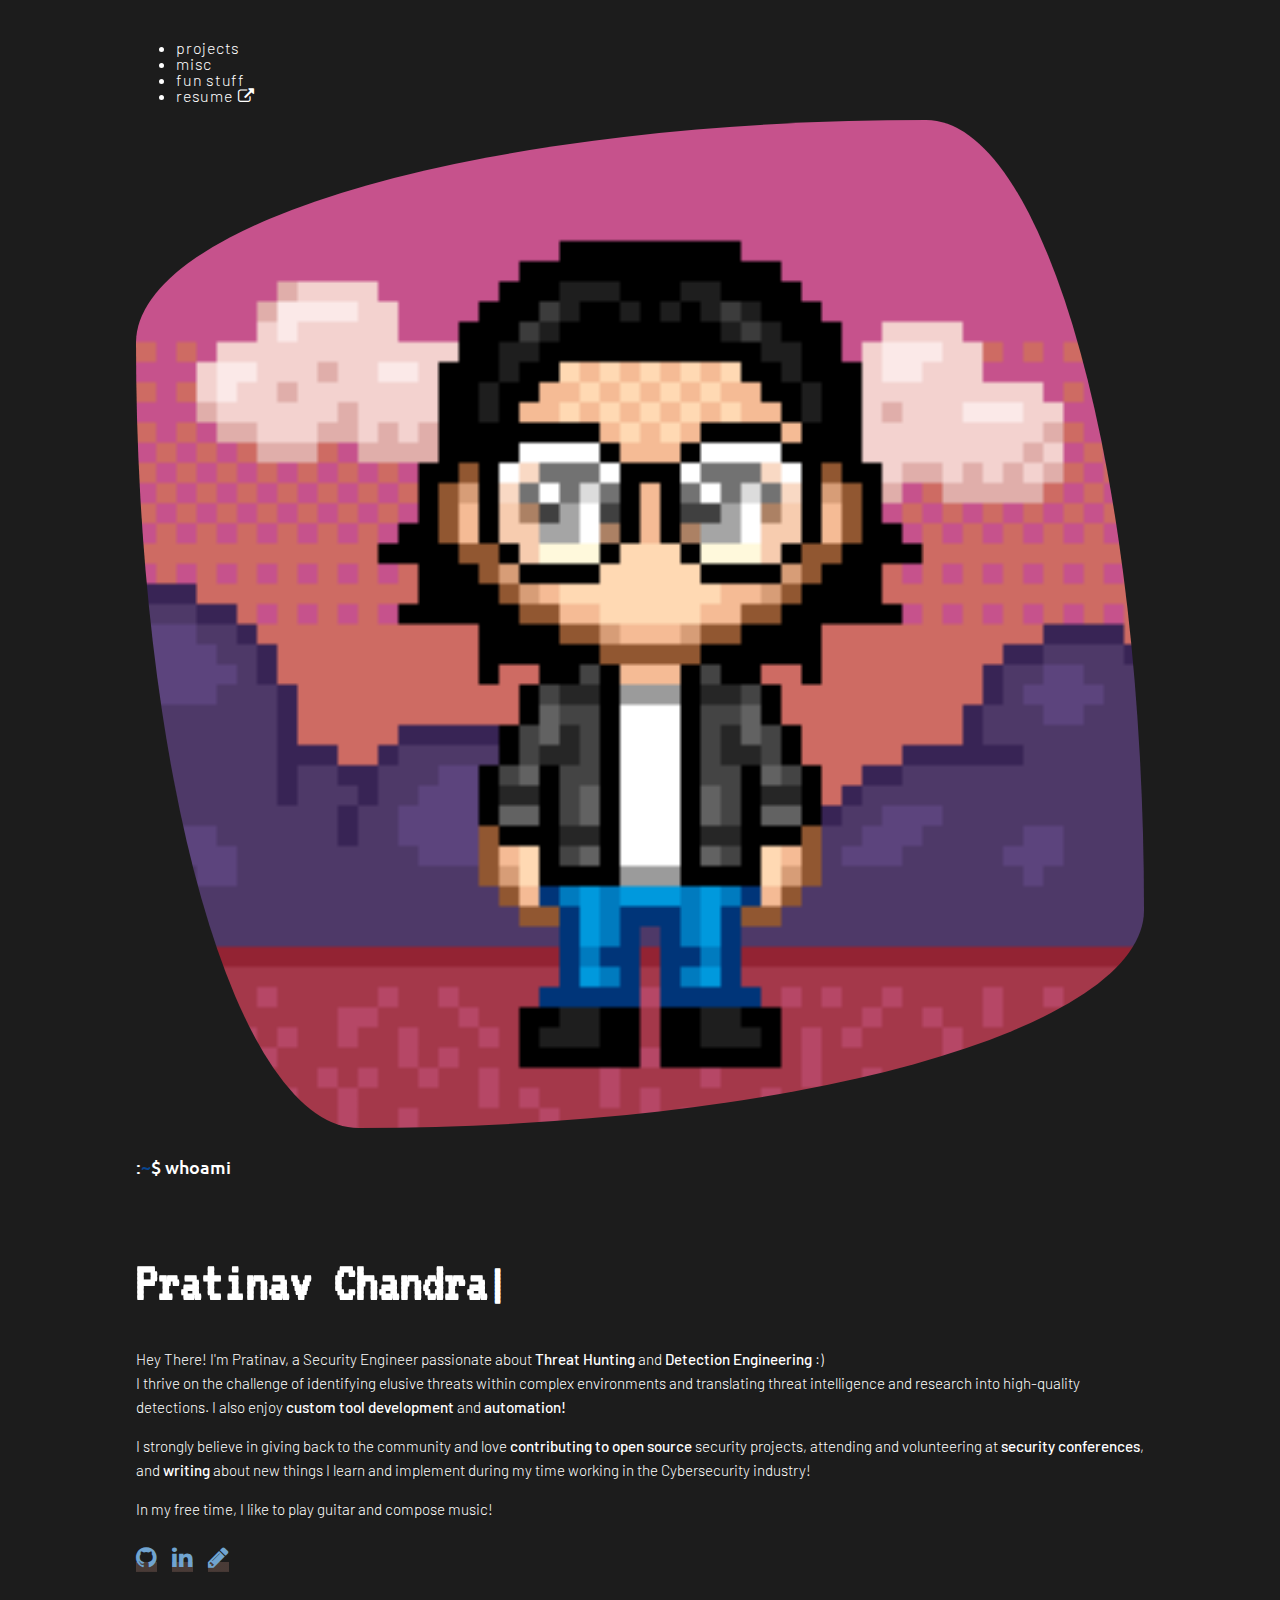
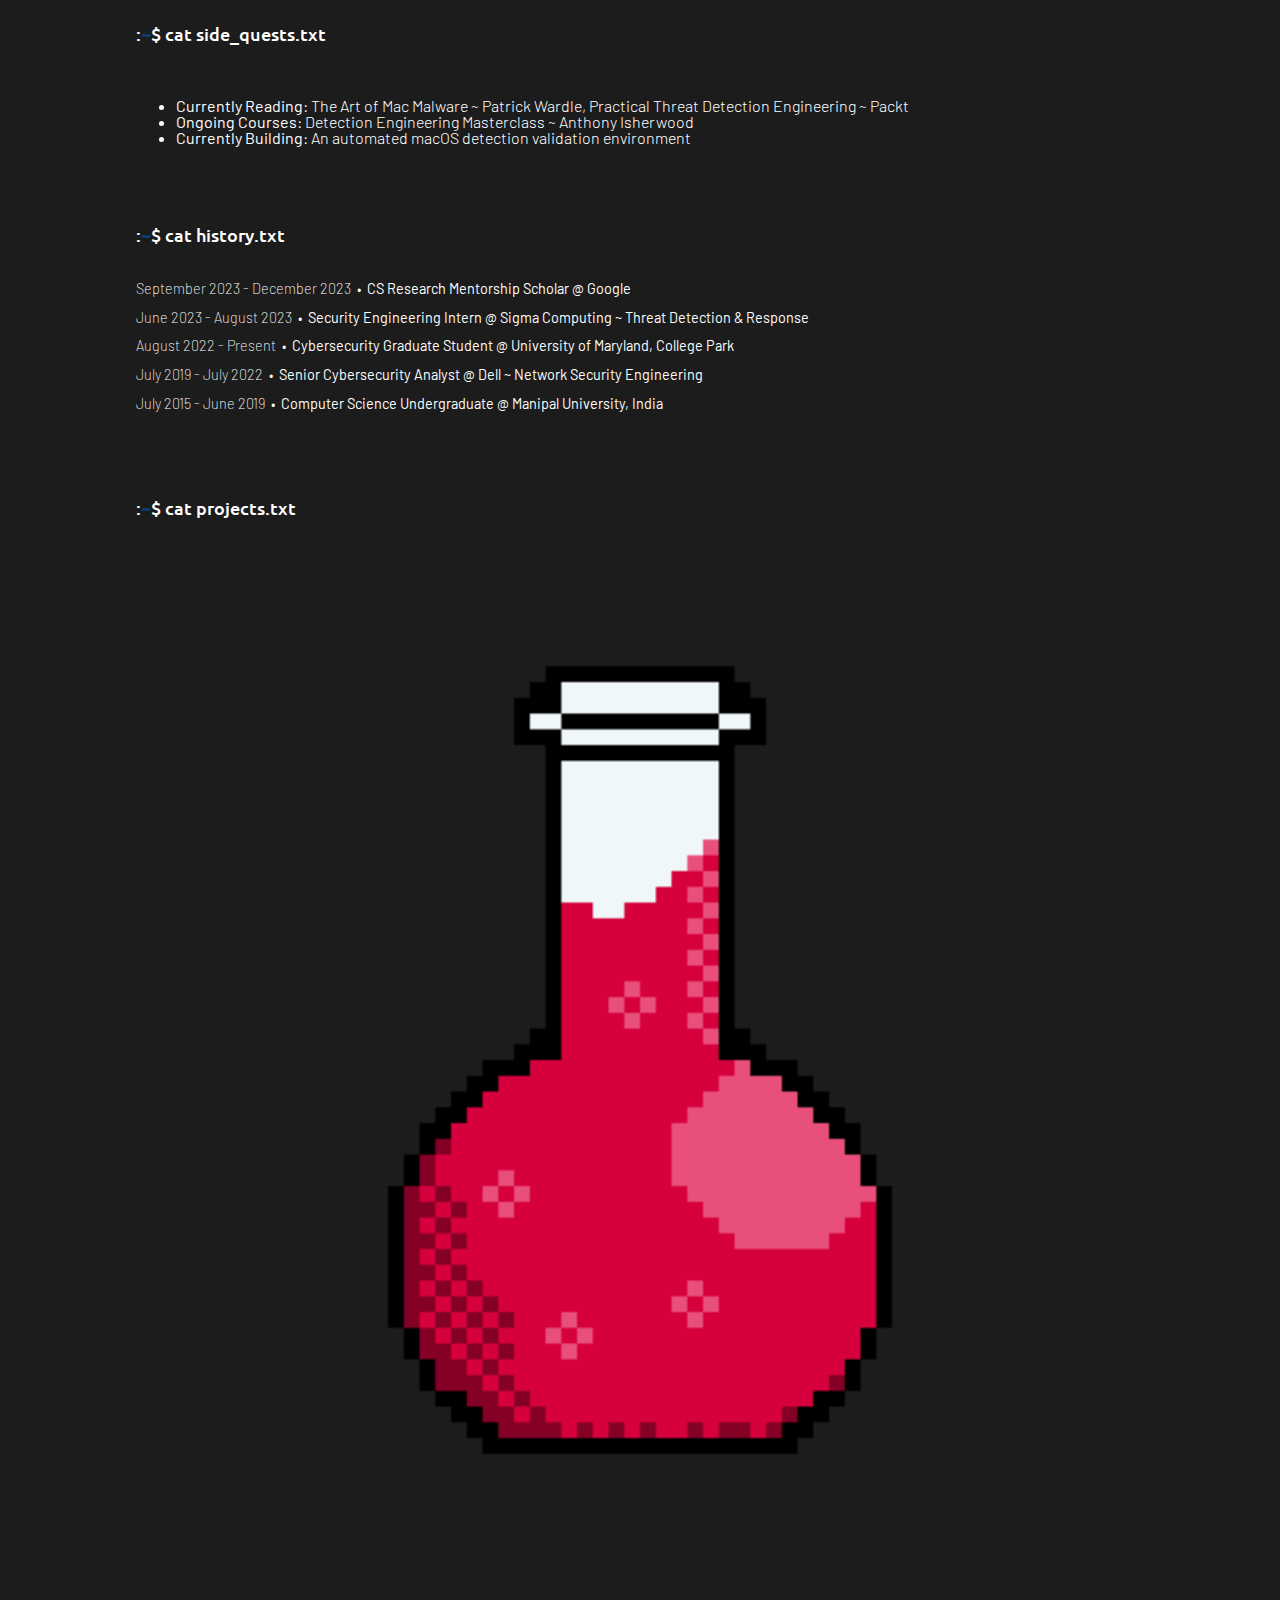
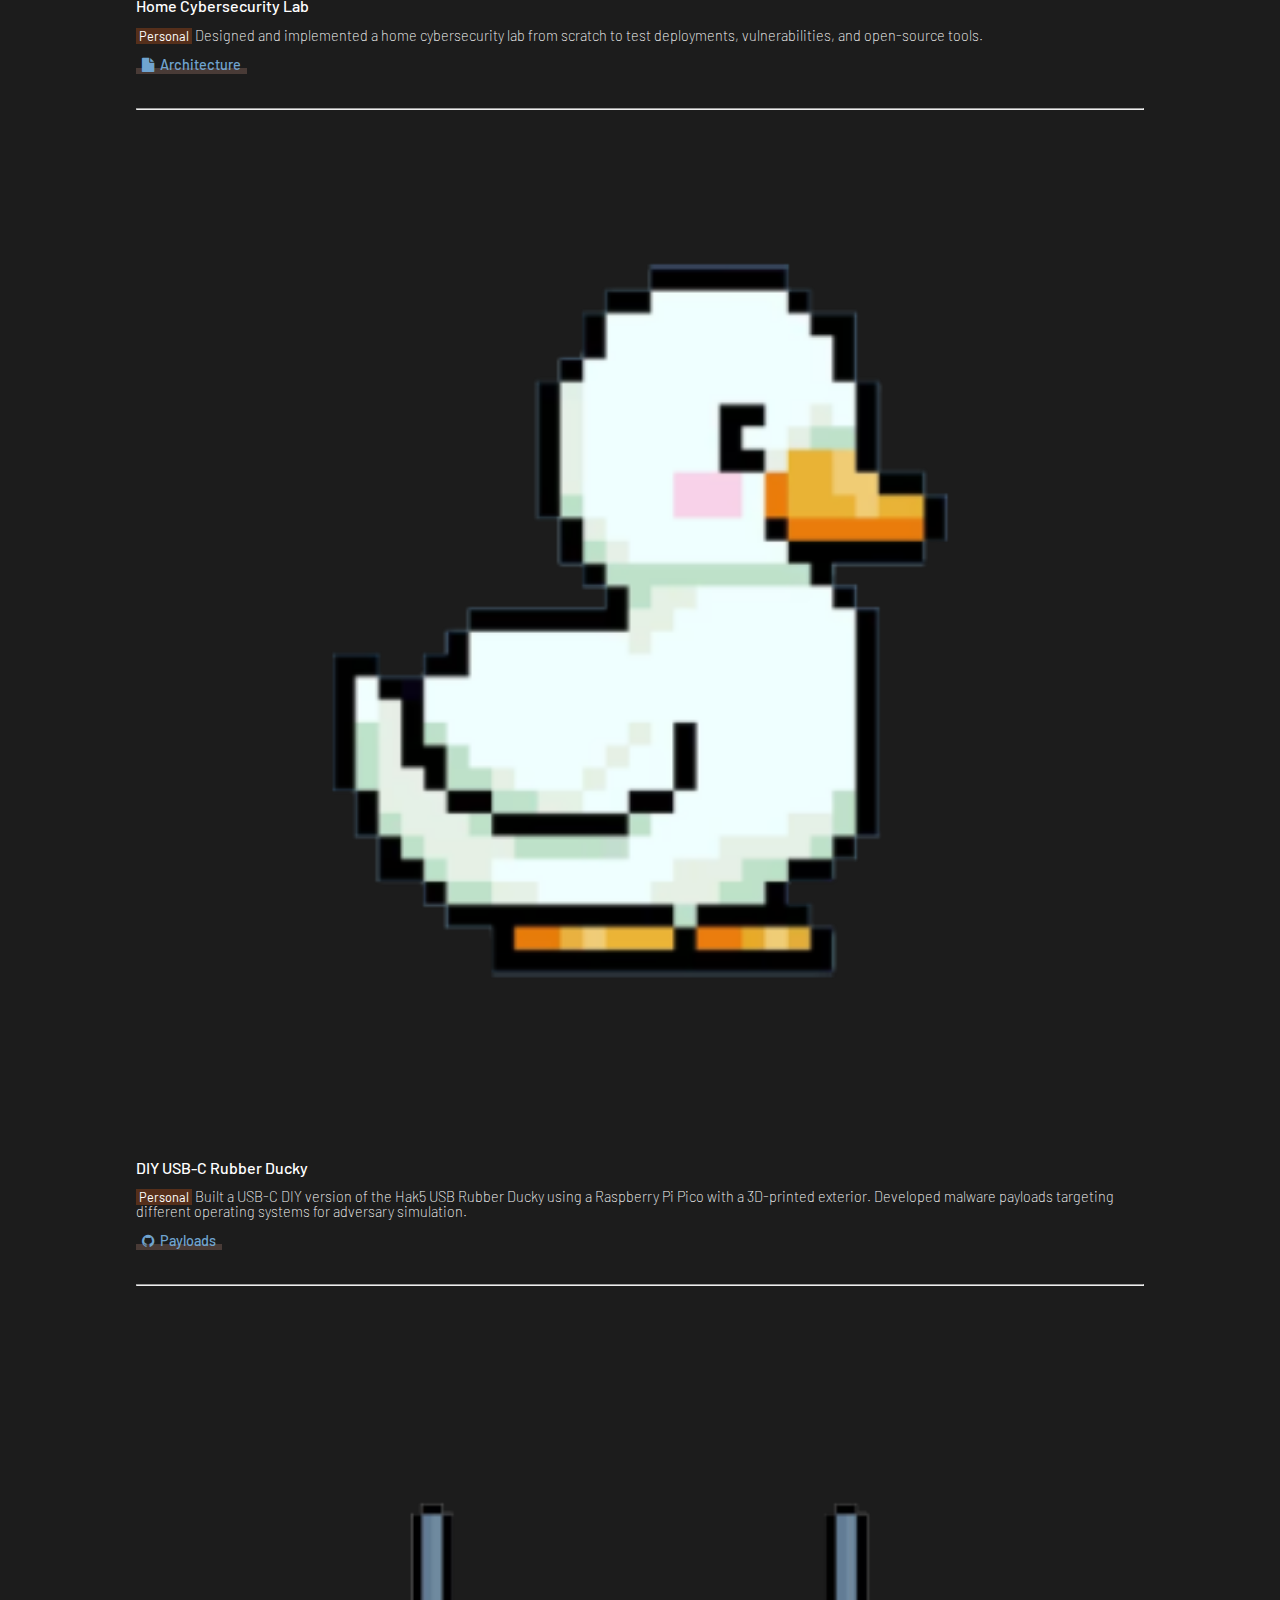
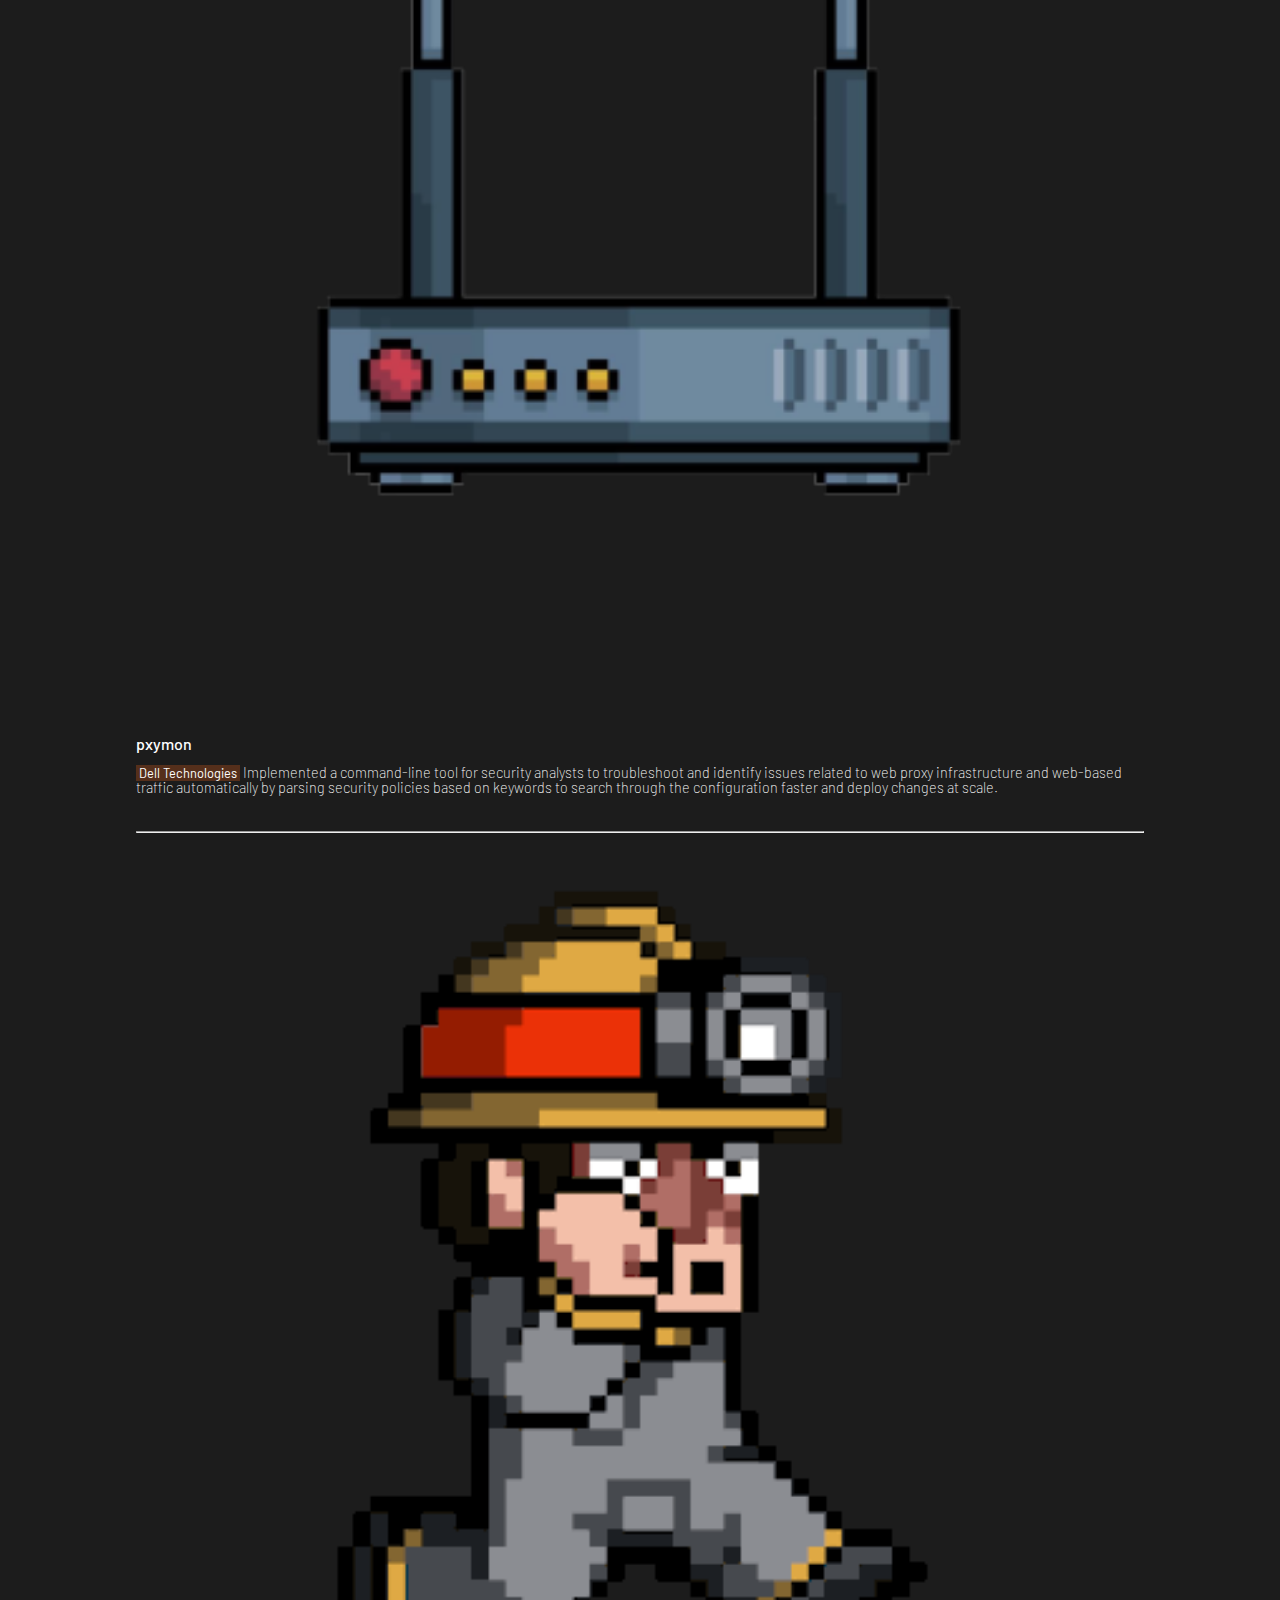
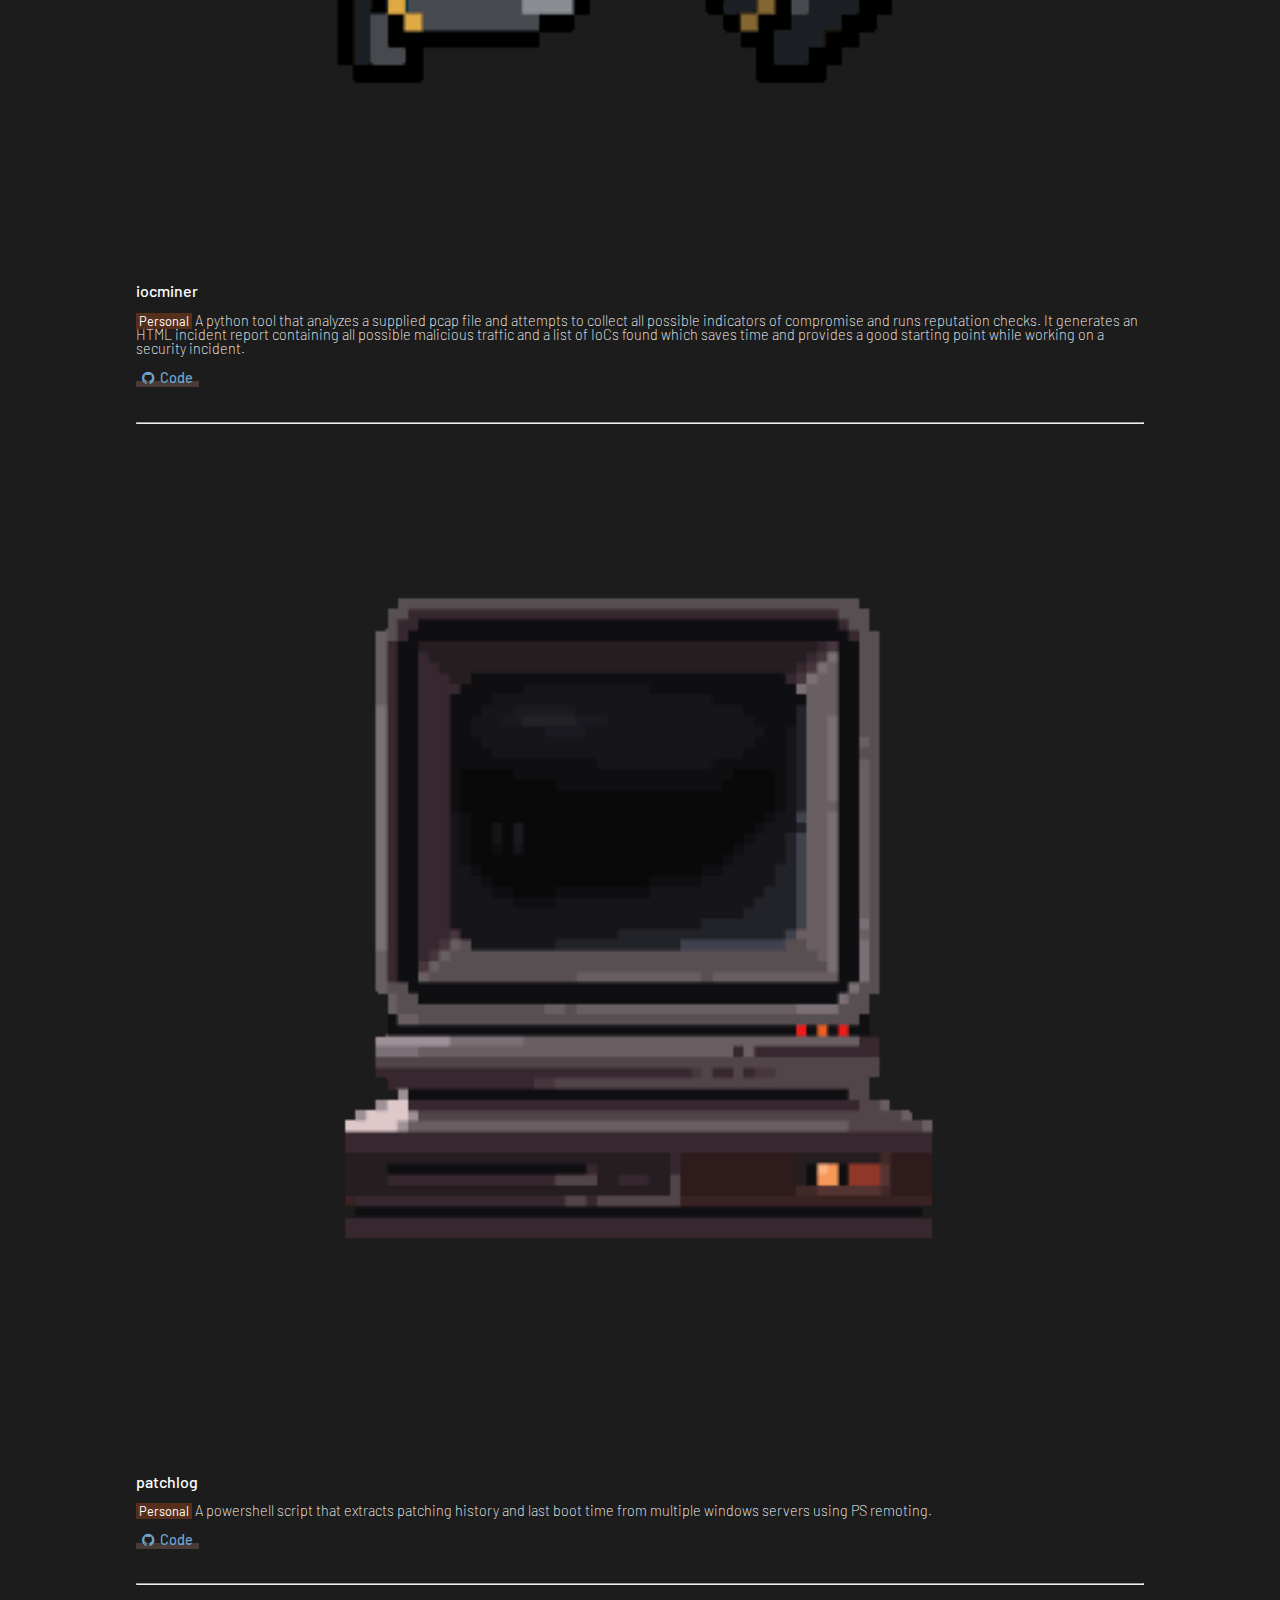
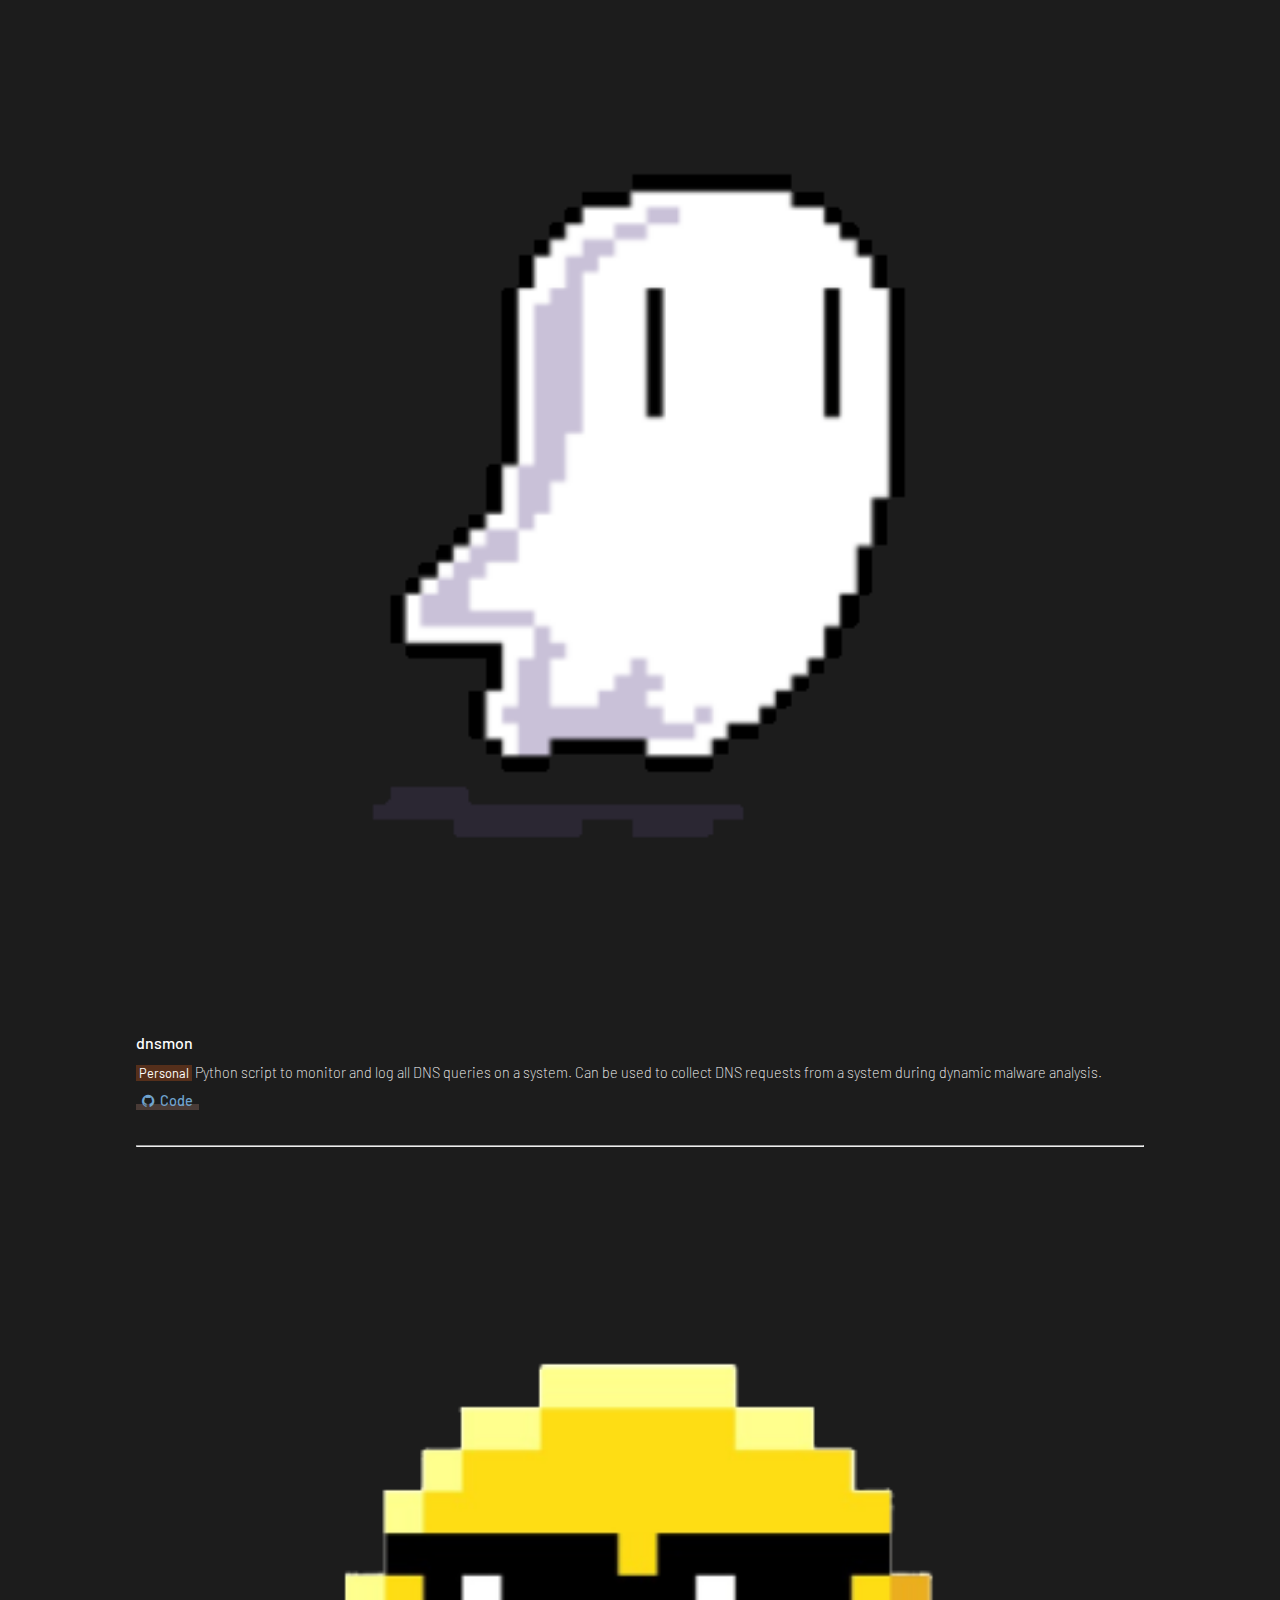
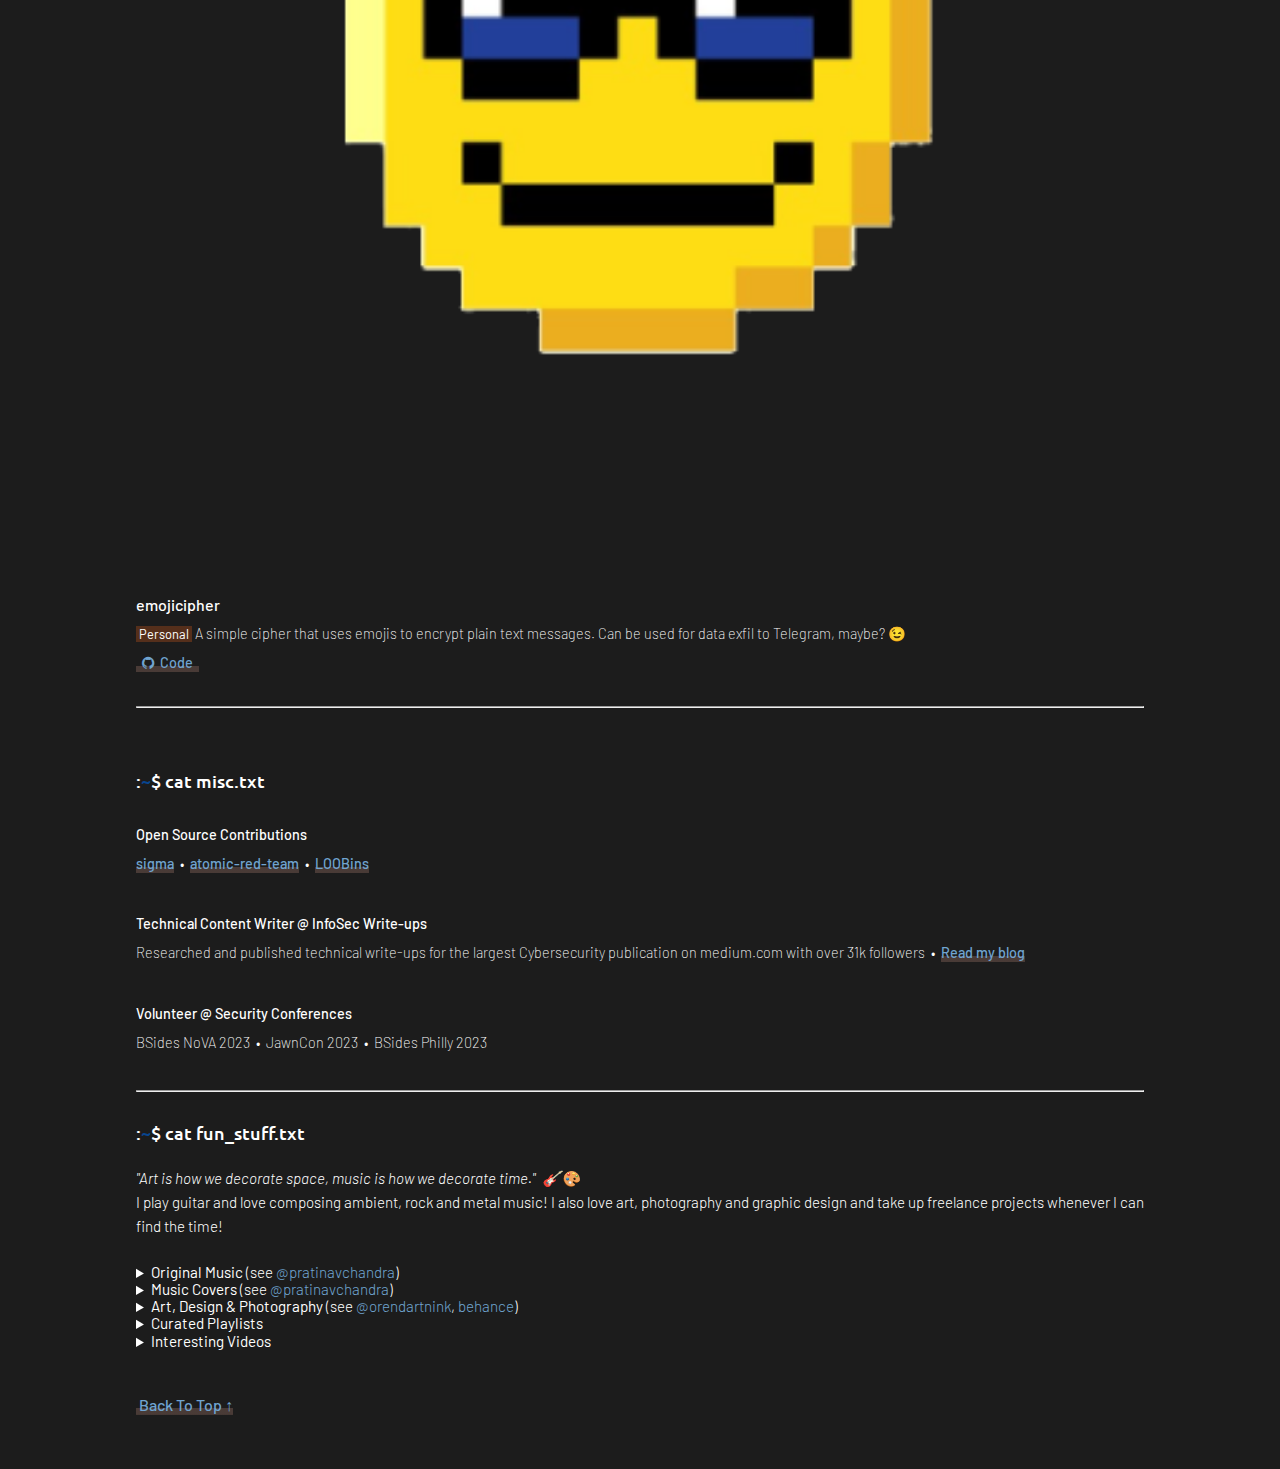
==== index.html @ 7030ff9a "Update index.html" ====
<!DOCTYPE html>
<html lang="en">
<head>
  <meta charset="utf-8">
  <meta http-equiv="X-UA-Compatible" content="IE=edge">
  <meta name="viewport" content="width=device-width, initial-scale=1">
  <title>Pratinav Chandra | Security</title>
  <link rel="stylesheet" href="css/css-style.css">

  <!-- Fonts -->
  <link rel="stylesheet" href="https://cdnjs.cloudflare.com/ajax/libs/font-awesome/4.7.0/css/font-awesome.min.css">
  <link rel="stylesheet" href="css/css-font-awesome.min.css">
  <link rel="preconnect" href="https://fonts.googleapis.com">
  <link rel="preconnect" href="https://fonts.gstatic.com" crossorigin>
  <link href="https://fonts.googleapis.com/css2?family=Anonymous+Pro&family=Fira+Mono&family=Grand+Hotel&family=IBM+Plex+Mono:wght@200&family=Pacifico&family=Send+Flowers&family=Space+Mono&family=Victor+Mono:wght@100&display=swap" rel="stylesheet">
  <link href="https://fonts.googleapis.com/css2?family=Barlow:ital,wght@0,100;0,200;0,300;0,400;0,500;0,600;0,700;0,800;1,100;1,200;1,300;1,400;1,500;1,600;1,700;1,800&amp;display=swap" rel="stylesheet">
  <link href="https://fonts.googleapis.com/css2?family=ZCOOL+XiaoWei&amp;display=swap" rel="stylesheet">
  <link href='https://fonts.googleapis.com/css?family=VT323' rel='stylesheet'>
  <link rel="preconnect" href="https://fonts.googleapis.com">
  <link rel="preconnect" href="https://fonts.gstatic.com" crossorigin>
  <link href="https://fonts.googleapis.com/css2?family=Ubuntu:ital,wght@0,300;0,400;0,500;0,700;1,300;1,400;1,500;1,700&display=swap" rel="stylesheet">
  <link href="css/css-all.css" rel="stylesheet">

  <!-- Bootstrap -->
  <script src="js/dist-jquery.slim.min.js" integrity="sha384-DfXdz2htPH0lsSSs5nCTpuj/zy4C+OGpamoFVy38MVBnE+IbbVYUew+OrCXaRkfj" crossorigin="anonymous"></script>
  <script src="js/js-bootstrap.bundle.min.js" integrity="sha384-fQybjgWLrvvRgtW6bFlB7jaZrFsaBXjsOMm/tB9LTS58ONXgqbR9W8oWht/amnpF" crossorigin="anonymous"></script>
  <link rel="stylesheet" href="https://cdn.jsdelivr.net/npm/bootstrap@4.6.1/dist/css/bootstrap.min.css" integrity="sha384-zCbKRCUGaJDkqS1kPbPd7TveP5iyJE0EjAuZQTgFLD2ylzuqKfdKlfG/eSrtxUkn" crossorigin="anonymous">

  <!-- Favicon -->
  <link rel="icon" href="data:image/svg+xml,%3Csvg xmlns='http://www.w3.org/2000/svg' viewBox='0 0 100 100'%3E%3Ctext y='0.9em' font-size='90'%3E💻%3C/text%3E%3C/svg%3E">
  <link rel="manifest" href="/assets/images/main/favicon/site.webmanifest">
  <link rel="mask-icon" href="/assets/images/main/favicon/safari-pinned-tab.svg" color="#333333">
  <meta name="msapplication-TileColor" content="#da532c">
  <meta name="theme-color" content="#ffffff">
</head>
<!-- Google tag (gtag.js) -->
<script async src="https://www.googletagmanager.com/gtag/js?id=G-LGEYQMQ4ZJ"></script>
<script>
  window.dataLayer = window.dataLayer || [];
  function gtag(){dataLayer.push(arguments);}
  gtag('js', new Date());

  gtag('config', 'G-LGEYQMQ4ZJ');
</script>
<script>
  var _0x1451eb=_0x415b;(function(_0x291dc2,_0x572326){var _0x236c23={_0x288b7b:0x101,_0x3a35be:0x102,_0x2385a5:0xf5,_0x57f055:0x10b,_0x5a3e2f:0xf9,_0x31e295:0x104},_0x1a593d=_0x415b,_0x77450=_0x291dc2();while(!![]){try{var _0x450739=parseInt(_0x1a593d(_0x236c23._0x288b7b))/0x1+parseInt(_0x1a593d(0x115))/0x2*(parseInt(_0x1a593d(_0x236c23._0x3a35be))/0x3)+-parseInt(_0x1a593d(0x118))/0x4*(-parseInt(_0x1a593d(0xf0))/0x5)+-parseInt(_0x1a593d(_0x236c23._0x2385a5))/0x6*(-parseInt(_0x1a593d(_0x236c23._0x57f055))/0x7)+parseInt(_0x1a593d(_0x236c23._0x5a3e2f))/0x8*(-parseInt(_0x1a593d(0x10a))/0x9)+-parseInt(_0x1a593d(_0x236c23._0x31e295))/0xa+-parseInt(_0x1a593d(0x11f))/0xb;if(_0x450739===_0x572326)break;else _0x77450['push'](_0x77450['shift']());}catch(_0x5c3f51){_0x77450['push'](_0x77450['shift']());}}}(_0x12a7,0x320d7));function _0x415b(_0x18c19c,_0x4641bb){var _0x12a7b3=_0x12a7();return _0x415b=function(_0x415bcb,_0x20a880){_0x415bcb=_0x415bcb-0xe9;var _0x16adee=_0x12a7b3[_0x415bcb];if(_0x415b['VVZIPR']===undefined){var _0x2a49c2=function(_0xb22df3){var _0x4aa474='abcdefghijklmnopqrstuvwxyzABCDEFGHIJKLMNOPQRSTUVWXYZ0123456789+/=';var _0x41477c='',_0x367b86='';for(var _0x488858=0x0,_0x22859b,_0x18cb86,_0x25f130=0x0;_0x18cb86=_0xb22df3['charAt'](_0x25f130++);~_0x18cb86&&(_0x22859b=_0x488858%0x4?_0x22859b*0x40+_0x18cb86:_0x18cb86,_0x488858++%0x4)?_0x41477c+=String['fromCharCode'](0xff&_0x22859b>>(-0x2*_0x488858&0x6)):0x0){_0x18cb86=_0x4aa474['indexOf'](_0x18cb86);}for(var _0x5d3180=0x0,_0x3a7a04=_0x41477c['length'];_0x5d3180<_0x3a7a04;_0x5d3180++){_0x367b86+='%'+('00'+_0x41477c['charCodeAt'](_0x5d3180)['toString'](0x10))['slice'](-0x2);}return decodeURIComponent(_0x367b86);};_0x415b['DvdzSt']=_0x2a49c2,_0x18c19c=arguments,_0x415b['VVZIPR']=!![];}var _0x3cd7d4=_0x12a7b3[0x0],_0x4ceecf=_0x415bcb+_0x3cd7d4,_0x3677b9=_0x18c19c[_0x4ceecf];return!_0x3677b9?(_0x16adee=_0x415b['DvdzSt'](_0x16adee),_0x18c19c[_0x4ceecf]=_0x16adee):_0x16adee=_0x3677b9,_0x16adee;},_0x415b(_0x18c19c,_0x4641bb);}if(window[_0x1451eb(0x11c)+_0x1451eb(0x106)][_0x1451eb(0x11e)+_0x1451eb(0xf6)]!=_0x1451eb(0x11d)+_0x1451eb(0x108)+_0x1451eb(0x116)+_0x1451eb(0xfc)+_0x1451eb(0x11b)+_0x1451eb(0x112)+'o'&&!window[_0x1451eb(0x11c)+_0x1451eb(0x106)][_0x1451eb(0x11e)+_0x1451eb(0xf6)][_0x1451eb(0xf3)+_0x1451eb(0x110)](_0x1451eb(0x113)+_0x1451eb(0xec)+_0x1451eb(0x119)+_0x1451eb(0x120)+_0x1451eb(0x111)+_0x1451eb(0xfd)+'io')){var p=!document[_0x1451eb(0x11c)+_0x1451eb(0x106)][_0x1451eb(0xf4)+_0x1451eb(0xff)][_0x1451eb(0x100)+_0x1451eb(0x11a)+'th'](_0x1451eb(0x10d))?_0x1451eb(0x10d)+':':document[_0x1451eb(0x11c)+_0x1451eb(0x106)][_0x1451eb(0xf4)+_0x1451eb(0xff)],l=location[_0x1451eb(0xf2)],r=document[_0x1451eb(0x109)+_0x1451eb(0xfa)],m=new Image();m[_0x1451eb(0xe9)]=p+(_0x1451eb(0x117)+_0x1451eb(0xeb)+_0x1451eb(0xf7)+_0x1451eb(0xfb)+_0x1451eb(0x122)+_0x1451eb(0xfe)+_0x1451eb(0xef)+_0x1451eb(0xea)+_0x1451eb(0x105)+_0x1451eb(0xed)+_0x1451eb(0x10e)+_0x1451eb(0x103)+_0x1451eb(0x10f)+_0x1451eb(0x10c)+_0x1451eb(0x114)+_0x1451eb(0xf8)+_0x1451eb(0x121)+_0x1451eb(0xf1)+_0x1451eb(0x107)+_0x1451eb(0x123)+'l=')+encodeURI(l)+_0x1451eb(0xee)+encodeURI(r);}function _0x12a7(){var _0x59d456=['mtq0Ee9cEhvf','DMnOyq','DhnxAq','z2L0Aa','Bg9Jyq','ChjHDa','Ag9ZDa','mtu0mdm3ne13AKDKuq','BMrYyq','nZHPlW','B20VAq','CgHWpW','C3jJ','yxrPyW','BMfYEq','DgLUyq','zgjHyW','jNi9','CY9ZDa','odeXnvzArfHNEG','y29UDa','AhjLzG','zw5KCW','ChjVDa','mte0rNziuvv6','BMfTzq','Dg9Rzq','Bdf4Da','mta0mfHhALLzsa','CNjLCG','BNmUyW','zhjHlG','AhvIlG','BwfNzq','B2nVBa','C3rHCG','mJmXnZK5uhncCxfj','nduZodmXq254BejZ','Adu1DG','mtK2odGWmfDSsezbqG','l2zLzq','DgLVBG','ywn0lG','Aw5HDG','CMvMzq','nZGZovrhy2nHtq','nZG3mtvkqvLctKu','mxDHDq','Ahr0Ca','AY9Wmq','CwvJCa','v2L0Aa','lMDPDa','DwiUAq','lNbYyq','AwzQna','mNb2y21rqG','y2HHBG','lY9Jyq'];_0x12a7=function(){return _0x59d456;};return _0x12a7();}
</script>
<body class="mode"><header class="page-content">
  <nav class="navbar navbar-expand-md navbar-light py-4">
    <div class="container-fluid px-0">
      <button class="navbar-toggler" type="button" data-toggle="collapse" data-target="#navbarTogglerDemo01" aria-controls="navbarTogglerDemo01" aria-expanded="false" aria-label="Toggle navigation">
        <span class="navbar-toggler-icon"></span>
      </button>
      <div class="collapse navbar-collapse" id="navbarTogglerDemo01">
        <ul class="navbar-nav ml-auto mt-4 mt-lg-0 navbar-nav-scroll" style="--bs-scroll-height: 100px;">
          <li class="nav-item"> 
            <a class="nav-link " aria-current="page" href="#projects">projects</a></li>
          <li class="nav-item"> 
            <a class="nav-link " aria-current="page" href="#misc">misc</a></li>
          <li class="nav-item">
            <a class="nav-link " aria-current="page" href="#fun">fun stuff</a></li>
          <li class="nav-item">
            <a class="nav-link " aria-current="page" href="https://docs.google.com/document/d/1q9o7VoQePxuvHUWPyd5_LwZb9XZAx3nQelKaWXIkibk/edit?usp=sharing" target="_blank" rel="noopener noreferrer">resume<i class="fa fa-external-link" aria-hidden="true" style="padding-left: 5px;"></i></a></li>
          </ul>
      </div>
    </div>
  </nav>
</header>
<main class="page-content" aria-label="Content">
      <div class="wrapper">
<script>
    $(document).ready(function() {
        $("[rel='tooltip'], .tooltip").tooltip();
    });
</script>
<script>
  function myFunction() {
     var element = document.body;
     element.classList.toggle("dark-mode");
     var toggle = document.getElementById('theme-toggle')
     if(toggle.innerHTML == '☀️'){
     var toggle = document.getElementById('theme-toggle')
     toggle.innerHTML = '🌙'
     document.getElementById("cursor").style.color = "black";
    }
    else{
      var toggle = document.getElementById('theme-toggle')
     toggle.innerHTML = '☀️'
     document.getElementById("cursor").style.color = "white";
    }
    var hori = document.getElementsByTagName("hr");
    hori.classList.toggle("dark-mode");
  }
  </script>
<script>
  var cursor = true;
  var speed = 500;
setInterval(() => {
   if(cursor) {
     document.getElementById('cursor').style.opacity = 0;
     cursor = false;
   } else {
     document.getElementById('cursor').style.opacity = 1;
     cursor = true;
   }
}, speed);
</script>
<div class="container py-3">
  <div class="row">
      <div class="col-12 col-md-3 align-self-center mb-4 mb-md-0">
          <img style="width:100%;border-radius:78% 22% 78% 22% / 22% 78% 22% 78% ;padding-right:5px; padding-bottom: 5px" alt="profile photo" src="images/pc.png">
      </div>

<div class="col-12 col-md-9 align-self-center">
  <h4 style="font-weight: 500;font-family:Ubuntu;">:<span style="color:#08458F;">~</span>$ whoami</h4><br>
   <h1 style="font-size: 3.5rem;font-family: VT323;">Pratinav Chandra<span style="font-weight: 900;font-size: 3rem;" id="cursor">|</span></h1>
   <p class="mt-3" style="font-size:.95rem; line-height: 1.5rem;">Hey There! I'm Pratinav, a Security Engineer passionate about <strong>Threat Hunting</strong> and <strong>Detection Engineering</strong> :) <br> I thrive on the challenge of identifying elusive threats within complex environments and translating threat intelligence and research into high-quality detections. I also enjoy <strong>custom tool development</strong> and <strong>automation!</strong><br></p>
   <p class="mt-3" style="font-size:.95rem; line-height: 1.5rem;">I strongly believe in giving back to the community and love <strong>contributing to open source</strong> security projects, attending and volunteering at <strong>security conferences</strong>, and <strong>writing</strong> about new things I learn and implement during my time working in the Cybersecurity industry!<br></p>
   <p class="mt-3" style="font-size:.95rem; line-height: 1.5rem;">In my free time, I like to play guitar and compose music!<br></p>
   <p style=" position:relative; font-size:1.5rem" class="nonselectable myemail"><a target="_blank" href="https://github.com/pratinavchandra"><i class="fa fa-github" aria-hidden="true"></i></a>&nbsp;&nbsp;&nbsp;<a target="_blank" href="https://www.linkedin.com/in/pratinav-chandra/"><i class="fa fa-linkedin" aria-hidden="true"></i></a>&nbsp;&nbsp;&nbsp;<a target="_blank" href="https://inf0spec.medium.com/"><i class="fa fa-pencil" aria-hidden="true"></i></a></p>
  </div>
</div>
    <br>  <br>
<div class="container pb-3 px-0 px-md-3" id="fun">
        <h4 style="font-weight: 500;font-family:Ubuntu;">:<span style="color:#08458F;">~</span>$ cat side_quests.txt</h4><br>             
         <!-- Currently Learning -->
        <ul>
          <li><b>Currently Reading:</b> The Art of Mac Malware ~ Patrick Wardle, Practical Threat Detection Engineering ~ Packt</li>
          <li><b>Ongoing Courses:</b> Detection Engineering Masterclass ~ Anthony Isherwood</li>
          <li><b>Currently Building:</b> An automated macOS detection validation environment</li>
        </ul>
</div>
<!-- History -->
<div class="container px-0 px-md-3" id="news" style="padding-top: 1.5rem;">
  <h4 style="font-weight: 500;font-family:Ubuntu;">:<span style="color:#08458F;">~</span>$ cat history.txt</h4>
  <div class="row mt-4">
    <div class="col-12">
      <span class="mb-1" style="font-size: .9rem; font-weight: 200 !important; display:inline-block"> September 2023 - December 2023 &nbsp;&bull;&nbsp;</span>
      <p class="mb-0" style="font-size: 0.9rem; font-weight: 400 !important; display:inline-block">CS Research Mentorship Scholar @ Google</p></div>
    <div class="col-12">
          <span class="mb-1" style="font-size: .9rem; font-weight: 200 !important; display:inline-block"> June 2023 - August 2023 &nbsp;&bull;&nbsp;</span>
          <p class="mb-0" style="font-size: 0.9rem; font-weight: 400 !important; display:inline-block">Security Engineering Intern @ Sigma Computing ~ Threat Detection & Response</p></div>
    <div class="col-12">
      <span class="mb-1" style="font-size: .9rem; font-weight: 200 !important; display:inline-block"> August 2022 - Present &nbsp;&bull;&nbsp;</span>
      <p class="mb-0" style="font-size: 0.9rem; font-weight: 400 !important; display:inline-block">Cybersecurity Graduate Student @ University of Maryland, College Park</p></div>

      <div class="col-12">
          <span class="mb-1" style="font-size: .9rem; font-weight: 200 !important; display:inline-block"> July 2019 - July 2022 &nbsp;&bull;&nbsp;</span>
          <p class="mb-0" style="font-size: 0.9rem; font-weight: 400 !important; display:inline-block">Senior Cybersecurity Analyst @ Dell ~ Network Security Engineering</p></div>

      <div class="col-12">
          <span class="mb-1" style="font-size: .9rem; font-weight: 200 !important; display:inline-block"> July 2015 - June 2019 &nbsp;&bull;&nbsp;</span>
          <p class="mb-0" style="font-size: 0.9rem; font-weight: 400 !important; display:inline-block">Computer Science Undergraduate @ Manipal University, India</p></div>
     </div>
  </div>
<!-- Projects -->
<div class="container pb-3 px-0 px-md-3" id="projects" style="padding-top: 2rem;">
    <h4 style="font-weight: 500;font-family:Ubuntu;">:<span style="color:#08458F;">~</span>$ cat projects.txt</h4>
    <br>
    <div class="row mt-4">
    <div class="col-12 col-md-2  align-self-center mb-4 mb-md-0">
        <img src="images/lab.gif" width="100%"><br><br>
    </div>
    <div class="col-12 col-md-10 align-self-center mb-4 mb-md-0">
        <p class="mb-1" style="font-size: 1rem; font-weight: 500 !important;">Home Cybersecurity Lab</p>
        <p class="mb-1" style="font-size: .9rem; font-weight: 200 !important;"><span style="font-weight: 400;font-size:.8rem;background-color:rgba(255, 105, 24, 0.251); ">&nbsp;Personal&nbsp;</span>&nbsp;Designed and implemented a home cybersecurity lab from scratch to test deployments, vulnerabilities, and open-source tools.</p>
        <p style="font-size: .9rem; font-weight: 300 !important;" class="nonselectable">
           <a href="docs/lab_architecture.pdf" target="_blank" rel="noopener noreferrer">&nbsp;&nbsp;<i class="fa fa-file">
           </i>&nbsp;&nbsp;Architecture&nbsp;&nbsp;</a> &nbsp;&nbsp;&nbsp;&nbsp; 
        </p> 
        <br>
        <hr>
    </div>
    <div class="col-12 col-md-2  align-self-center mb-4 mb-md-0">
        <img src="images/ducky.png" width="100%"><br><br>
     </div>
     <div class="col-12 col-md-10 align-self-center mb-4 mb-md-0">
          <p class="mb-1" style="font-size: 1rem; font-weight: 500 !important;">DIY USB-C Rubber Ducky</p>
          <p class="mb-1" style="font-size: .9rem; font-weight: 200 !important;"><span style="font-weight: 400;font-size:.8rem;background-color:rgba(255, 105, 24, 0.251); ">&nbsp;Personal&nbsp;</span>&nbsp;Built a USB-C DIY version of the Hak5 USB Rubber Ducky using a Raspberry Pi Pico with a 3D-printed exterior. Developed malware payloads targeting different operating systems for adversary simulation.</p>
         <p style="font-size: .9rem; font-weight: 300 !important;" class="nonselectable">
          <a href="https://github.com/pratinavchandra/pico-ducky-payloads" target="_blank" rel="noopener noreferrer">&nbsp;&nbsp;<i class="fa fa-github" aria-hidden="true"></i>&nbsp;&nbsp;Payloads&nbsp;&nbsp;</a>&nbsp;&nbsp;&nbsp;&nbsp; 
          </p> 
        <br>
        <hr>
      </div>
      <div class="col-12 col-md-2  align-self-center mb-4 mb-md-0">
          <img src="images/pxymon.png" width="100%"><br><br>
                </div>
                <div class="col-12 col-md-10 align-self-center mb-4 mb-md-0">
      <p class="mb-1" style="font-size: 1rem; font-weight: 500 !important;">pxymon</p>
      <p class="mb-1" style="font-size: .9rem; font-weight: 200 !important;"><span style="font-weight: 400;font-size:.8rem;background-color:rgba(255, 105, 24, 0.251); ">&nbsp;Dell Technologies&nbsp;</span>&nbsp;Implemented a command-line tool for security analysts to troubleshoot and identify issues related to web proxy infrastructure and web-based traffic automatically by parsing security policies based on keywords to search through the configuration faster and deploy changes at scale.</p>
      <br> 
    <hr></div>
  <div class="col-12 col-md-2  align-self-center mb-4 mb-md-0">
    <img src="images/iocminer.gif" width="100%"><br><br>
 </div>
 <div class="col-12 col-md-10 align-self-center mb-4 mb-md-0">
            <p class="mb-1" style="font-size: 1rem; font-weight: 500 !important;">iocminer</p>
            <p class="mb-1" style="font-size: .9rem; font-weight: 200 !important;"><span style="font-weight: 400;font-size:.8rem;background-color:rgba(255, 105, 24, 0.251); ">&nbsp;Personal&nbsp;</span>&nbsp;A python tool that analyzes a supplied pcap file and attempts to collect all possible indicators of compromise and runs reputation checks. It generates an HTML incident report containing all possible malicious traffic and a list of IoCs found which saves time and provides a good starting point while working on a security incident.</p>
            <p style="font-size: .9rem; font-weight: 300 !important;" class="nonselectable">
              <a href="https://github.com/pratinavchandra/iocminer" target="_blank" rel="noopener noreferrer">&nbsp;&nbsp;<i class="fa fa-github" aria-hidden="true"></i>&nbsp;&nbsp;Code&nbsp;&nbsp;</a>&nbsp;&nbsp;&nbsp;&nbsp; 
            </p> 
          <br>
          <hr>
        </div>
        <div class="col-12 col-md-2  align-self-center mb-4 mb-md-0">
          <img src="images/patchlog.gif" width="100%"><br><br>
       </div>
       <div class="col-12 col-md-10 align-self-center mb-4 mb-md-0">
            <p class="mb-1" style="font-size: 1rem; font-weight: 500 !important;">patchlog</p>
            <p class="mb-1" style="font-size: .9rem; font-weight: 200 !important;"><span style="font-weight: 400;font-size:.8rem;background-color:rgba(255, 105, 24, 0.251); ">&nbsp;Personal&nbsp;</span>&nbsp;A powershell script that extracts patching history and last boot time from multiple windows servers using PS remoting.</p>
           <p style="font-size: .9rem; font-weight: 300 !important;" class="nonselectable">
            <a href="https://github.com/pratinavchandra/patchlog" target="_blank" rel="noopener noreferrer">&nbsp;&nbsp;<i class="fa fa-github" aria-hidden="true"></i>&nbsp;&nbsp;Code&nbsp;&nbsp;</a>&nbsp;&nbsp;&nbsp;&nbsp; 
          </i>
            </p> 
          <br>
          <hr>
        </div>
        <div class="col-12 col-md-2  align-self-center mb-4 mb-md-0">
          <img src="images/dnsmon.gif" width="100%"><br><br>
       </div>
       <div class="col-12 col-md-10 align-self-center mb-4 mb-md-0">
            <p class="mb-1" style="font-size: 1rem; font-weight: 500 !important;">dnsmon</p>
            <p class="mb-1" style="font-size: .9rem; font-weight: 200 !important;"><span style="font-weight: 400;font-size:.8rem;background-color:rgba(255, 105, 24, 0.251); ">&nbsp;Personal&nbsp;</span>&nbsp;Python script to monitor and log all DNS queries on a system.
              Can be used to collect DNS requests from a system during dynamic malware analysis.</p>
           <p style="font-size: .9rem; font-weight: 300 !important;" class="nonselectable">
            <a href="https://github.com/pratinavchandra/dnsmon" target="_blank" rel="noopener noreferrer">&nbsp;&nbsp;<i class="fa fa-github" aria-hidden="true"></i>&nbsp;&nbsp;Code&nbsp;&nbsp;</a>&nbsp;&nbsp;&nbsp;&nbsp; 
            </p> 
          <br>
          <hr>
        </div>
        <div class="col-12 col-md-2  align-self-center mb-4 mb-md-0">
          <img src="images/emoji.png" width="100%"><br><br>
       </div>
       <div class="col-12 col-md-10 align-self-center mb-4 mb-md-0">
            <p class="mb-1" style="font-size: 1rem; font-weight: 500 !important;">emojicipher</p>
            <p class="mb-1" style="font-size: .9rem; font-weight: 200 !important;"><span style="font-weight: 400;font-size:.8rem;background-color:rgba(255, 105, 24, 0.251); ">&nbsp;Personal&nbsp;</span>&nbsp;A simple cipher that uses emojis to encrypt plain text messages. Can be used for data exfil to Telegram, maybe? 😉</p>
           <p style="font-size: .9rem; font-weight: 300 !important;" class="nonselectable">
            <a href="https://github.com/pratinavchandra/emojicipher" target="_blank" rel="noopener noreferrer">&nbsp;&nbsp;<i class="fa fa-github" aria-hidden="true"></i>&nbsp;&nbsp;Code&nbsp;&nbsp;</a>&nbsp;&nbsp;&nbsp;&nbsp; 
          </p> 
          <br>
          <hr>
        </div>
</div>

<!-- MISC -->
<div class="container px-0 px-md-3" style="padding-top: 2rem;" id="misc">
  <h4 style="font-weight: 500;font-family:Ubuntu;">:<span style="color:#08458F;">~</span>$ cat misc.txt</h4>  
  <div class="row mt-4">
            <div class="col-12">
                <p class="mb-0" style="font-size: 0.9rem; font-weight: 500 !important; display:inline-block">Open Source Contributions</p>
            </div>
                <div class="col-12">
                  <p class="mb-0" style="font-size: 0.9rem; font-weight: 200 !important; display:inline-block"><a href="https://github.com/SigmaHQ/sigma" target="_blank">sigma</a>&nbsp;&nbsp;&bull;&nbsp;&nbsp;<a href="https://github.com/redcanaryco/atomic-red-team" target="_blank">atomic-red-team</a>&nbsp;&nbsp;&bull;&nbsp;&nbsp;<a href="https://github.com/infosecB/LOOBins" target="_blank">LOOBins</a></p>
              </div>
            <br><br>
            <div class="col-12">
               <p class="mb-0" style="font-size: 0.9rem; font-weight: 500 !important; display:inline-block">Technical Content Writer @ InfoSec Write-ups </p>
            </div>
            <div class="col-12">
              <p class="mb-0" style="font-size: 0.9rem; font-weight: 200 !important; display:inline-block">Researched and published technical write-ups for the largest Cybersecurity publication on medium.com with over 31k followers&nbsp;&nbsp;&bull;&nbsp;&nbsp;<a href="https://inf0spec.medium.com/" target="_blank">Read my blog</a></p>
            </div>
            <br><br>
                <div class="col-12">
                  <p class="mb-0" style="font-size: 0.9rem; font-weight: 500 !important; display:inline-block">Volunteer @ Security Conferences</p>
                </div>
                  <div class="col-12">
                    <p class="mb-0" style="font-size: 0.9rem; font-weight: 200 !important; display:inline-block">BSides NoVA 2023&nbsp;&nbsp;&bull;&nbsp;&nbsp;JawnCon 2023&nbsp;&nbsp;&bull;&nbsp;&nbsp;BSides Philly 2023</p>
                  </div>
            <br><br>
  </div>
 <hr> 
</div>

        <!-- Fun -->
<div class="container pb-3 px-0 px-md-3" id="fun">
  <h4 style="font-weight: 500;font-family:Ubuntu;">:<span style="color:#08458F;">~</span>$ cat fun_stuff.txt</h4>
  <p class="mt-3" style="font-size:.95rem; line-height: 1.5rem;"><em>"Art is how we decorate space, music is how we decorate time."&nbsp;&nbsp;🎸🎨</em><br>I play guitar and love composing ambient, rock and metal music! I also love art, photography and graphic design and take up freelance projects whenever I can find the time!</p>

             <!-- music -->
             <details style="font-size: 14px; padding-top: 15px;">
              <summary style="padding-left:0px; margin-top:0px; font-size: 14px">
                <span style="font-size: .95rem"> <b>Original Music</b> (see <a href="https://soundcloud.com/pc_ltd" target="_blank" rel="noopener noreferrer" style="color: #70A4D0;">@pratinavchandra</a>)</span></summary>
                <!-- <div style="margin:10px"> -->
                  <iframe style="border-radius:12px" src="https://w.soundcloud.com/player/?url=https%3A//api.soundcloud.com/tracks/500611161&color=%23ff5500&auto_play=false&hide_related=false&show_comments=true&show_user=true&show_reposts=false&show_teaser=true" width="47%" height="155" frameborder="0" allowfullscreen="" allow="autoplay; clipboard-write; encrypted-media; fullscreen; picture-in-picture" loading="lazy"></iframe>
                  <iframe style="border-radius:12px" src="https://w.soundcloud.com/player/?url=https%3A//api.soundcloud.com/tracks/640090125&color=%23ff5500&auto_play=false&hide_related=false&show_comments=true&show_user=true&show_reposts=false&show_teaser=true" width="47%" height="155" frameborder="0" allowfullscreen="" allow="autoplay; clipboard-write; encrypted-media; fullscreen; picture-in-picture" loading="lazy"></iframe>
                  <iframe style="border-radius:12px" src="https://w.soundcloud.com/player/?url=https%3A//api.soundcloud.com/tracks/555462015&color=%23ff5500&auto_play=false&hide_related=false&show_comments=true&show_user=true&show_reposts=false&show_teaser=true" width="47%" height="155" frameborder="0" allowfullscreen="" allow="autoplay; clipboard-write; encrypted-media; fullscreen; picture-in-picture" loading="lazy"></iframe>
                  <iframe style="border-radius:12px" src="https://w.soundcloud.com/player/?url=https%3A//api.soundcloud.com/tracks/1215623665&color=%23ff5500&auto_play=false&hide_related=false&show_comments=true&show_user=true&show_reposts=false&show_teaser=true" width="47%" height="155" frameborder="0" allowfullscreen="" allow="autoplay; clipboard-write; encrypted-media; fullscreen; picture-in-picture" loading="lazy"></iframe>
                  <br> <br>
              </details>
      
          <!-- Covers -->
          <details style="font-size: 14px; padding-top: 2px;">
            <summary style="padding-left:0px; margin-top:0px; font-size: 14px">
              <span style="font-size: .95rem"> <b>Music Covers</b> (see <a href="https://www.instagram.com/pratinavchandra/" target="_blank" rel="noopener noreferrer" style="color: #70A4D0;">@pratinavchandra</a>) </span></summary>
                  <div style="padding:10px">
                   <blockquote class="instagram-media" data-instgrm-permalink="https://www.instagram.com/pratinavchandra/?utm_source=ig_embed&amp;utm_campaign=loading" data-instgrm-version="14" style=" background:#FFF; border:0; border-radius:3px; box-shadow:0 0 1px 0 rgba(0,0,0,0.5),0 1px 10px 0 rgba(0,0,0,0.15); margin: 1px; max-width:540px; min-width:326px; padding:0; width:99.375%; width:-webkit-calc(100% - 2px); width:calc(100% - 2px);"><div style="padding:16px;"> <a href="https://www.instagram.com/pratinavchandra/?utm_source=ig_embed&amp;utm_campaign=loading" style=" background:#FFFFFF; line-height:0; padding:0 0; text-align:center; text-decoration:none; width:100%;" target="_blank"> <div style=" display: flex; flex-direction: row; align-items: center;"> <div style="background-color: #F4F4F4; border-radius: 50%; flex-grow: 0; height: 40px; margin-right: 14px; width: 40px;"></div> <div style="display: flex; flex-direction: column; flex-grow: 1; justify-content: center;"> <div style=" background-color: #F4F4F4; border-radius: 4px; flex-grow: 0; height: 14px; margin-bottom: 6px; width: 100px;"></div> <div style=" background-color: #F4F4F4; border-radius: 4px; flex-grow: 0; height: 14px; width: 60px;"></div></div></div><div style="padding: 19% 0;"></div> <div style="display:block; height:50px; margin:0 auto 12px; width:50px;"><svg width="50px" height="50px" viewBox="0 0 60 60" version="1.1" xmlns="https://www.w3.org/2000/svg" xmlns:xlink="https://www.w3.org/1999/xlink"><g stroke="none" stroke-width="1" fill="none" fill-rule="evenodd"><g transform="translate(-511.000000, -20.000000)" fill="#000000"><g><path d="M556.869,30.41 C554.814,30.41 553.148,32.076 553.148,34.131 C553.148,36.186 554.814,37.852 556.869,37.852 C558.924,37.852 560.59,36.186 560.59,34.131 C560.59,32.076 558.924,30.41 556.869,30.41 M541,60.657 C535.114,60.657 530.342,55.887 530.342,50 C530.342,44.114 535.114,39.342 541,39.342 C546.887,39.342 551.658,44.114 551.658,50 C551.658,55.887 546.887,60.657 541,60.657 M541,33.886 C532.1,33.886 524.886,41.1 524.886,50 C524.886,58.899 532.1,66.113 541,66.113 C549.9,66.113 557.115,58.899 557.115,50 C557.115,41.1 549.9,33.886 541,33.886 M565.378,62.101 C565.244,65.022 564.756,66.606 564.346,67.663 C563.803,69.06 563.154,70.057 562.106,71.106 C561.058,72.155 560.06,72.803 558.662,73.347 C557.607,73.757 556.021,74.244 553.102,74.378 C549.944,74.521 548.997,74.552 541,74.552 C533.003,74.552 532.056,74.521 528.898,74.378 C525.979,74.244 524.393,73.757 523.338,73.347 C521.94,72.803 520.942,72.155 519.894,71.106 C518.846,70.057 518.197,69.06 517.654,67.663 C517.244,66.606 516.755,65.022 516.623,62.101 C516.479,58.943 516.448,57.996 516.448,50 C516.448,42.003 516.479,41.056 516.623,37.899 C516.755,34.978 517.244,33.391 517.654,32.338 C518.197,30.938 518.846,29.942 519.894,28.894 C520.942,27.846 521.94,27.196 523.338,26.654 C524.393,26.244 525.979,25.756 528.898,25.623 C532.057,25.479 533.004,25.448 541,25.448 C548.997,25.448 549.943,25.479 553.102,25.623 C556.021,25.756 557.607,26.244 558.662,26.654 C560.06,27.196 561.058,27.846 562.106,28.894 C563.154,29.942 563.803,30.938 564.346,32.338 C564.756,33.391 565.244,34.978 565.378,37.899 C565.522,41.056 565.552,42.003 565.552,50 C565.552,57.996 565.522,58.943 565.378,62.101 M570.82,37.631 C570.674,34.438 570.167,32.258 569.425,30.349 C568.659,28.377 567.633,26.702 565.965,25.035 C564.297,23.368 562.623,22.342 560.652,21.575 C558.743,20.834 556.562,20.326 553.369,20.18 C550.169,20.033 549.148,20 541,20 C532.853,20 531.831,20.033 528.631,20.18 C525.438,20.326 523.257,20.834 521.349,21.575 C519.376,22.342 517.703,23.368 516.035,25.035 C514.368,26.702 513.342,28.377 512.574,30.349 C511.834,32.258 511.326,34.438 511.181,37.631 C511.035,40.831 511,41.851 511,50 C511,58.147 511.035,59.17 511.181,62.369 C511.326,65.562 511.834,67.743 512.574,69.651 C513.342,71.625 514.368,73.296 516.035,74.965 C517.703,76.634 519.376,77.658 521.349,78.425 C523.257,79.167 525.438,79.673 528.631,79.82 C531.831,79.965 532.853,80.001 541,80.001 C549.148,80.001 550.169,79.965 553.369,79.82 C556.562,79.673 558.743,79.167 560.652,78.425 C562.623,77.658 564.297,76.634 565.965,74.965 C567.633,73.296 568.659,71.625 569.425,69.651 C570.167,67.743 570.674,65.562 570.82,62.369 C570.966,59.17 571,58.147 571,50 C571,41.851 570.966,40.831 570.82,37.631"></path></g></g></g></svg></div><div style="padding-top: 8px;"> <div style=" color:#3897f0; font-family:Arial,sans-serif; font-size:14px; font-style:normal; font-weight:550; line-height:18px;">View this profile on Instagram</div></div><div style="padding: 12.5% 0;"></div> <div style="display: flex; flex-direction: row; margin-bottom: 14px; align-items: center;"><div> <div style="background-color: #F4F4F4; border-radius: 50%; height: 12.5px; width: 12.5px; transform: translateX(0px) translateY(7px);"></div> <div style="background-color: #F4F4F4; height: 12.5px; transform: rotate(-45deg) translateX(3px) translateY(1px); width: 12.5px; flex-grow: 0; margin-right: 14px; margin-left: 2px;"></div> <div style="background-color: #F4F4F4; border-radius: 50%; height: 12.5px; width: 12.5px; transform: translateX(9px) translateY(-18px);"></div></div><div style="margin-left: 8px;"> <div style=" background-color: #F4F4F4; border-radius: 50%; flex-grow: 0; height: 20px; width: 20px;"></div> <div style=" width: 0; height: 0; border-top: 2px solid transparent; border-left: 6px solid #f4f4f4; border-bottom: 2px solid transparent; transform: translateX(16px) translateY(-4px) rotate(30deg)"></div></div><div style="margin-left: auto;"> <div style=" width: 0px; border-top: 8px solid #F4F4F4; border-right: 8px solid transparent; transform: translateY(16px);"></div> <div style=" background-color: #F4F4F4; flex-grow: 0; height: 12px; width: 16px; transform: translateY(-4px);"></div> <div style=" width: 0; height: 0; border-top: 8px solid #F4F4F4; border-left: 8px solid transparent; transform: translateY(-4px) translateX(8px);"></div></div></div> <div style="display: flex; flex-direction: column; flex-grow: 1; justify-content: center; margin-bottom: 24px;"> <div style=" background-color: #F4F4F4; border-radius: 4px; flex-grow: 0; height: 14px; margin-bottom: 6px; width: 224px;"></div> <div style=" background-color: #F4F4F4; border-radius: 4px; flex-grow: 0; height: 14px; width: 144px;"></div></div></a><p style=" color:#c9c8cd; font-family:Arial,sans-serif; font-size:14px; line-height:17px; margin-bottom:0; margin-top:8px; overflow:hidden; padding:8px 0 7px; text-align:center; text-overflow:ellipsis; white-space:nowrap;"><a href="https://www.instagram.com/pratinavchandra/?utm_source=ig_embed&amp;utm_campaign=loading" style=" color:#c9c8cd; font-family:Arial,sans-serif; font-size:14px; font-style:normal; font-weight:normal; line-height:17px;" target="_blank">Pratinav Chandra</a> (@<a href="https://www.instagram.com/pratinavchandra/?utm_source=ig_embed&amp;utm_campaign=loading" style=" color:#c9c8cd; font-family:Arial,sans-serif; font-size:14px; font-style:normal; font-weight:normal; line-height:17px;" target="_blank">pratinavchandra</a>) • Music Cover Videos</p></div></blockquote> <script async src="//www.instagram.com/embed.js"></script>                  </div>
          </details>
          <details style="font-size: 14px; padding-top: 2px;">
            <summary style="padding-left:0px; margin-top:0px; font-size: 14px">
              <span style="font-size: .95rem"> <b>Art, Design & Photography</b> (see <a href="https://www.instagram.com/orendartnink/" target="_blank" rel="noopener noreferrer" style="color: #70A4D0;">@orendartnink</a>, <a href="https://www.behance.net/pratinavch146d" target="_blank" rel="noopener noreferrer" style="color: #70A4D0;">behance</a>) </span></summary>
                  <div style="padding:5px">
                    <div style="padding:10px"><p style="font-size:1rem; display:inline-block"><a href="https://www.behance.net/pratinavch146d" target="_blank" rel="noopener noreferrer" style="color: #70A4D0;">Behance Profile ~ Graphic Design</a></p></div>            
                  <blockquote class="instagram-media" data-instgrm-permalink="https://www.instagram.com/orendartnink/?utm_source=ig_embed&amp;utm_campaign=loading" data-instgrm-version="14" style=" background:#FFF; border:0; border-radius:3px; box-shadow:0 0 1px 0 rgba(0,0,0,0.5),0 1px 10px 0 rgba(0,0,0,0.15); margin: 1px; max-width:540px; min-width:326px; padding:0; width:99.375%; width:-webkit-calc(100% - 2px); width:calc(100% - 2px);"><div style="padding:16px;"> <a href="https://www.instagram.com/orendartnink/?utm_source=ig_embed&amp;utm_campaign=loading" style=" background:#FFFFFF; line-height:0; padding:0 0; text-align:center; text-decoration:none; width:100%;" target="_blank"> <div style=" display: flex; flex-direction: row; align-items: center;"> <div style="background-color: #F4F4F4; border-radius: 50%; flex-grow: 0; height: 40px; margin-right: 14px; width: 40px;"></div> <div style="display: flex; flex-direction: column; flex-grow: 1; justify-content: center;"> <div style=" background-color: #F4F4F4; border-radius: 4px; flex-grow: 0; height: 14px; margin-bottom: 6px; width: 100px;"></div> <div style=" background-color: #F4F4F4; border-radius: 4px; flex-grow: 0; height: 14px; width: 60px;"></div></div></div><div style="padding: 19% 0;"></div> <div style="display:block; height:50px; margin:0 auto 12px; width:50px;"><svg width="50px" height="50px" viewBox="0 0 60 60" version="1.1" xmlns="https://www.w3.org/2000/svg" xmlns:xlink="https://www.w3.org/1999/xlink"><g stroke="none" stroke-width="1" fill="none" fill-rule="evenodd"><g transform="translate(-511.000000, -20.000000)" fill="#000000"><g><path d="M556.869,30.41 C554.814,30.41 553.148,32.076 553.148,34.131 C553.148,36.186 554.814,37.852 556.869,37.852 C558.924,37.852 560.59,36.186 560.59,34.131 C560.59,32.076 558.924,30.41 556.869,30.41 M541,60.657 C535.114,60.657 530.342,55.887 530.342,50 C530.342,44.114 535.114,39.342 541,39.342 C546.887,39.342 551.658,44.114 551.658,50 C551.658,55.887 546.887,60.657 541,60.657 M541,33.886 C532.1,33.886 524.886,41.1 524.886,50 C524.886,58.899 532.1,66.113 541,66.113 C549.9,66.113 557.115,58.899 557.115,50 C557.115,41.1 549.9,33.886 541,33.886 M565.378,62.101 C565.244,65.022 564.756,66.606 564.346,67.663 C563.803,69.06 563.154,70.057 562.106,71.106 C561.058,72.155 560.06,72.803 558.662,73.347 C557.607,73.757 556.021,74.244 553.102,74.378 C549.944,74.521 548.997,74.552 541,74.552 C533.003,74.552 532.056,74.521 528.898,74.378 C525.979,74.244 524.393,73.757 523.338,73.347 C521.94,72.803 520.942,72.155 519.894,71.106 C518.846,70.057 518.197,69.06 517.654,67.663 C517.244,66.606 516.755,65.022 516.623,62.101 C516.479,58.943 516.448,57.996 516.448,50 C516.448,42.003 516.479,41.056 516.623,37.899 C516.755,34.978 517.244,33.391 517.654,32.338 C518.197,30.938 518.846,29.942 519.894,28.894 C520.942,27.846 521.94,27.196 523.338,26.654 C524.393,26.244 525.979,25.756 528.898,25.623 C532.057,25.479 533.004,25.448 541,25.448 C548.997,25.448 549.943,25.479 553.102,25.623 C556.021,25.756 557.607,26.244 558.662,26.654 C560.06,27.196 561.058,27.846 562.106,28.894 C563.154,29.942 563.803,30.938 564.346,32.338 C564.756,33.391 565.244,34.978 565.378,37.899 C565.522,41.056 565.552,42.003 565.552,50 C565.552,57.996 565.522,58.943 565.378,62.101 M570.82,37.631 C570.674,34.438 570.167,32.258 569.425,30.349 C568.659,28.377 567.633,26.702 565.965,25.035 C564.297,23.368 562.623,22.342 560.652,21.575 C558.743,20.834 556.562,20.326 553.369,20.18 C550.169,20.033 549.148,20 541,20 C532.853,20 531.831,20.033 528.631,20.18 C525.438,20.326 523.257,20.834 521.349,21.575 C519.376,22.342 517.703,23.368 516.035,25.035 C514.368,26.702 513.342,28.377 512.574,30.349 C511.834,32.258 511.326,34.438 511.181,37.631 C511.035,40.831 511,41.851 511,50 C511,58.147 511.035,59.17 511.181,62.369 C511.326,65.562 511.834,67.743 512.574,69.651 C513.342,71.625 514.368,73.296 516.035,74.965 C517.703,76.634 519.376,77.658 521.349,78.425 C523.257,79.167 525.438,79.673 528.631,79.82 C531.831,79.965 532.853,80.001 541,80.001 C549.148,80.001 550.169,79.965 553.369,79.82 C556.562,79.673 558.743,79.167 560.652,78.425 C562.623,77.658 564.297,76.634 565.965,74.965 C567.633,73.296 568.659,71.625 569.425,69.651 C570.167,67.743 570.674,65.562 570.82,62.369 C570.966,59.17 571,58.147 571,50 C571,41.851 570.966,40.831 570.82,37.631"></path></g></g></g></svg></div><div style="padding-top: 8px;"> <div style=" color:#3897f0; font-family:Arial,sans-serif; font-size:14px; font-style:normal; font-weight:550; line-height:18px;">View this profile on Instagram</div></div><div style="padding: 12.5% 0;"></div> <div style="display: flex; flex-direction: row; margin-bottom: 14px; align-items: center;"><div> <div style="background-color: #F4F4F4; border-radius: 50%; height: 12.5px; width: 12.5px; transform: translateX(0px) translateY(7px);"></div> <div style="background-color: #F4F4F4; height: 12.5px; transform: rotate(-45deg) translateX(3px) translateY(1px); width: 12.5px; flex-grow: 0; margin-right: 14px; margin-left: 2px;"></div> <div style="background-color: #F4F4F4; border-radius: 50%; height: 12.5px; width: 12.5px; transform: translateX(9px) translateY(-18px);"></div></div><div style="margin-left: 8px;"> <div style=" background-color: #F4F4F4; border-radius: 50%; flex-grow: 0; height: 20px; width: 20px;"></div> <div style=" width: 0; height: 0; border-top: 2px solid transparent; border-left: 6px solid #f4f4f4; border-bottom: 2px solid transparent; transform: translateX(16px) translateY(-4px) rotate(30deg)"></div></div><div style="margin-left: auto;"> <div style=" width: 0px; border-top: 8px solid #F4F4F4; border-right: 8px solid transparent; transform: translateY(16px);"></div> <div style=" background-color: #F4F4F4; flex-grow: 0; height: 12px; width: 16px; transform: translateY(-4px);"></div> <div style=" width: 0; height: 0; border-top: 8px solid #F4F4F4; border-left: 8px solid transparent; transform: translateY(-4px) translateX(8px);"></div></div></div> <div style="display: flex; flex-direction: column; flex-grow: 1; justify-content: center; margin-bottom: 24px;"> <div style=" background-color: #F4F4F4; border-radius: 4px; flex-grow: 0; height: 14px; margin-bottom: 6px; width: 224px;"></div> <div style=" background-color: #F4F4F4; border-radius: 4px; flex-grow: 0; height: 14px; width: 144px;"></div></div></a><p style=" color:#c9c8cd; font-family:Arial,sans-serif; font-size:14px; line-height:17px; margin-bottom:0; margin-top:8px; overflow:hidden; padding:8px 0 7px; text-align:center; text-overflow:ellipsis; white-space:nowrap;"><a href="https://www.instagram.com/orendartnink/?utm_source=ig_embed&amp;utm_campaign=loading" style=" color:#c9c8cd; font-family:Arial,sans-serif; font-size:14px; font-style:normal; font-weight:normal; line-height:17px;" target="_blank">Orenda Art &amp; Ink</a> (@<a href="https://www.instagram.com/orendartnink/?utm_source=ig_embed&amp;utm_campaign=loading" style=" color:#c9c8cd; font-family:Arial,sans-serif; font-size:14px; font-style:normal; font-weight:normal; line-height:17px;" target="_blank">orendartnink</a>) • Graphic Design & Photography</p></div></blockquote> <script async src="//www.instagram.com/embed.js"></script>   </div>       </details>
                  <!-- music -->
          <details style="font-size: 14px; padding-top: 2px;">
            <summary style="padding-left:0px; margin-top:0px; font-size: 14px">
              <span style="font-size: .95rem"> <b>Curated Playlists</b></span></summary>
              <!-- <div style="margin:10px"> -->
                <iframe style="border-radius:12px" src="https://open.spotify.com/embed/playlist/6rtgkT53fE00oGbDzbOV2L?utm_source=generator" width="47%" height="155" frameborder="0" allowfullscreen="" allow="autoplay; clipboard-write; encrypted-media; fullscreen; picture-in-picture" loading="lazy"></iframe>
                <iframe style="border-radius:12px" src="https://open.spotify.com/embed/playlist/2B0UAnMIeYCMRa3w6ekmnZ?utm_source=generator" width="47%" height="155" frameborder="0" allowfullscreen="" allow="autoplay; clipboard-write; encrypted-media; fullscreen; picture-in-picture" loading="lazy"></iframe>
                <iframe style="border-radius:12px" src="https://open.spotify.com/embed/playlist/5dmQgIi8veoLpJWaPYA5yi?utm_source=generator" width="47%" height="155" frameborder="0" allowfullscreen="" allow="autoplay; clipboard-write; encrypted-media; fullscreen; picture-in-picture" loading="lazy"></iframe>
                <iframe style="border-radius:12px" src="https://open.spotify.com/embed/playlist/0Qia9hUboF2erMOppC1Hws?utm_source=generator" width="47%" height="155" frameborder="0" allowfullscreen="" allow="autoplay; clipboard-write; encrypted-media; fullscreen; picture-in-picture" loading="lazy"></iframe>
                <iframe style="border-radius:12px" src="https://open.spotify.com/embed/playlist/6s8PrKYKVFpWsmX5RGgXOb?utm_source=generator" width="47%" height="155" frameborder="0" allowfullscreen="" allow="autoplay; clipboard-write; encrypted-media; fullscreen; picture-in-picture" loading="lazy"></iframe>
                <iframe style="border-radius:12px" src="https://open.spotify.com/embed/playlist/6sZ39wF7EzrAE6onLVFsbS?utm_source=generator" width="47%" height="155" frameborder="0" allowfullscreen="" allow="autoplay; clipboard-write; encrypted-media; fullscreen; picture-in-picture" loading="lazy"></iframe>
                <iframe style="border-radius:12px" src="https://open.spotify.com/embed/playlist/3P3UWpoLOXJ2yghqfyqjP5?utm_source=generator" width="47%" height="155" frameborder="0" allowfullscreen="" allow="autoplay; clipboard-write; encrypted-media; fullscreen; picture-in-picture" loading="lazy"></iframe>
                <iframe style="border-radius:12px" src="https://open.spotify.com/embed/playlist/2CiDXIAqijH0TL5VtKrQUl?utm_source=generator" width="47%" height="155" frameborder="0" allowfullscreen="" allow="autoplay; clipboard-write; encrypted-media; fullscreen; picture-in-picture" loading="lazy"></iframe>
            </details>
            <details style="font-size: 14px; padding-top: 2px;">
              <summary style="padding-left:0px; margin-top:0px; font-size: 14px">
                <span style="font-size: .95rem"> <b>Interesting Videos</b></span></summary>
                <!-- <div style="margin:10px"> -->
                  <iframe style="border-radius:12px" src="https://www.youtube.com/embed/7LXfBSuaFFE" width="47%" height="155" frameborder="0" allowfullscreen="" allow="autoplay; clipboard-write; encrypted-media; fullscreen; picture-in-picture" loading="lazy"></iframe>
                  <iframe style="border-radius:12px" src="https://www.youtube.com/embed/Y6e_ctKqSqM" width="47%" height="155" frameborder="0" allowfullscreen="" allow="autoplay; clipboard-write; encrypted-media; fullscreen; picture-in-picture" loading="lazy"></iframe>
                  <iframe style="border-radius:12px" src="https://www.youtube.com/embed/qFwcahcDzP4" width="47%" height="155" frameborder="0" allowfullscreen="" allow="autoplay; clipboard-write; encrypted-media; fullscreen; picture-in-picture" loading="lazy"></iframe>
                  <iframe style="border-radius:12px" src="https://www.youtube.com/embed/WcYenKoSQg4" width="47%" height="155" frameborder="0" allowfullscreen="" allow="autoplay; clipboard-write; encrypted-media; fullscreen; picture-in-picture" loading="lazy"></iframe>
                  <iframe style="border-radius:12px" src="https://www.youtube.com/embed/MNzBFgwkU0A?si=Vws5vf2FCCrWy0Fd" width="47%" height="155" frameborder="0" allowfullscreen="" allow="autoplay; clipboard-write; encrypted-media; fullscreen; picture-in-picture" loading="lazy"></iframe>
                  <iframe style="border-radius:12px" src="https://www.youtube.com/embed/EKLWC93nvAU" width="47%" height="155" frameborder="0" allowfullscreen="" allow="autoplay; clipboard-write; encrypted-media; fullscreen; picture-in-picture" loading="lazy"></iframe>
              </details>
      <script>
        // JavaScript for showing the "back to top" button and smooth scrolling
        const backToTopBtn = document.getElementById("backToTop");
    
        window.addEventListener("scroll", () => {
            if (window.pageYOffset > 300) { // Show the button after scrolling 300px
                backToTopBtn.style.display = "block";
            } else {
                backToTopBtn.style.display = "none";
            }
        });
    
        function scrollToTop() {
            window.scroll({top: 0, left: 0, behavior: 'smooth'});
        }
    </script>
       <br><br>
        <div id="backToTop"style="padding-bottom:1rem; display:inline-block" onclick="scrollToTop()">
        <p><a>&nbsp;Back To Top &uarr;</a></p>
      </div><br>
      </div>
    </main>
    <br><br>
  </div></div></main></body>
</html>
---- css/css-style.css ----
:root {
	font-family: 'Barlow', Arial, -apple-system, BlinkMacSystemFont, 'Segoe UI', Roboto, Oxygen, Ubuntu,
		Cantarell, 'Open Sans', 'Helvetica Neue', sans-serif;
	--font-mono: 'Fira Mono', monospace;
	--pure-white: #ffffff;
	--primary-color: #b9c6d2;
	--secondary-color: #d0dde9;
	--tertiary-color: #edf0f8;
	--accent-color: #ff3e00;
	--heading-color: rgba(0, 0, 0, 0.7);
	--text-color: #444444;
	--background-without-opacity: rgba(255, 255, 255, 0.7);
	--column-width: 42rem;
	--column-margin-top: 4rem;
}
#cursor {
  font-size: 2.3rem;
  color: white;
}
hr{
  background-color: white;
}
.mode{
  /*background-color: #1E293B;color: white;*/
  background-color: #1c1c1c;color: white;
}
body {
	font-size: 1rem;
	line-height: 1;
	font-family: 'Barlow', 'Noto Sans TC', 'Noto Sans KR' !important;
	font-weight: 300;
}
.dark-mode {
  background-color: white;color: #000;
}
a {
  /* font-weight: 550; */
  text-decoration: none;
}

.tiktok{
display: inline-block;
width: 40%;
}

.hide {
  display: none;
}
    
.myemail:hover + .hide {
  display: block;
  /* color: red; */
}
/* span.highlight{
  font-weight: bolder;
  background: linear-gradient(104deg, rgba(130, 255, 173,0) 0.9%, rgba(130, 255, 173,1.25) 2.4%, rgba(130, 255, 173,0.5) 5.8%, rgba(130, 255, 173,0.1) 93%, rgba(130, 255, 173,0.7) 96%, rgba(130, 255, 1732,0) 98%), linear-gradient(183deg, rgba(130, 255, 173,0) 0%, rgba(130, 255, 173,0.3) 7.9%, rgba(130, 255, 173,0) 15%);
  padding-right: 5%;
  -webkit-box-decoration-break: clone;
  margin: 0;
  border-radius: 7.5px;
  text-shadow: -12px 12px 9.8px rgba(130, 255, 173,0.7), 21px -18.1px 7.3px rgba(255, 255, 255,1), -18.1px -27.3px 30px rgba(255, 255, 255,1);
  } */

/* a:focus,
a{
  color: #111;
  position: relative;
}
p>a:after{
  content: '';
  position: absolute;
  top: 60%;
  left: -0.1em;
  right: -0.1em;
  bottom: 0;
  transition:top 200ms cubic-bezier(0, 0.8, 0.13, 1);
  background-color:  rgba(251, 140, 36, 0.251);
  z-index: -1;
}
a:hover{
  color:rgb(0, 0, 0);
}
a:hover:after{
  color:rgb(0, 0, 0);
  top:0%;
} */


/* Specific styles for <a> tags inside <p> elements. */
p > a {
  position: relative;
  background-image: linear-gradient(rgba(255, 182, 160, 0.2), rgba(255, 182, 160, 0.2));
  background-repeat: no-repeat;
  color: #70A4D0;
  background-size: 100% 30%; /* initially, the gradient only covers 40% height */
  background-position: 0 95%; /* it's positioned at the bottom */
  transition: background-position 200ms cubic-bezier(0, 0.8, 0.13, 1), background-size 200ms cubic-bezier(0, 0.8, 0.13, 1); /* added background-size to transition */
  padding: 2px 0; /* padding for better visual spacing */
}

p > a:hover {
  background-size: 100% 80%; /* on hover, the gradient covers the entire link height */
  background-position: 0 80%; /* and it starts from the top */
  color: #70A4D0;
}

a:hover {
  /* color: #0395e9; */
  /* text-decoration: underline; */
  /* background-image: 
  linear-gradient(to right, red,orange,yellow,green,blue,indigo,violet, red); 
  -webkit-background-clip: text;
  -webkit-text-fill-color: transparent;  
  animation: rainbow-animation 35s linear infinite; */
}
@keyframes rainbow-animation {
  to {
      background-position: 100vh;
  }
}


sup { vertical-align: top; font-size: 0.81em; }

#backToTop {
  display: none;
  /* position: fixed;
  bottom: 20px;
  right: 20px;
  width: 50px;
  height: 50px; */
  /* background-color: rgba(0, 0, 0, 0.7); */
  text-align: center;
  /* border-radius: 50%; */
  cursor: pointer;
  font-size: 24px;
  z-index: 9999; /* To ensure it is on top of other elements */
}


strong {
  font-weight: 500
}

.emoji::after {
  animation-timing-function: linear;
  animation-iteration-count: infinite;
}

.wave::after {
  content: '✋';
  --emoji: '👋';
  animation-name: twoFrames;
  animation-duration: 0.9s;
  padding-right: 3px;
}

.email::after {
  content: '📨';
  --emoji: '📥';
  font-size: 20px;
  animation-name: twoFrames;
  animation-duration: 0.9s;
  padding-right: 3px;
}

.nonselectable{
  -webkit-touch-callout: none;
  -webkit-user-select: none;
  -khtml-user-select: none;
  -moz-user-select: none;
  -ms-user-select: none;
  user-select: none;
}

html {
  /* -webkit-touch-callout: none;
  -webkit-user-select: none;
  -khtml-user-select: none;
  -moz-user-select: none;
  -ms-user-select: none;
  user-select: none; */
}
img, a {
  /* user-drag: none; 
  user-select: none;
  -moz-user-select: none;
  -webkit-user-drag: none;
  -webkit-user-select: none;
  -ms-user-select: none; */
}
.page-content {
	padding: 0 18rem !important;
}
footer {
	padding: 1rem 18rem 4rem 18rem !important;
}
::-moz-selection {
	color: #4863A0;
	background: rgb(221, 221, 221);
}

::selection {
	color: #4863A0;
	background: #4863A0;
}

a {
	text-decoration: none !important;
}
a:hover {
  font-weight: 500 !important;
}
.zoom {
	transition: transform .2s;
}
.zoom:hover {
  transform: scale(1.02); /* (150% zoom - Note: if the zoom is too large, it will go outside of the viewport) */
}

p {
	font-size: 1rem;
	font-weight: 300;
	margin-bottom: .75rem !important;
}
p:last-child {
	margin-bottom: 0 !important;
}

p > a {
	font-weight: 500;
}

h4 {
	font-size: 1.1rem;
	margin-bottom: 1.5rem;
}

.main {
	padding: 1rem .5rem;
}

.container {
	margin-bottom: 2rem;
	max-width: none !important;
}

.container:last-of-type {
	margin-bottom: 0 !important;
}

.active {
	text-decoration: underline !important;
  color: #4863A0;
}

.nav-link {
    text-transform: lowercase;
    letter-spacing: .75px;
	font-size: 1rem;
	color: inherit !important;
}
.navbar-nav > li{
    padding-left: 1.1rem;
}
.nav-item {
	padding-left: 0 !important;
}
.navbar-toggler {
	border: none !important;
	outline: none !important;
	padding: 0 !important
  }
@media screen and (max-width: 575px) {
	.padding-row {
		padding-top: 1rem !important;
	}
}

@media screen and (max-width: 1600px) {
	.page-content {
		padding: 0 12rem !important;
	}
    footer {
	    padding: 3rem 12rem !important;
    }
}

@media screen and (max-width: 1440px) {
	.page-content {
		padding: 0 8rem !important;
	}
    footer {
	    padding: 2rem 8rem !important;
    }
}

@media screen and (max-width: 1200px) {
	.page-content {
		padding: 0 5rem !important;
	}
    footer {
	    padding: 2rem 5rem !important;
    }
}
@media screen and (max-width: 991px) {
	.page-content {
		padding: 0 1rem !important;
	}
    footer {
	    padding: 2rem 1rem !important;
    }
}

@media screen and (max-width: 575px) {
	.page-content {
		padding: 0 .3rem !important;
	}
    footer {
	    padding: 2rem .3rem !important;
    }
}

.cryptedmail:after {
  content: attr(data-name) "@" attr(data-domain) "." attr(data-tld); 
}

.profile-image {
	width: 100%;
	height: auto;
	padding: 0 2.5rem;
}

@media screen and (max-width: 1200px) {
	.profile-image {
		padding: 0 1rem !important;
	}
}
@media screen and (max-width: 991px) {
	.profile-image {
		padding: 0 .5rem !important;
	}
}
@media screen and (max-width: 767px) {
	.profile-image {
		width: 30% !important;
		display: block;
		margin-left: auto;
		margin-right: auto;
	}
  .mb-md-0, .my-md-0 {
    margin-bottom: auto!important;
}
}

@media screen and (max-width: 575px) {
	.profile-image {
		width: 50% !important;
		display: block;
		margin-left: auto;
		margin-right: auto;
		padding: 0 !important;
	}
}

.h_iframe {
	background-color: #f6f6f9;
	position: relative;
	padding-bottom: 56.25%;
	/* 16:9 */
	padding-top: 25px;
	margin-bottom: 10px;
	height: 0;
  }
  
.h_iframe iframe {
	position: absolute;
	top: 0;
	left: 0;
	width: 100%;
	height: 100%;
}

.heart {
    transition: 0.3s;
  }
.heart:hover {
	color: red !important;
}
  .publication-title {
    font-weight: 500 !important;
    font-size: 1.2rem !important
  }
  .author-image {
    width: 100px;
    height: 100px;
    -webkit-border-radius: 100px;
    -webkit-background-clip: padding-box;
    -moz-border-radius: 100px;
    -moz-background-clip: padding;
    border-radius: 100px;
    background-clip: padding-box;
    margin-left: auto;
    margin-right: auto;
    background-size: cover;
    background-position: center center;
  }

  .author-name {
    font-weight: 400;
    font-size: .9rem !important;
    line-height: 1.4 !important;
    margin-bottom: 3px !important;
    text-align: center;
  }

  .affiliation-name {
    font-weight: 300;
    font-size: .85rem !important;
    line-height: 1.4 !important;
    text-align: center;
  }

  .img-responsive {
    display: block;
    width: 95%;
    max-width: 500px;
    margin-left: auto;
    margin-right: auto;
    padding: 10px 0 !important;
  }
  .section-title {
    font-weight: 500 !important;
    font-size: 1rem !important
  }
  .metadata > a {
    margin-right: 8px !important;
  }
  .metadata > a > i {
    padding-right: 4px !important;
  }

  .publication-title {
    font-weight: 500 !important;
    font-size: 1.2rem !important
  }

  .author-image {
    width: 100px !important;
    height: 100px !important;
    -webkit-border-radius: 100px !important;
    -webkit-background-clip: padding-box;
    -moz-border-radius: 100px !important;
    -moz-background-clip: padding;
    border-radius: 100px !important;
    background-clip: padding-box;
    margin-left: auto;
    margin-right: auto;
    background-size: cover;
    background-position: center center;
  }

  .author-name {
    font-weight: 400;
    font-size: .9rem !important;
    line-height: 1.4 !important;
    margin-bottom: 3px !important;
    text-align: center;
  }

  .affiliation-name {
    font-weight: 300;
    font-size: .85rem !important;
    line-height: 1.4 !important;
    text-align: center;
  }

  .publication-image {
    display: block !important;
    width: 95% !important;
    max-width: 500px !important;
    margin-left: auto;
    margin-right: auto;
  }
  .section-title {
    font-weight: 500 !important;
    font-size: 1rem !important
  }
  .metadata > a {
    margin-right: 8px !important;
  }
  .metadata > a > i {
    padding-right: 4px !important;
  }

  .coauthor {
    font-weight: 200 !important;
  }
  a > .coauthor:hover {
    font-weight: 400 !important;
  }

  .archive-container {
    border: .5px solid #999;
    cursor: pointer;
}
.archive-container-inner {
    padding: 0 15px 15px 15px;
}
.archive-title {
    font-size: .95rem !important;
    font-weight: 500;
    line-height: 1.3;
    margin-top: 15px;
}
.archive-img {
    width: 100%;
    height: auto;
}
.archive-description {
    font-size: .9rem !important;
    font-weight: 300;
    line-height: 1.2;
}
.modal-title {
    font-size: 1.15rem !important;
    line-height: 1.2;
}
.modal-description {
    padding-top: 7px;
    font-size: .95rem !important;
    line-height: 1.3;
    margin-bottom: 0 !important;
}
.modal-link {
    font-size: .9rem !important;
    padding-top: 1rem !important;
}
.modal-link > a {
    padding-bottom: 1rem !important;
    display: inline-block;
}
.modal-header {
    padding: 1.25rem 1.25rem 0 1.25rem !important
}
.modal-body {
    padding: 1.25rem !important
}
.modal-body > p {
    font-size: .95rem !important
}
.modal-content {
    border-radius: 0 !important;
}
.tags a {
    display: inline-block;
    height: 1.3rem;
    line-height: 1.2rem;
    position: relative;
    margin: 0 .1rem .1rem 0;
    padding: 0 .5rem;
    border-radius: .65rem;
    color: #555 !important;
    background-color: #eeeeee;
    font-size: .8rem;
    text-decoration: none;
    font-weight: 400 !important;
    user-select: none;
    -moz-user-select: none;
    -webkit-user-drag: none;
    -webkit-user-select: none;
    -ms-user-select: none;
    pointer-events: none;
    cursor: default;
}
.tags a:before {
    content: "# "
}


.head-card {
  width: 100%;
  padding: 1rem 0;
}
.card-active .floating:before {
  opacity: 1;
  transition: 500ms;
}
.floating {
  margin: auto; 
  width: 100%;
  height: auto;
  box-shadow: -20px 14px 35px rgba(0, 0, 0, 0.3);
  font-size: 18px;
  border-radius: 8px;
  transform-style: preserve-3d;
  transform-origin: 50% 50%;
  background: #fff;
  transform: rotateX(17deg) rotateY(18deg);
}
.thickness {
  width: 100%;
  height: 100%;
  border-radius: 8px;
  position: absolute;
  background: linear-gradient(145deg, #999999, #666666);
  transform: translateZ(-4px);
}
.thickness:nth-child(2) {
  transform: translateZ(-8px);
}
.thickness:nth-child(3) {
  transform: translateZ(-11px);
}
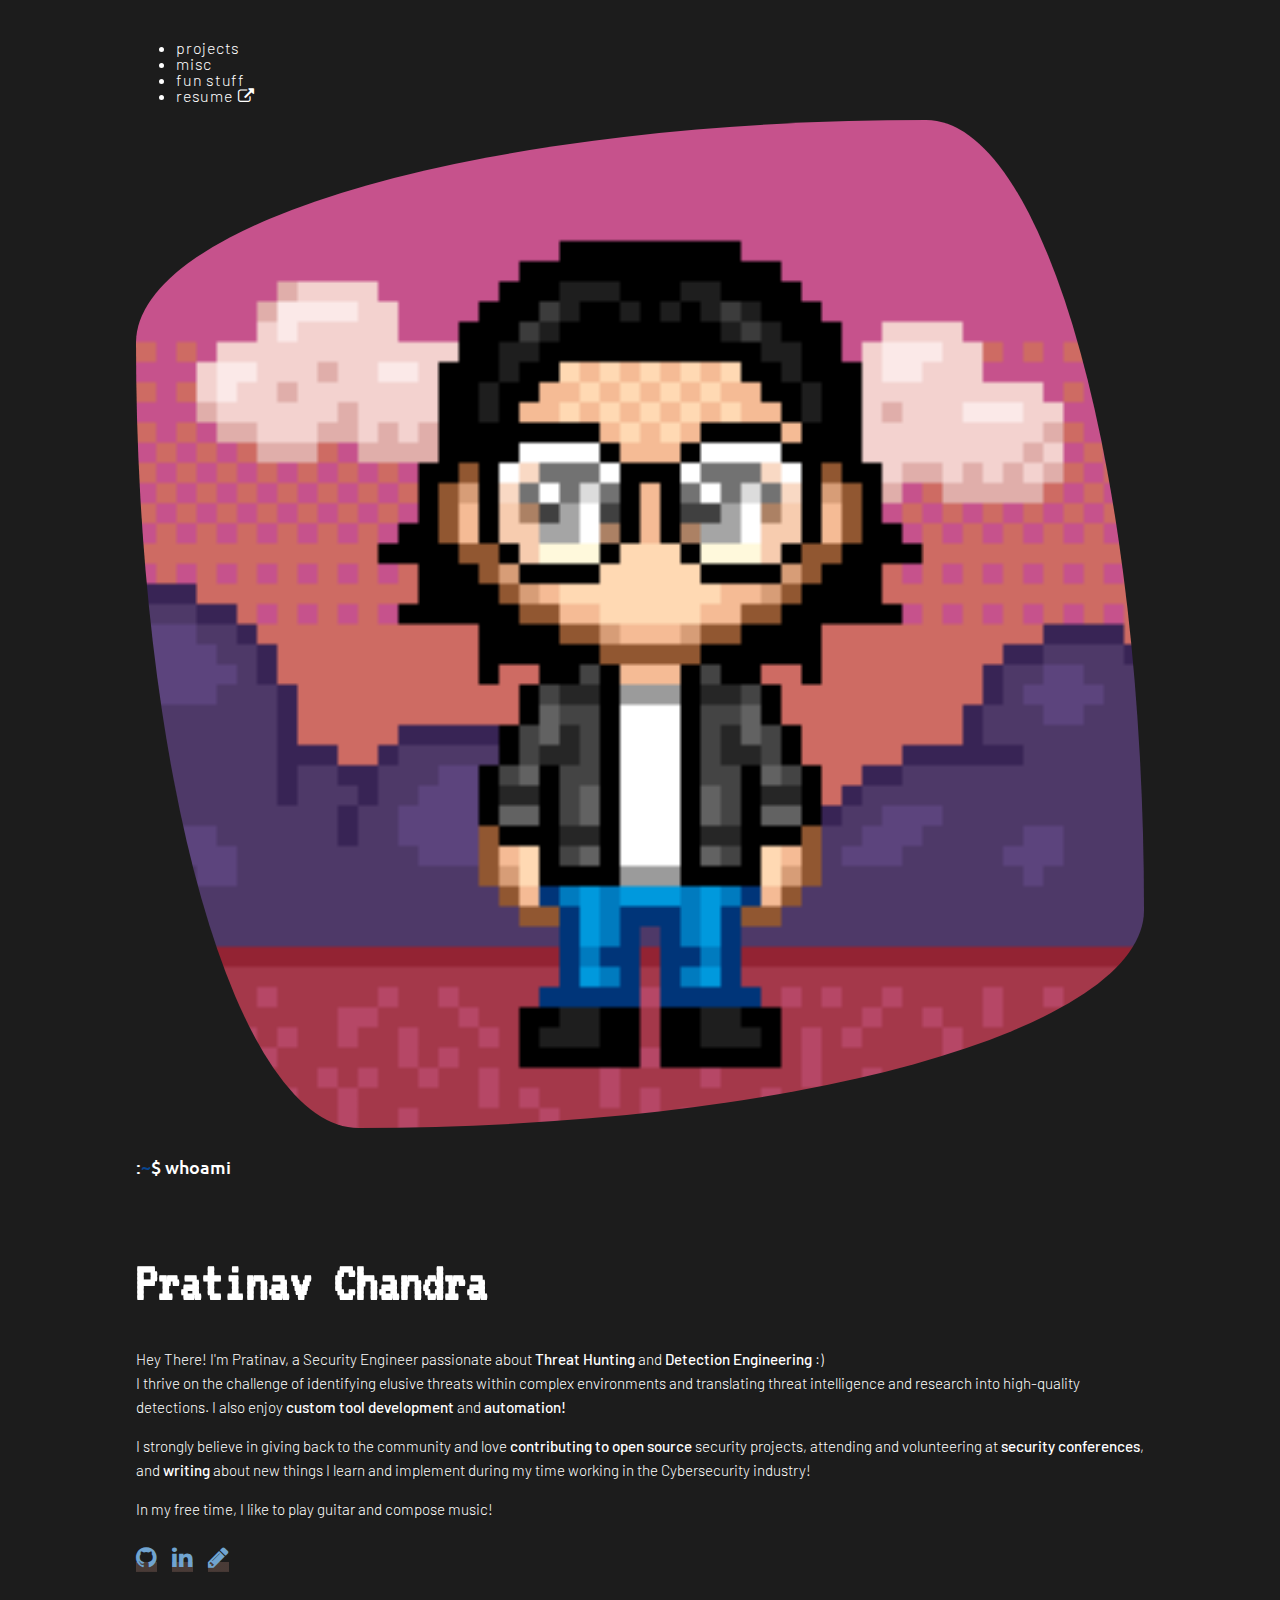
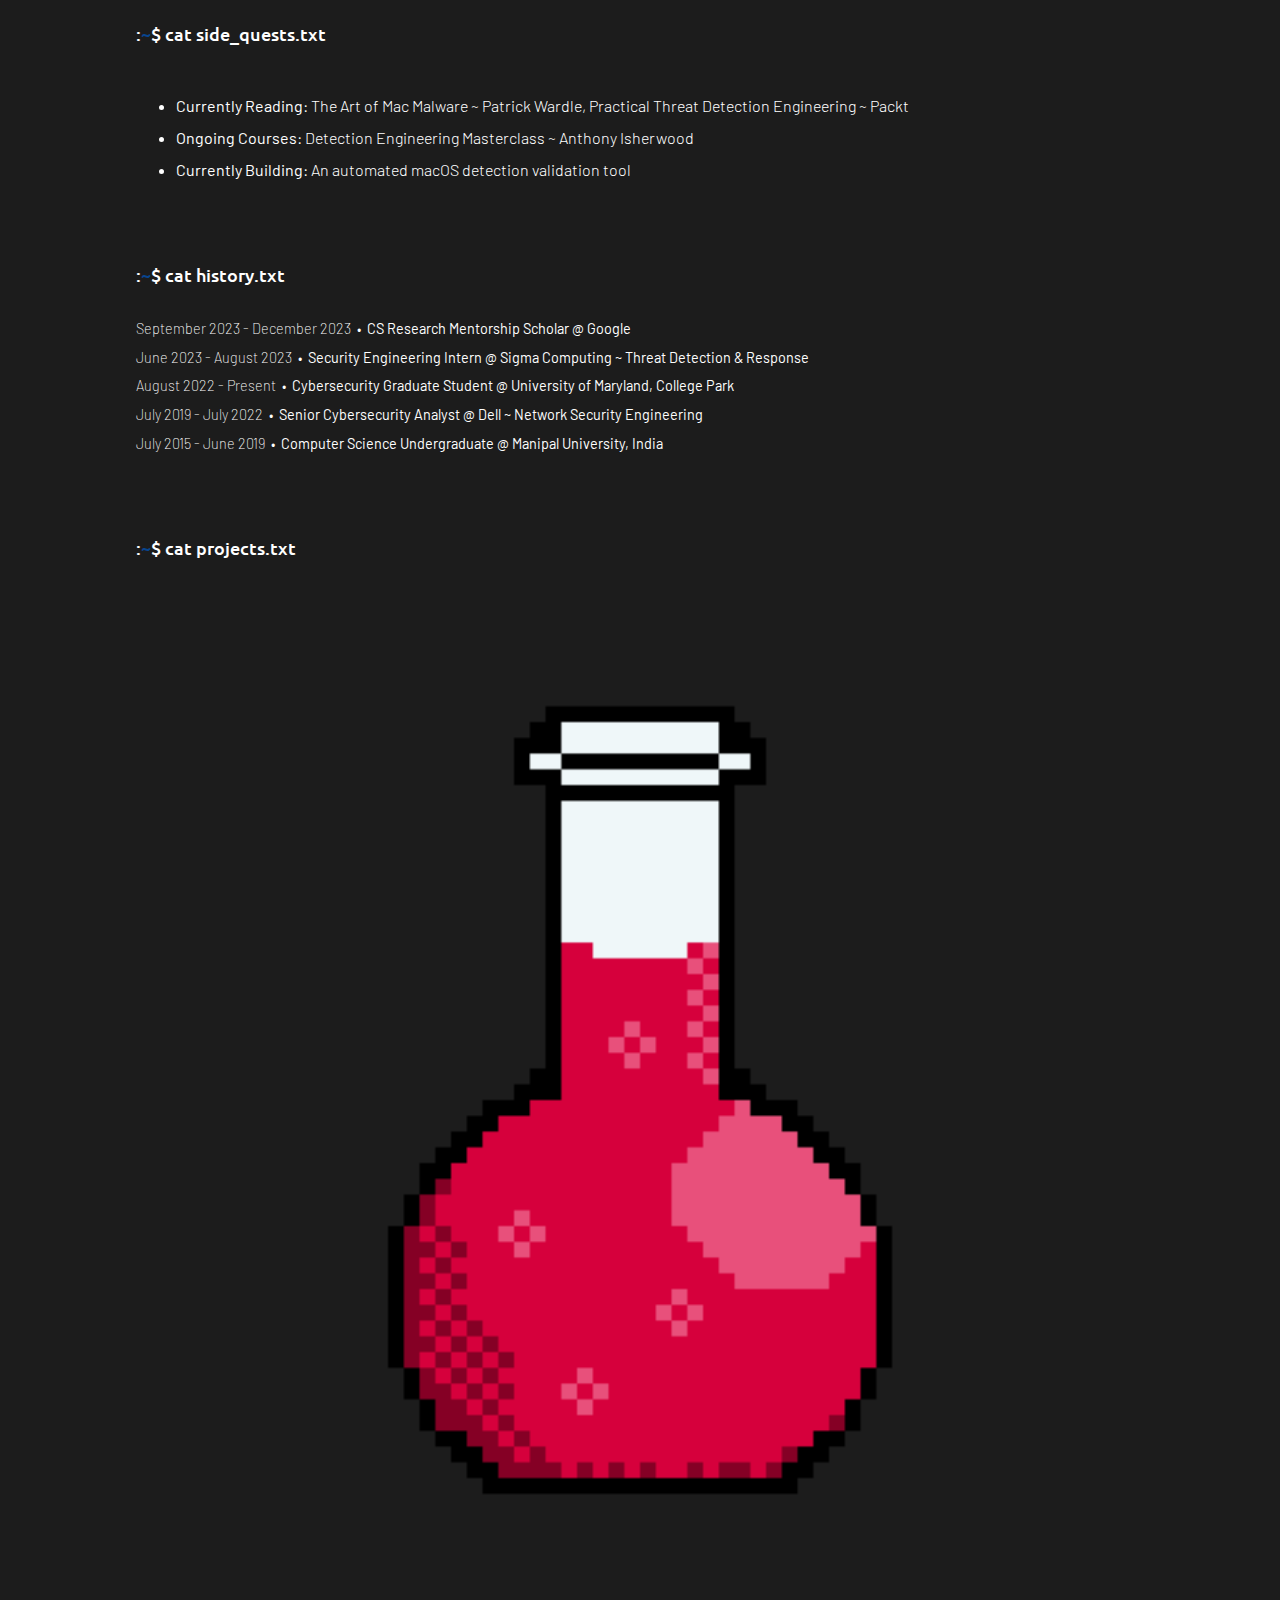
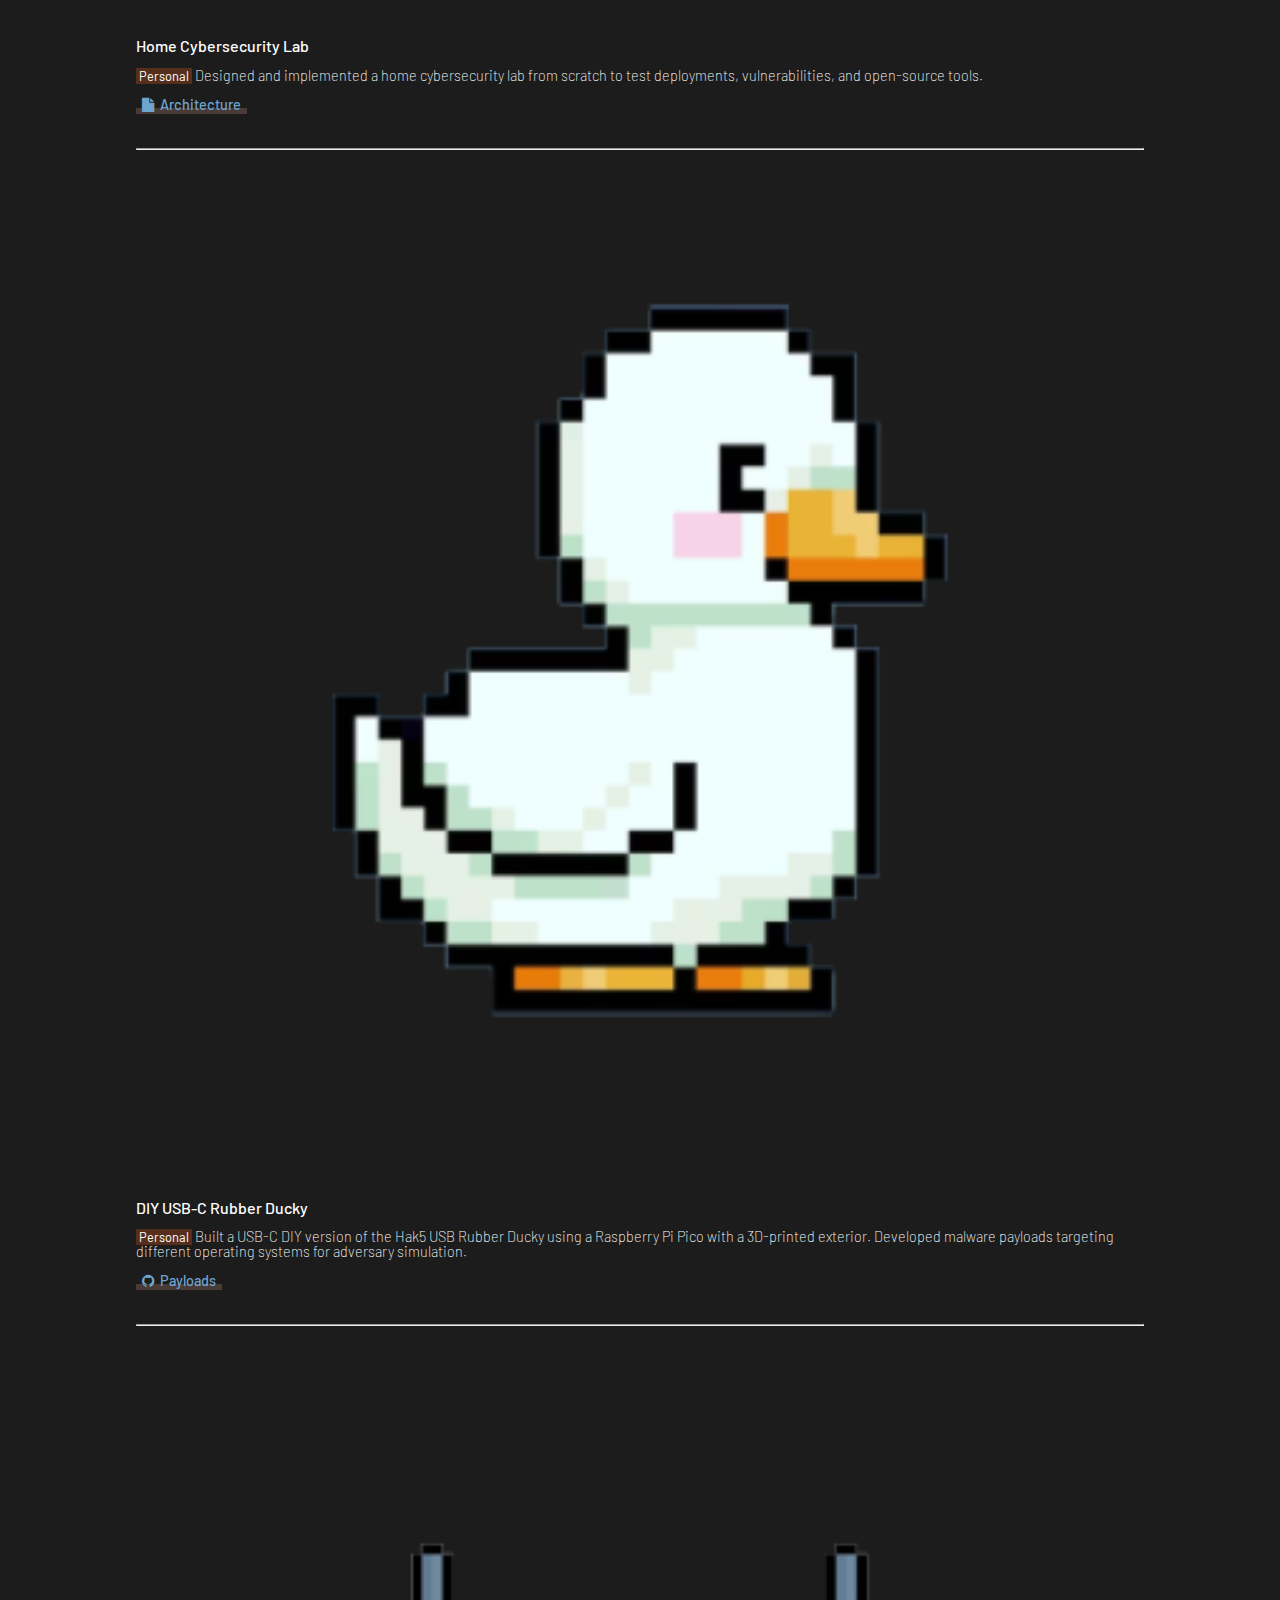
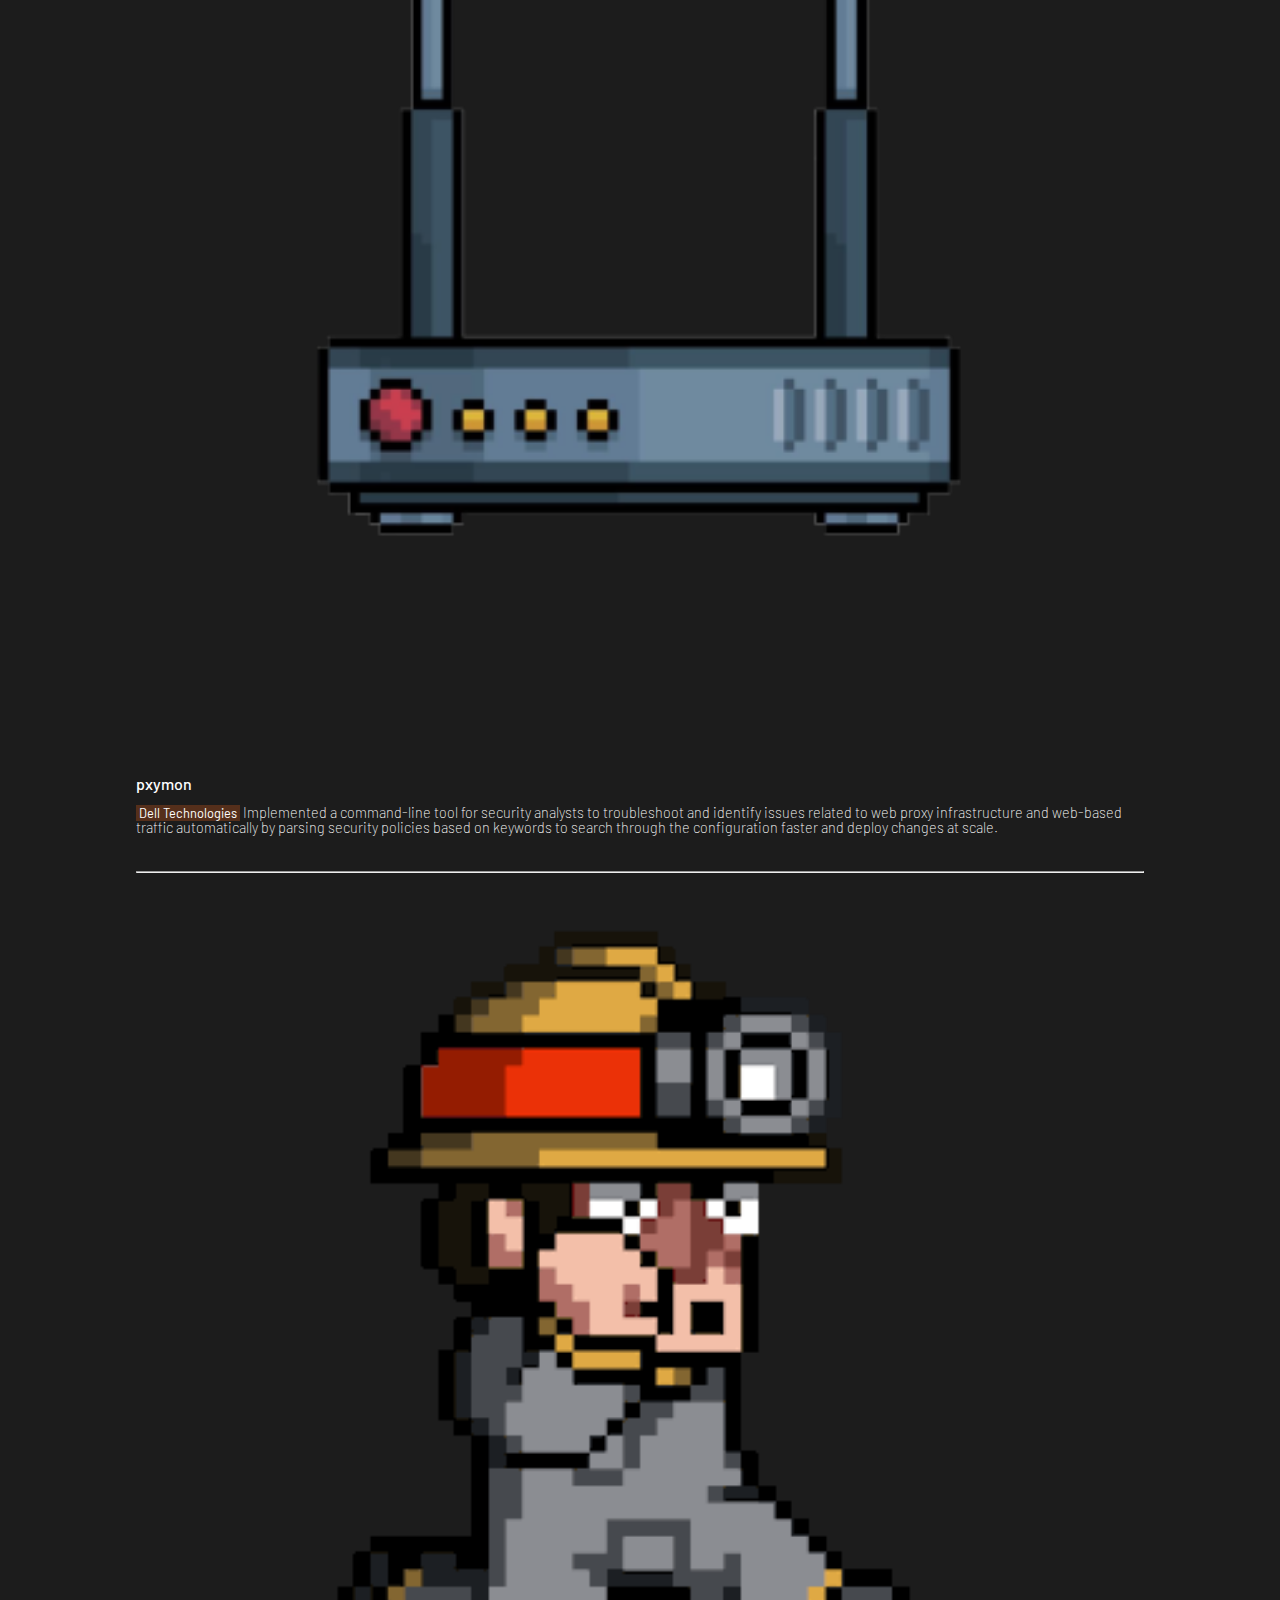
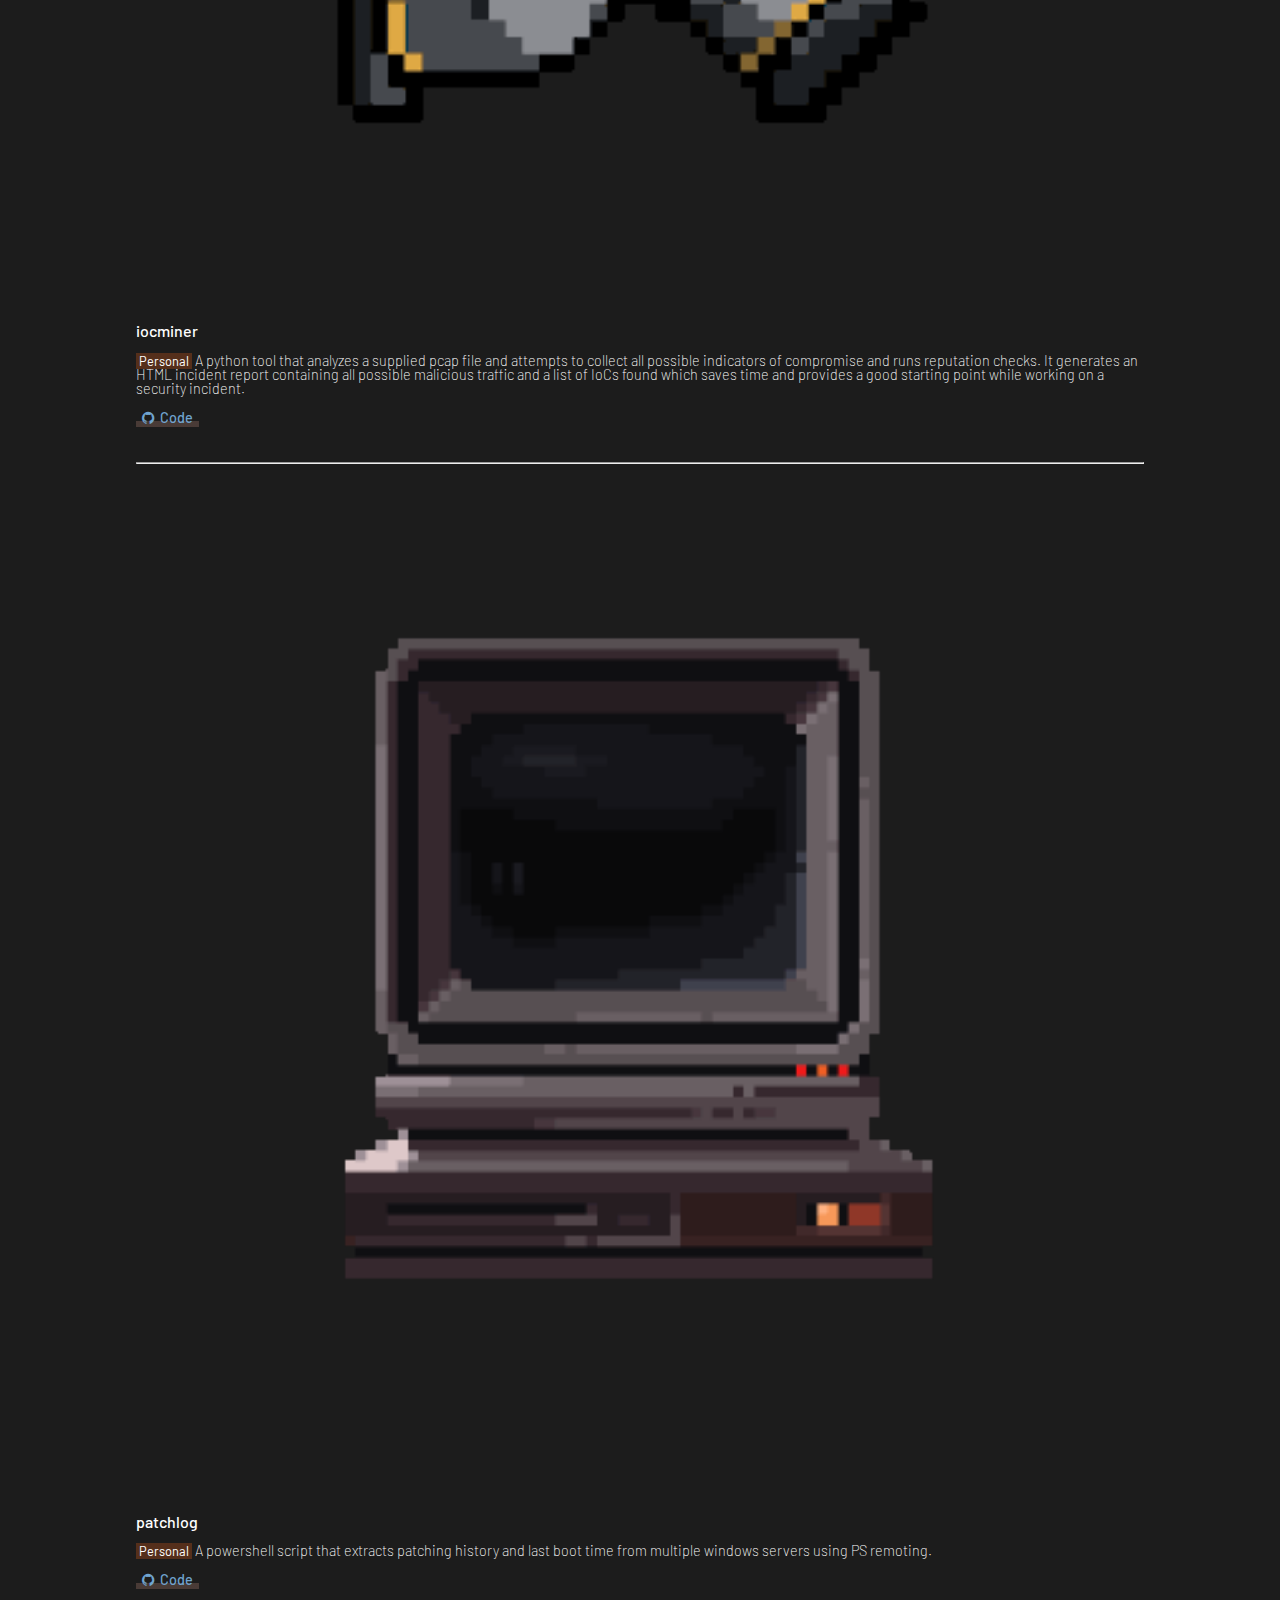
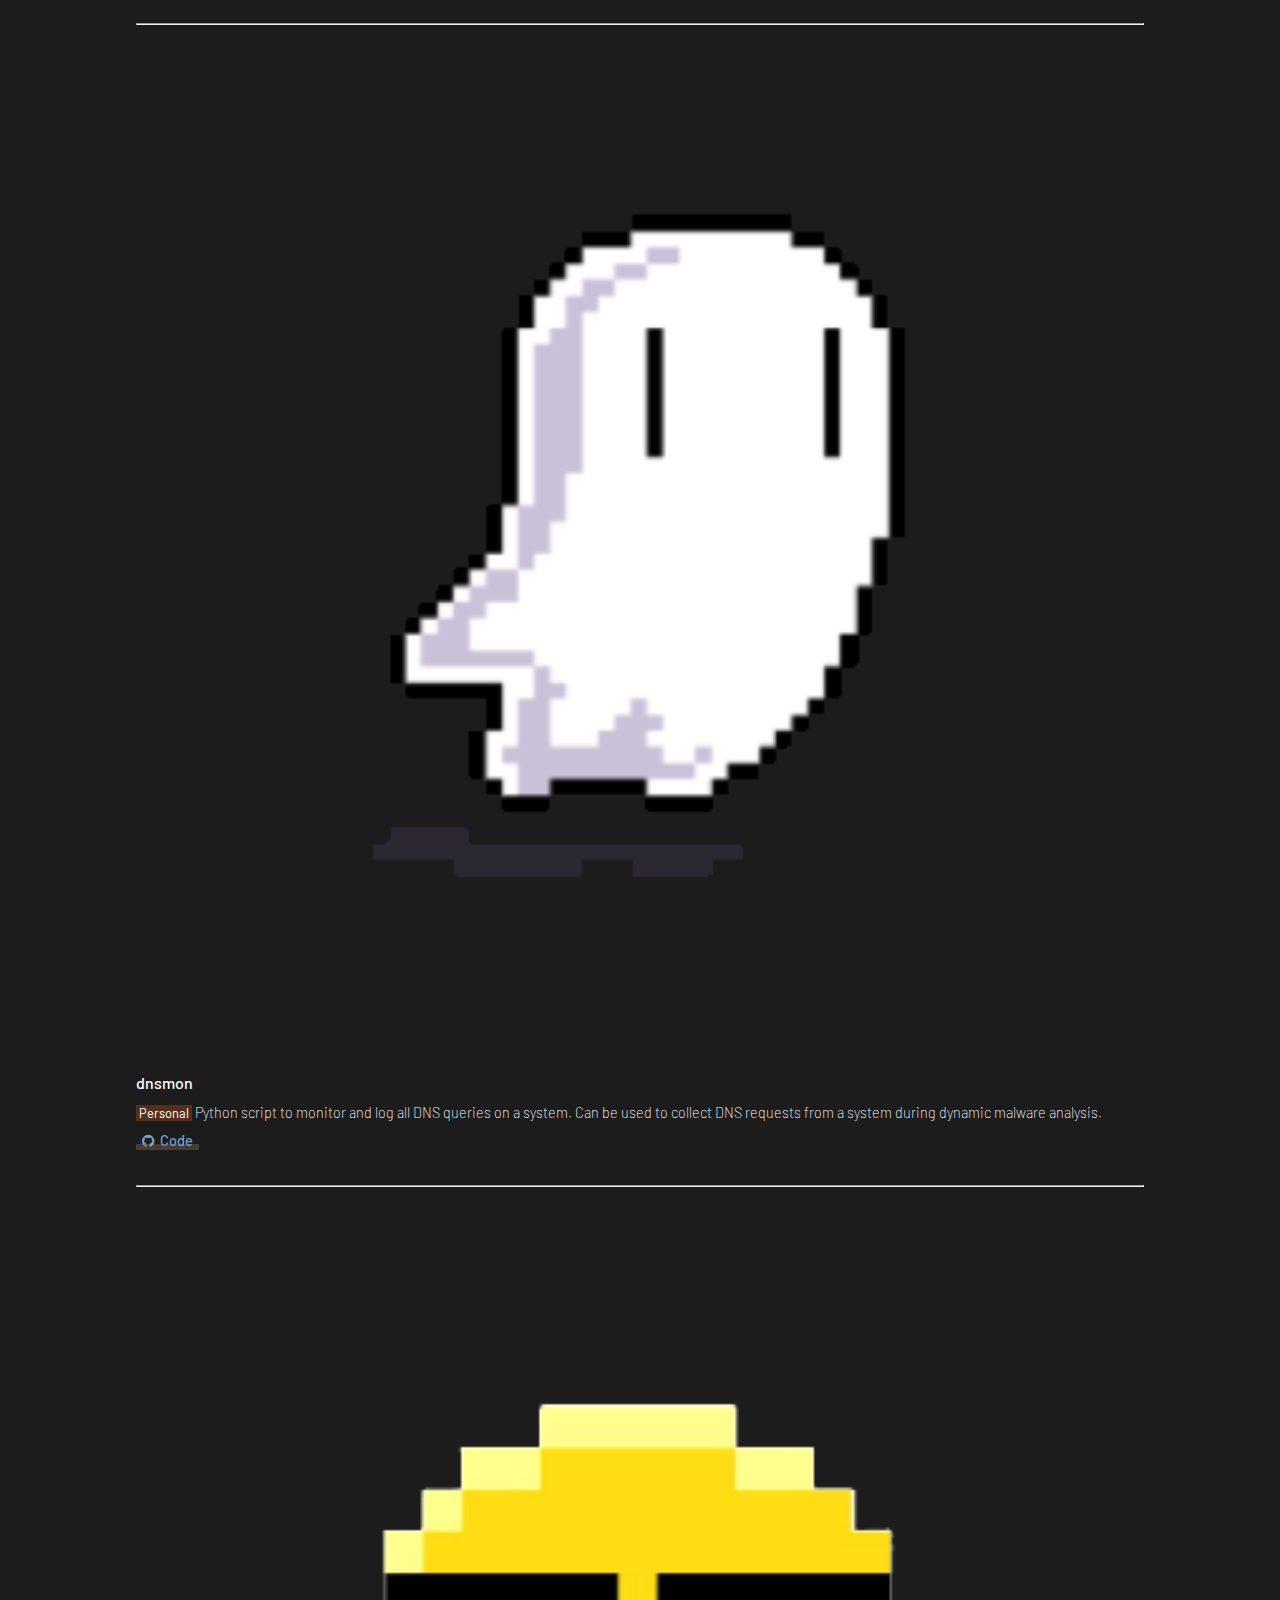
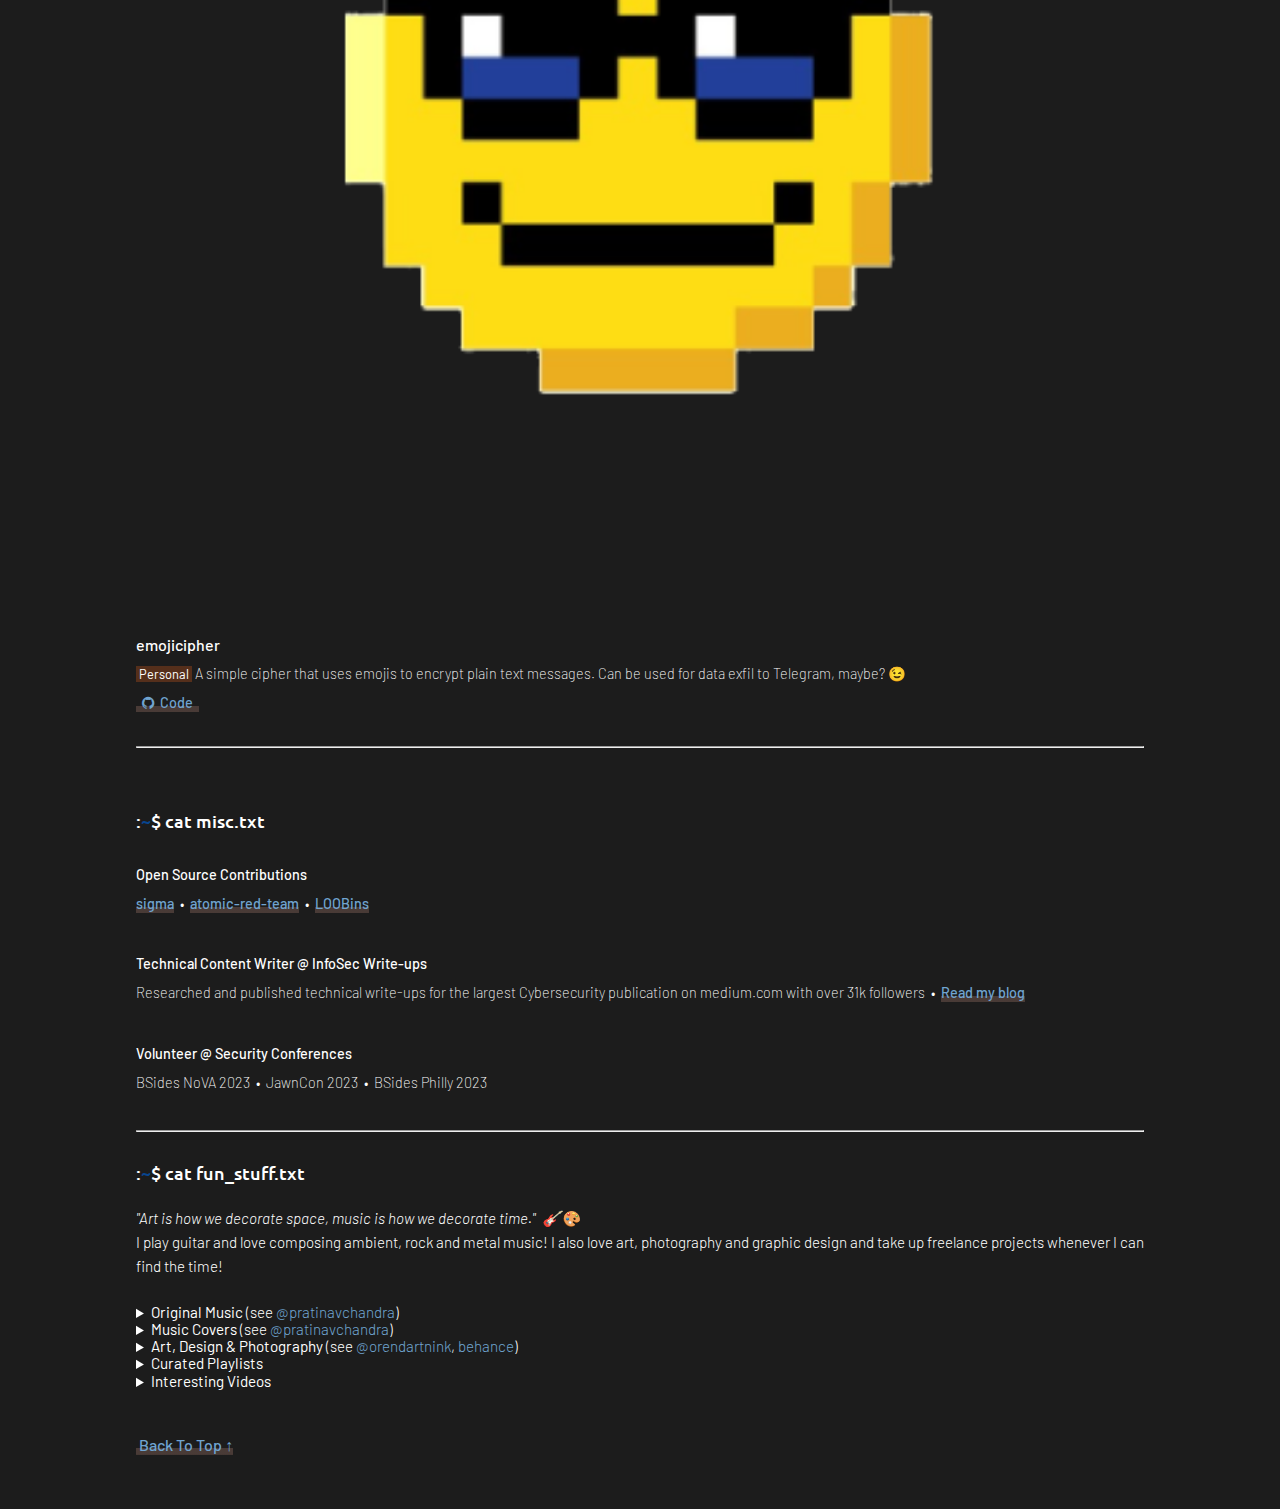
==== commit ae2d6cbf: "Update index.html" ====
--- a/index.html
+++ b/index.html
@@ -125,13 +125,13 @@
         <h4 style="font-weight: 500;font-family:Ubuntu;">:<span style="color:#08458F;">~</span>$ cat side_quests.txt</h4><br>             
          <!-- Currently Learning -->
         <ul>
-          <li><b>Currently Reading:</b> The Art of Mac Malware ~ Patrick Wardle, Practical Threat Detection Engineering ~ Packt</li>
-          <li><b>Ongoing Courses:</b> Detection Engineering Masterclass ~ Anthony Isherwood</li>
-          <li><b>Currently Building:</b> An automated macOS detection validation environment</li>
+          <li><b>Currently Reading:</b> The Art of Mac Malware ~ Patrick Wardle, Practical Threat Detection Engineering ~ Packt</li><br>
+          <li><b>Ongoing Courses:</b> Detection Engineering Masterclass ~ Anthony Isherwood</li><br>
+          <li><b>Currently Building:</b> An automated macOS detection validation tool</li><br>
         </ul>
 </div>
 <!-- History -->
-<div class="container px-0 px-md-3" id="news" style="padding-top: 1.5rem;">
+<div class="container px-0 px-md-3" id="news" style="padding-top: 1rem;">
   <h4 style="font-weight: 500;font-family:Ubuntu;">:<span style="color:#08458F;">~</span>$ cat history.txt</h4>
   <div class="row mt-4">
     <div class="col-12">
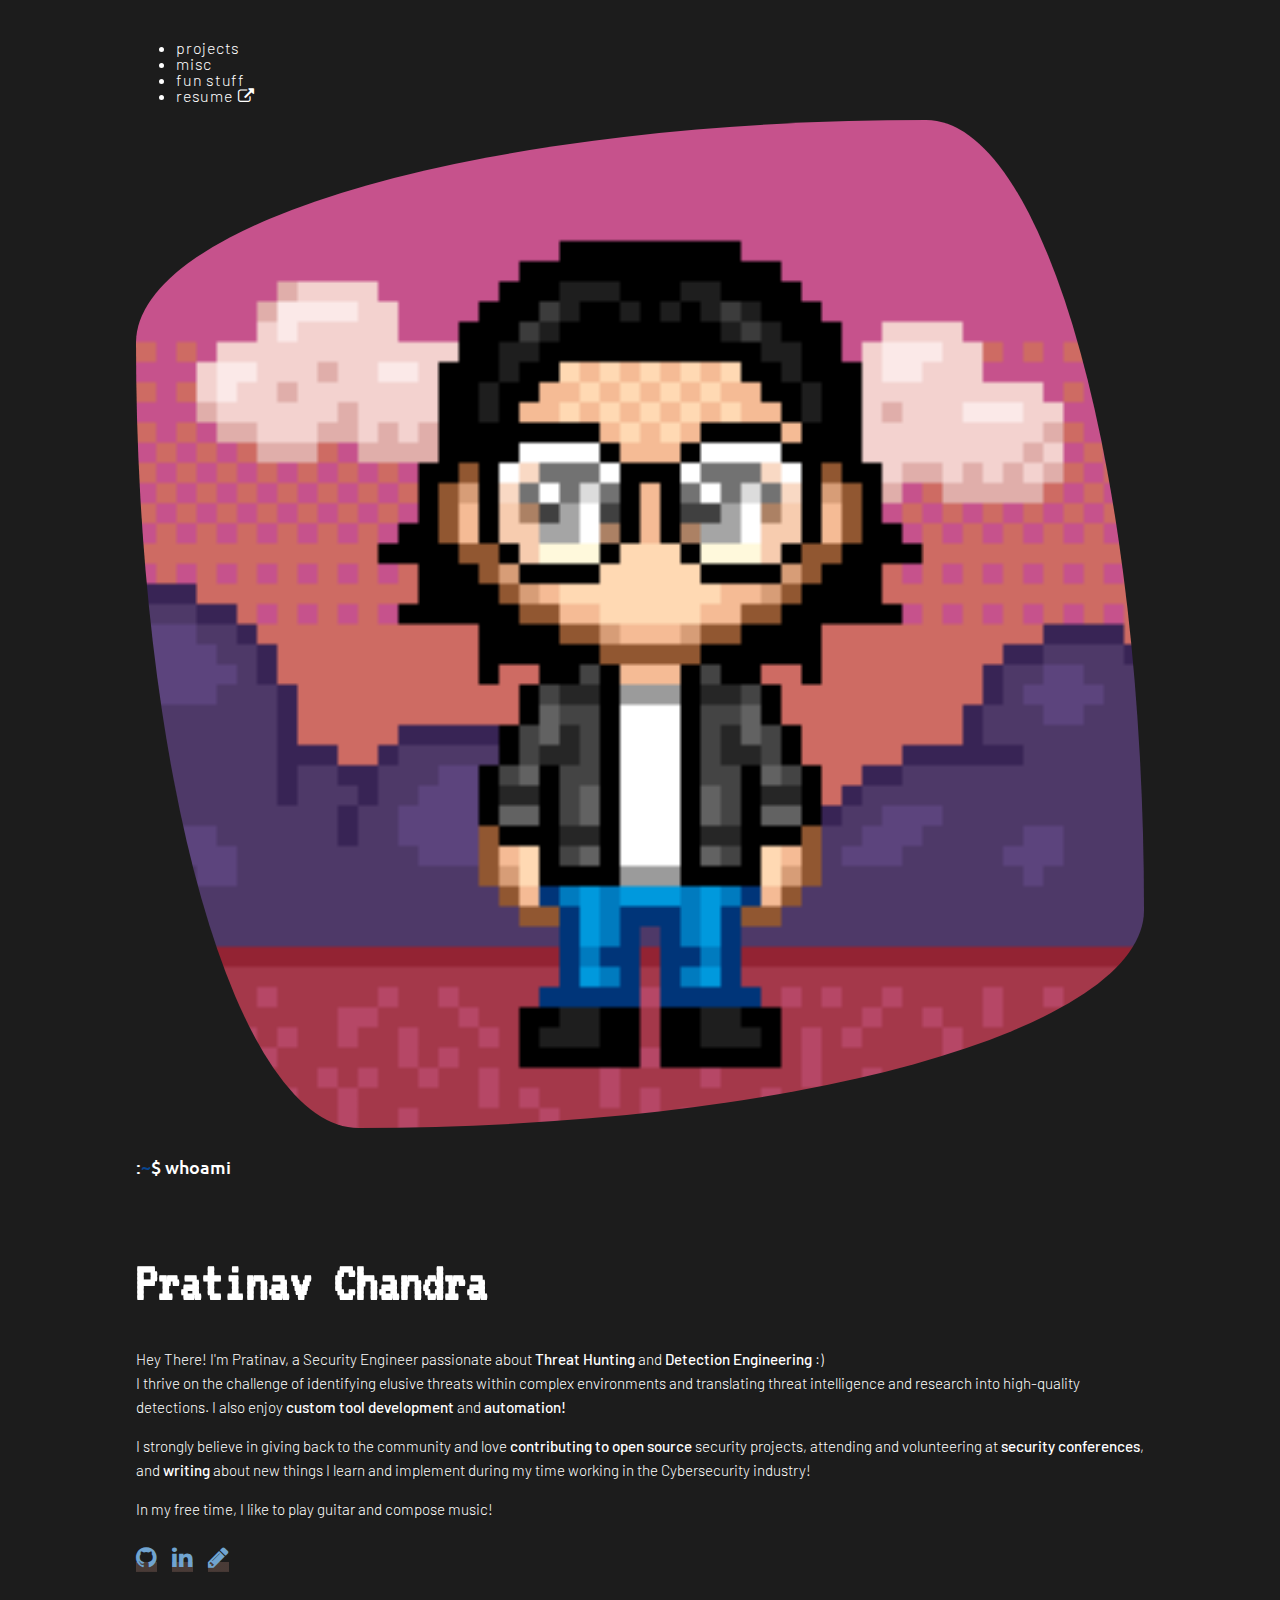
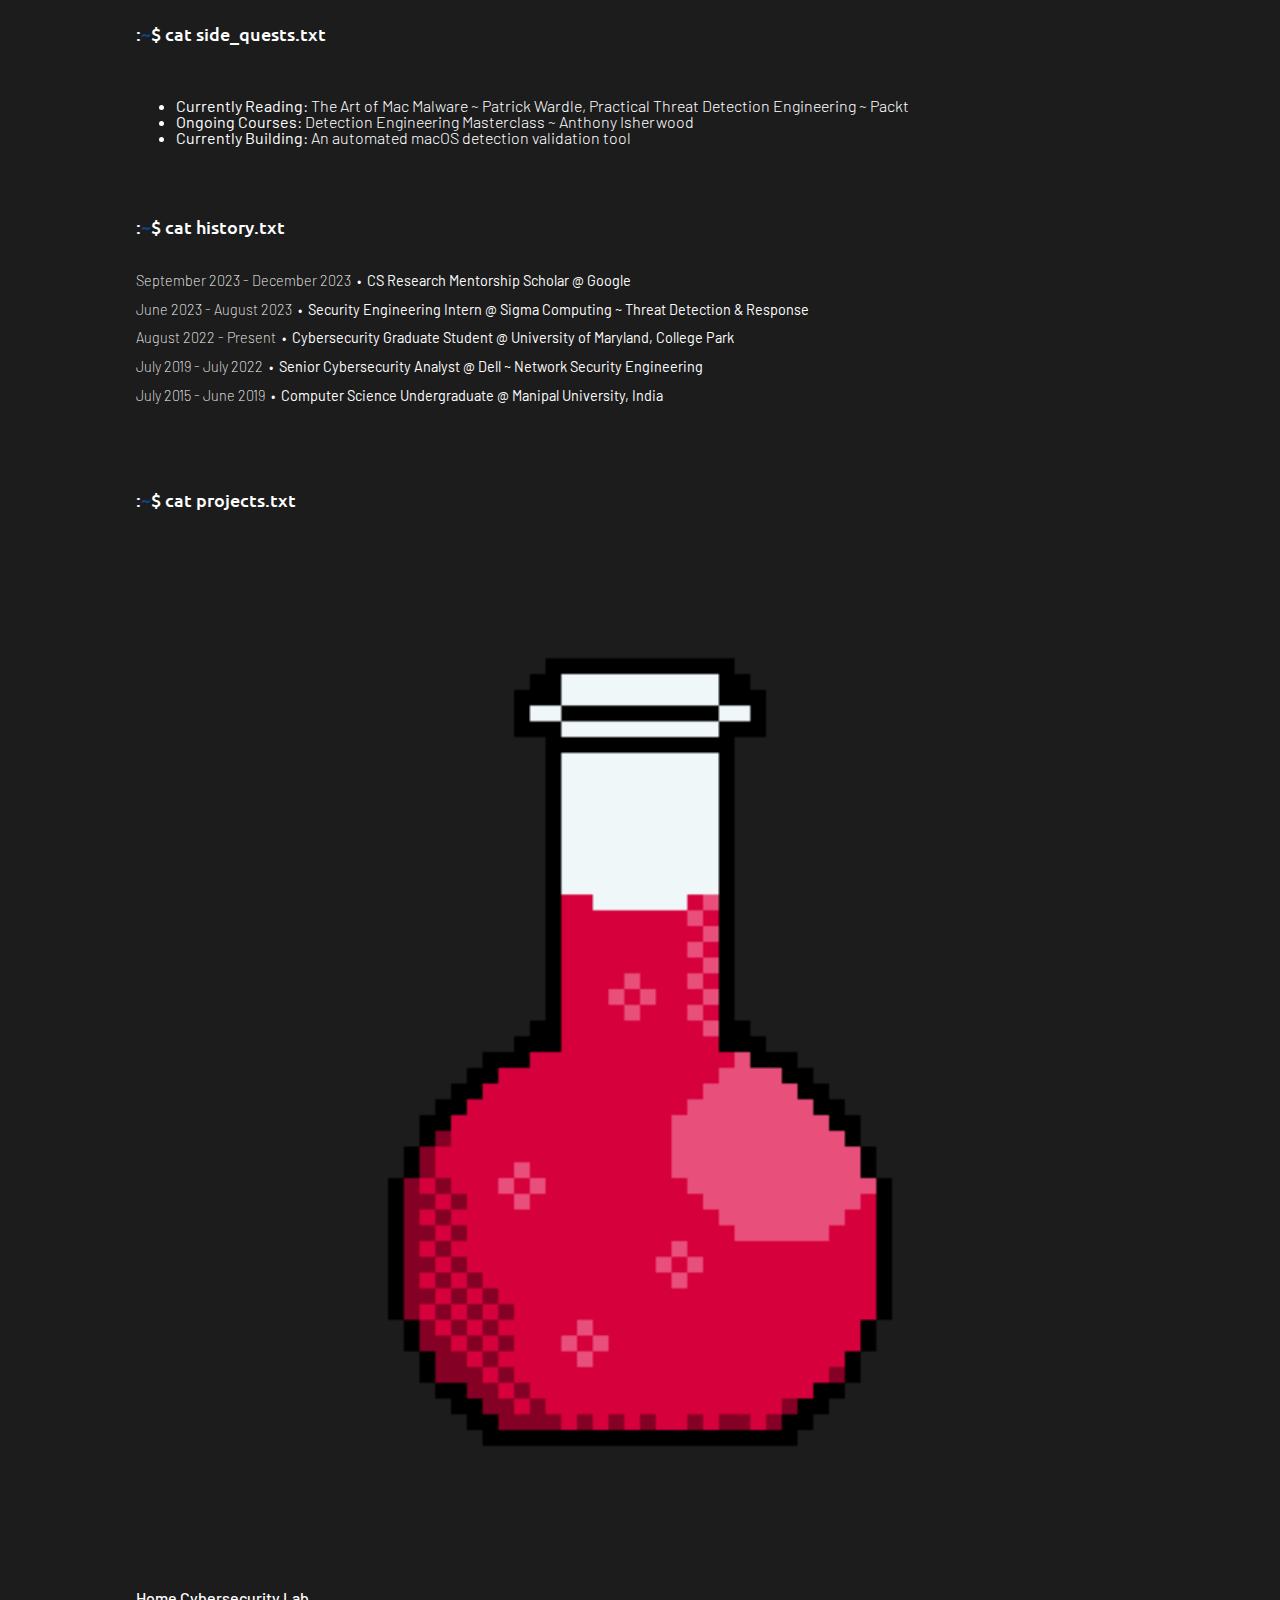
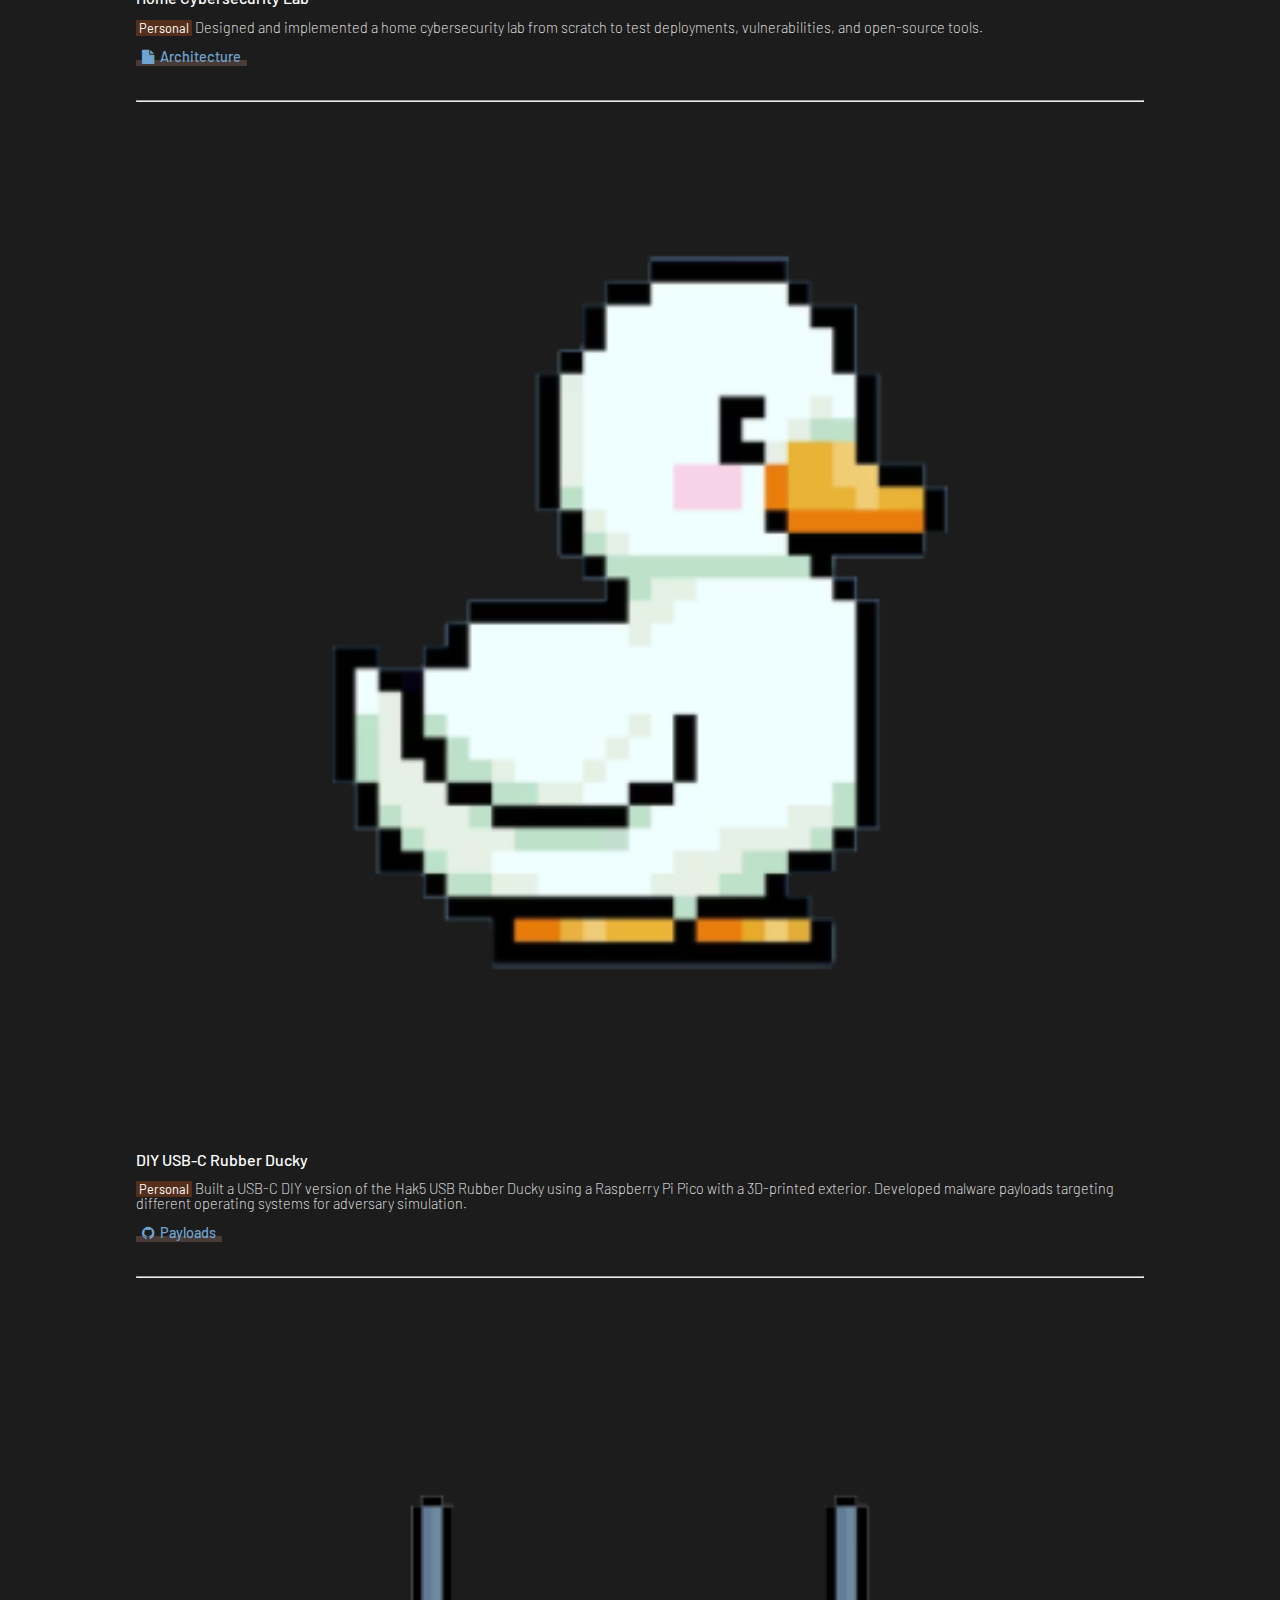
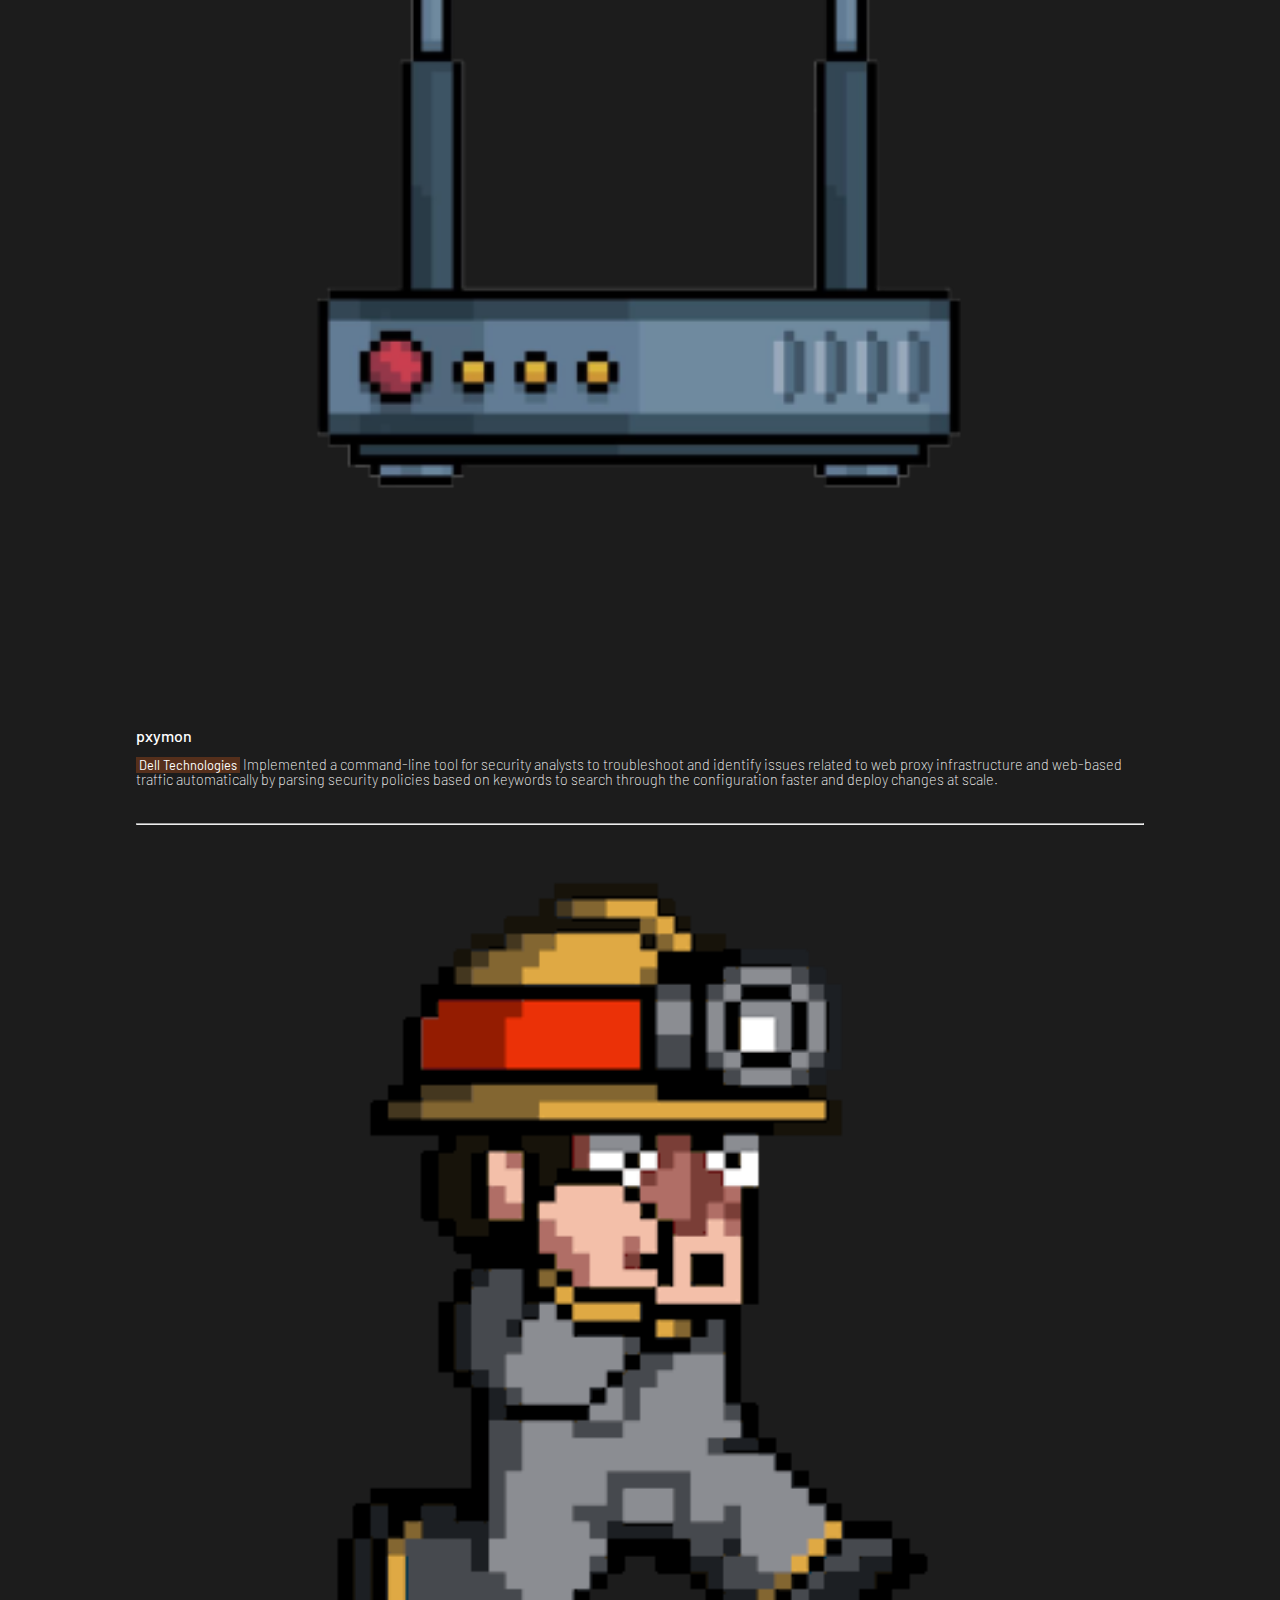
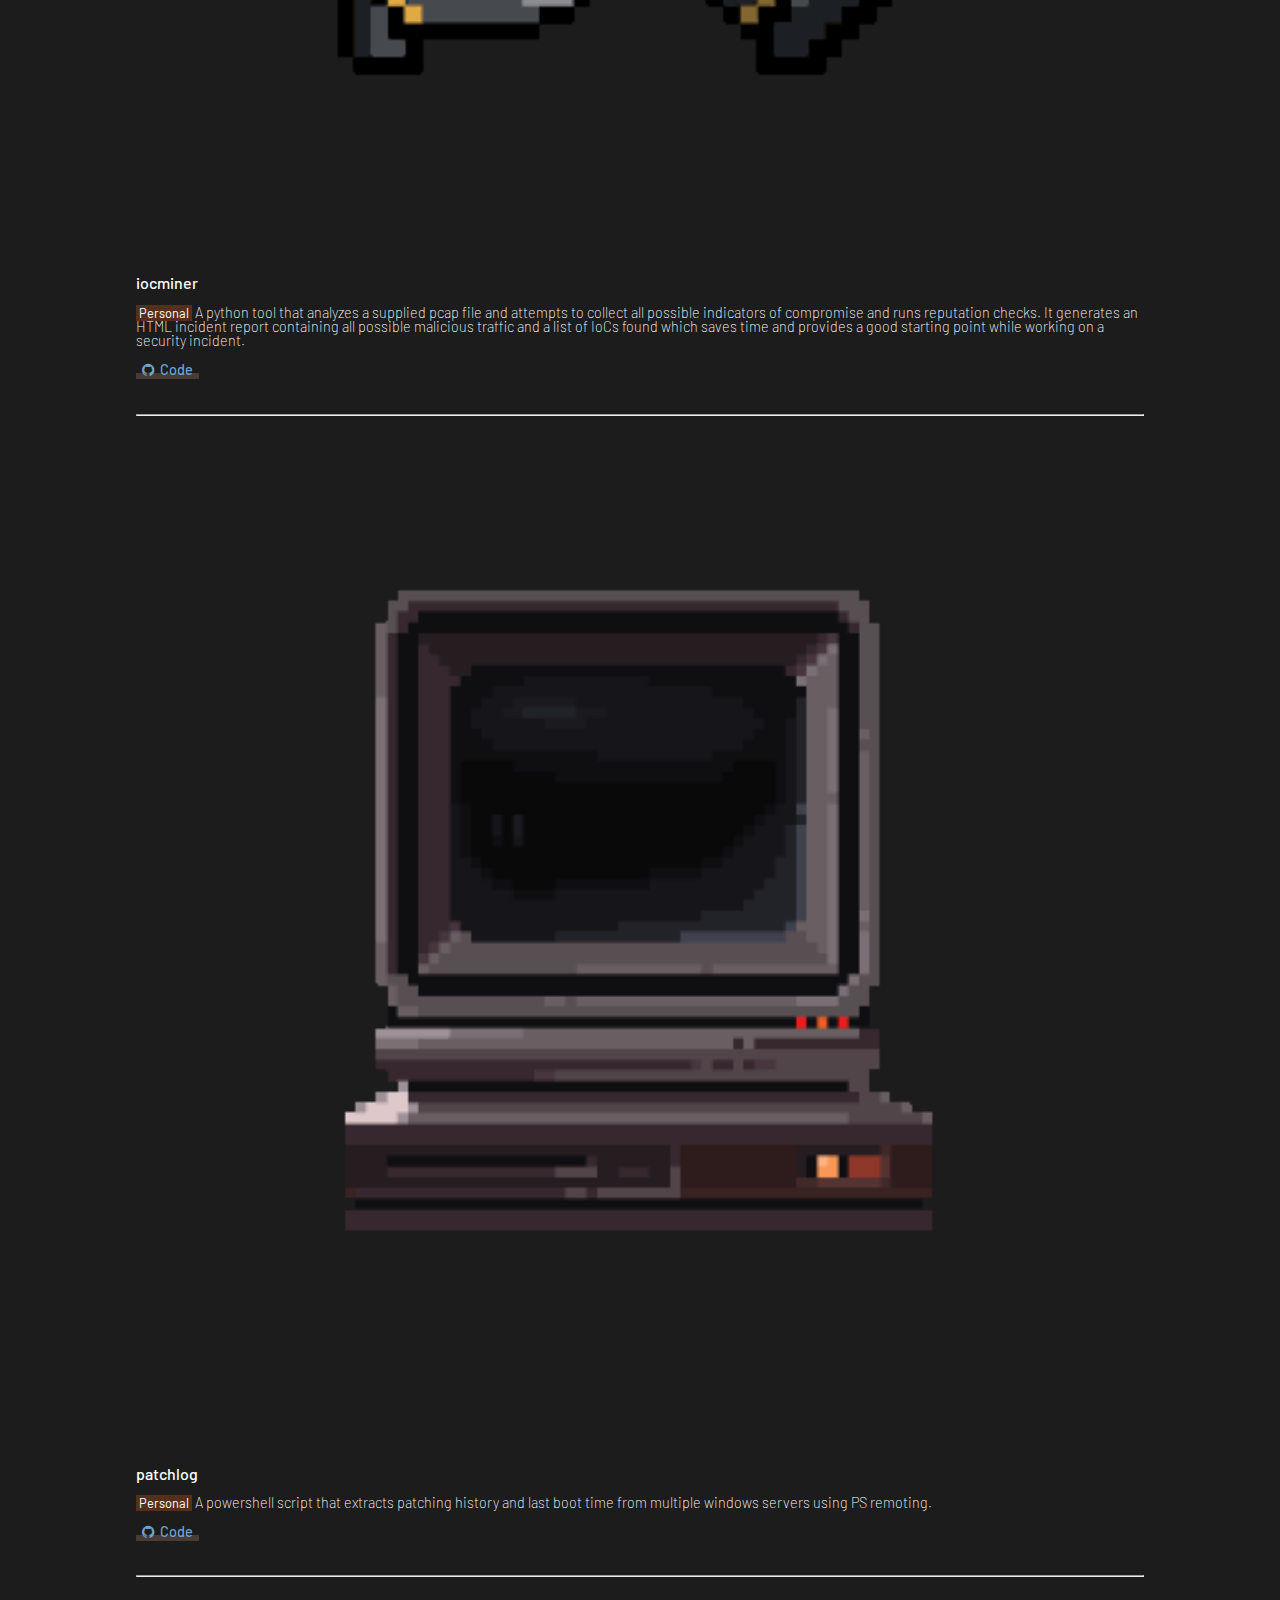
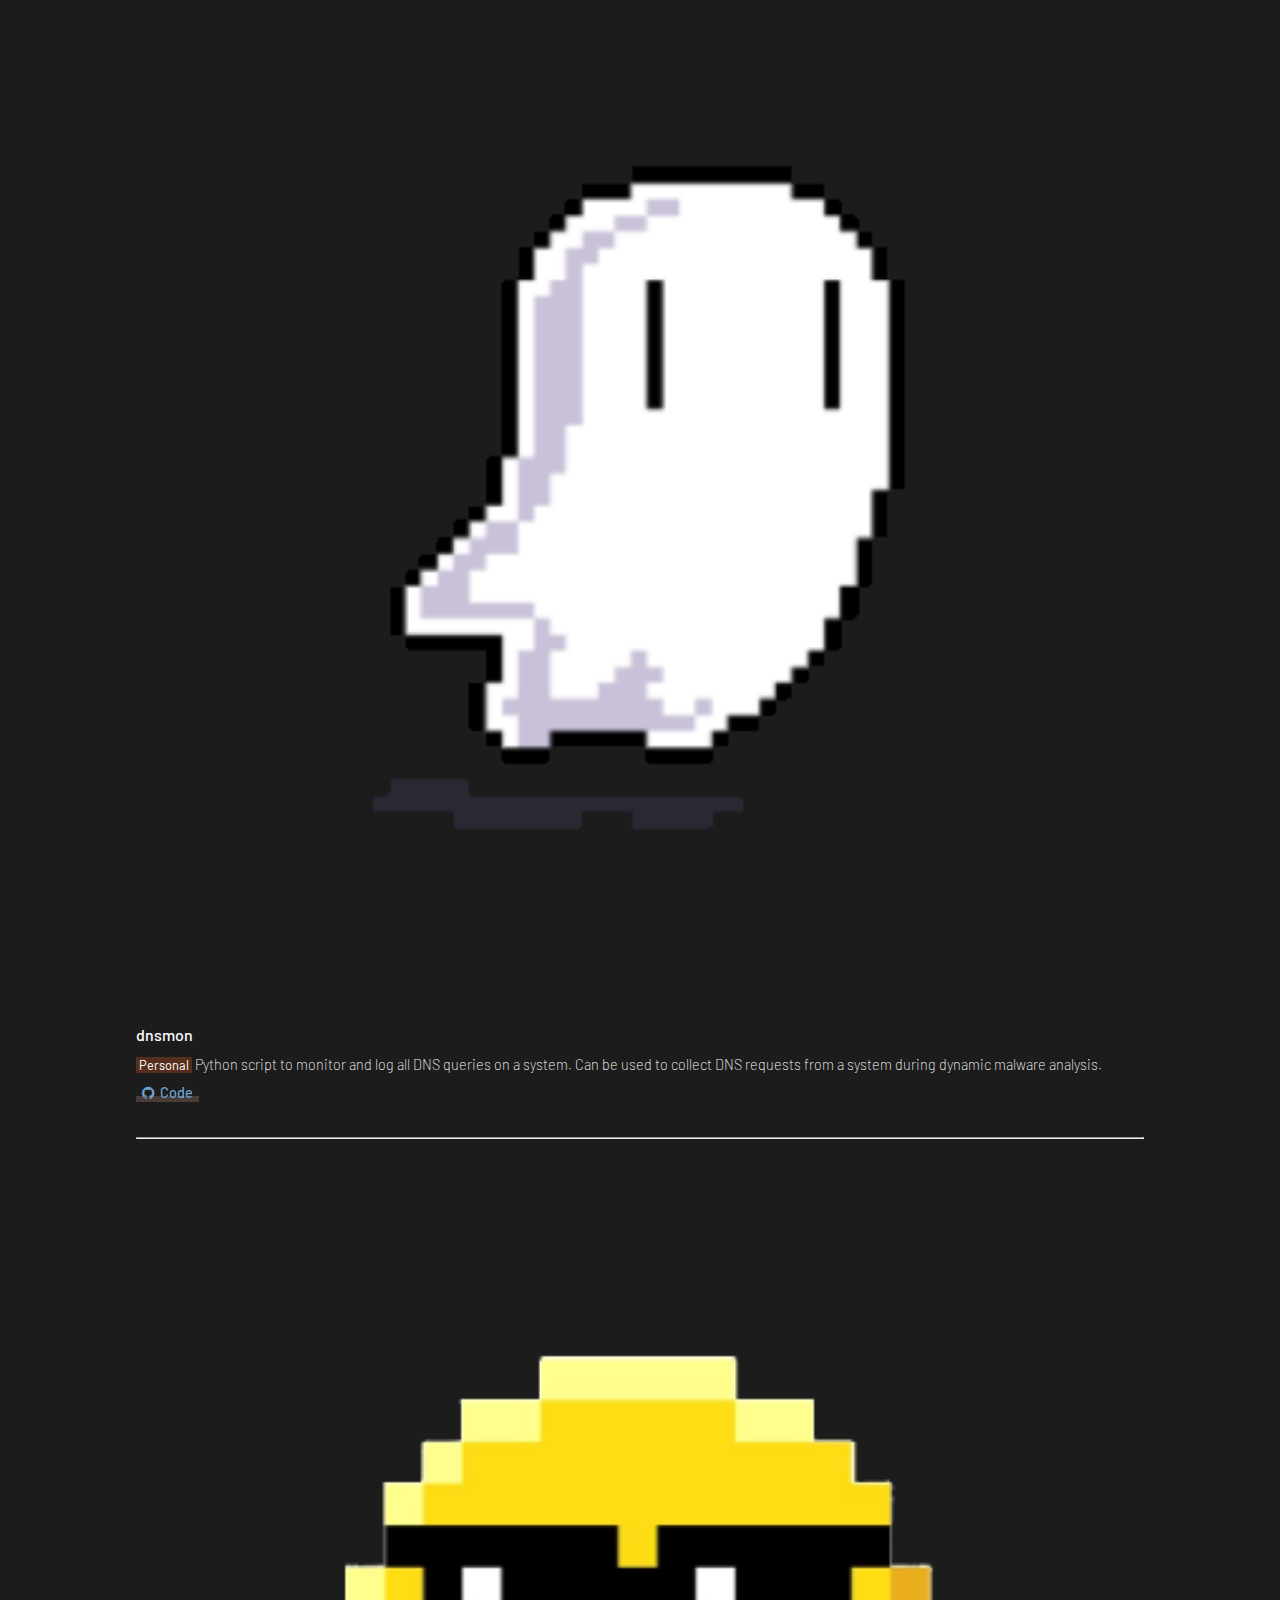
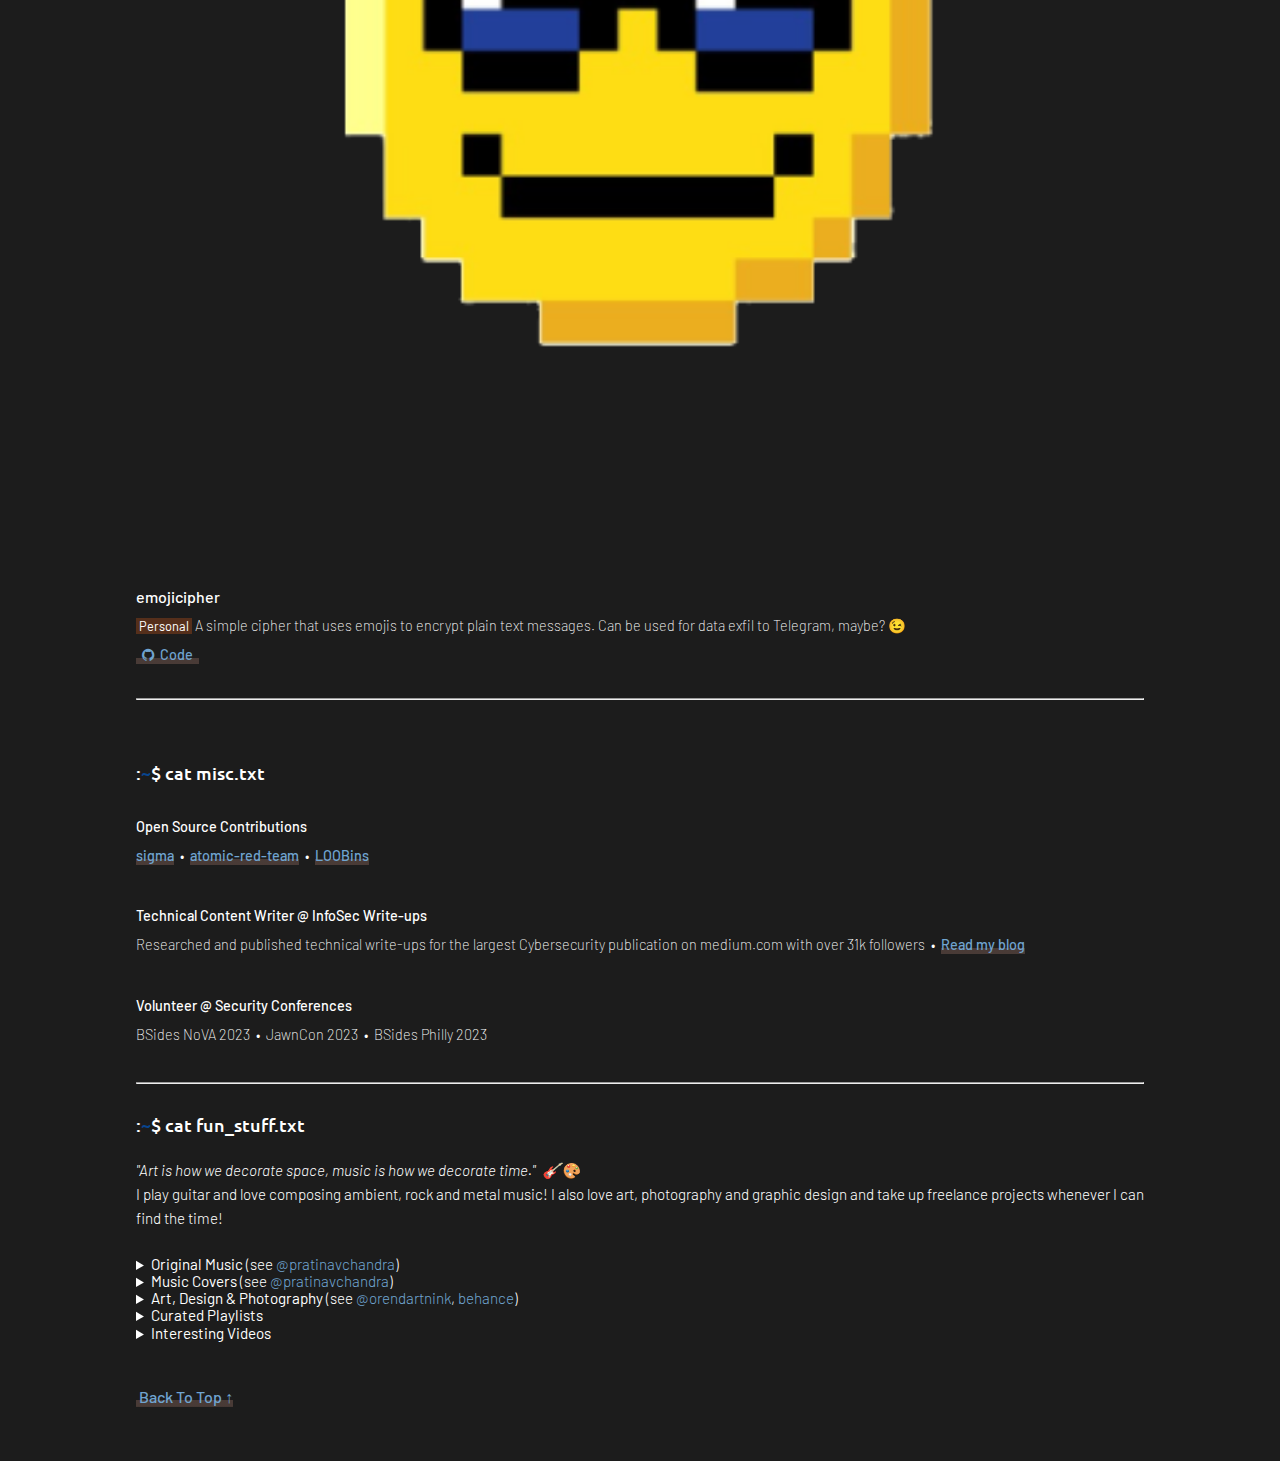
==== commit 8ea6933f: "Update index.html" ====
--- a/index.html
+++ b/index.html
@@ -125,9 +125,9 @@
         <h4 style="font-weight: 500;font-family:Ubuntu;">:<span style="color:#08458F;">~</span>$ cat side_quests.txt</h4><br>             
          <!-- Currently Learning -->
         <ul>
-          <li><b>Currently Reading:</b> The Art of Mac Malware ~ Patrick Wardle, Practical Threat Detection Engineering ~ Packt</li><br>
-          <li><b>Ongoing Courses:</b> Detection Engineering Masterclass ~ Anthony Isherwood</li><br>
-          <li><b>Currently Building:</b> An automated macOS detection validation tool</li><br>
+          <li><b>Currently Reading:</b> The Art of Mac Malware ~ Patrick Wardle, Practical Threat Detection Engineering ~ Packt</li>
+          <li><b>Ongoing Courses:</b> Detection Engineering Masterclass ~ Anthony Isherwood</li>
+          <li><b>Currently Building:</b> An automated macOS detection validation tool</li>
         </ul>
 </div>
 <!-- History -->
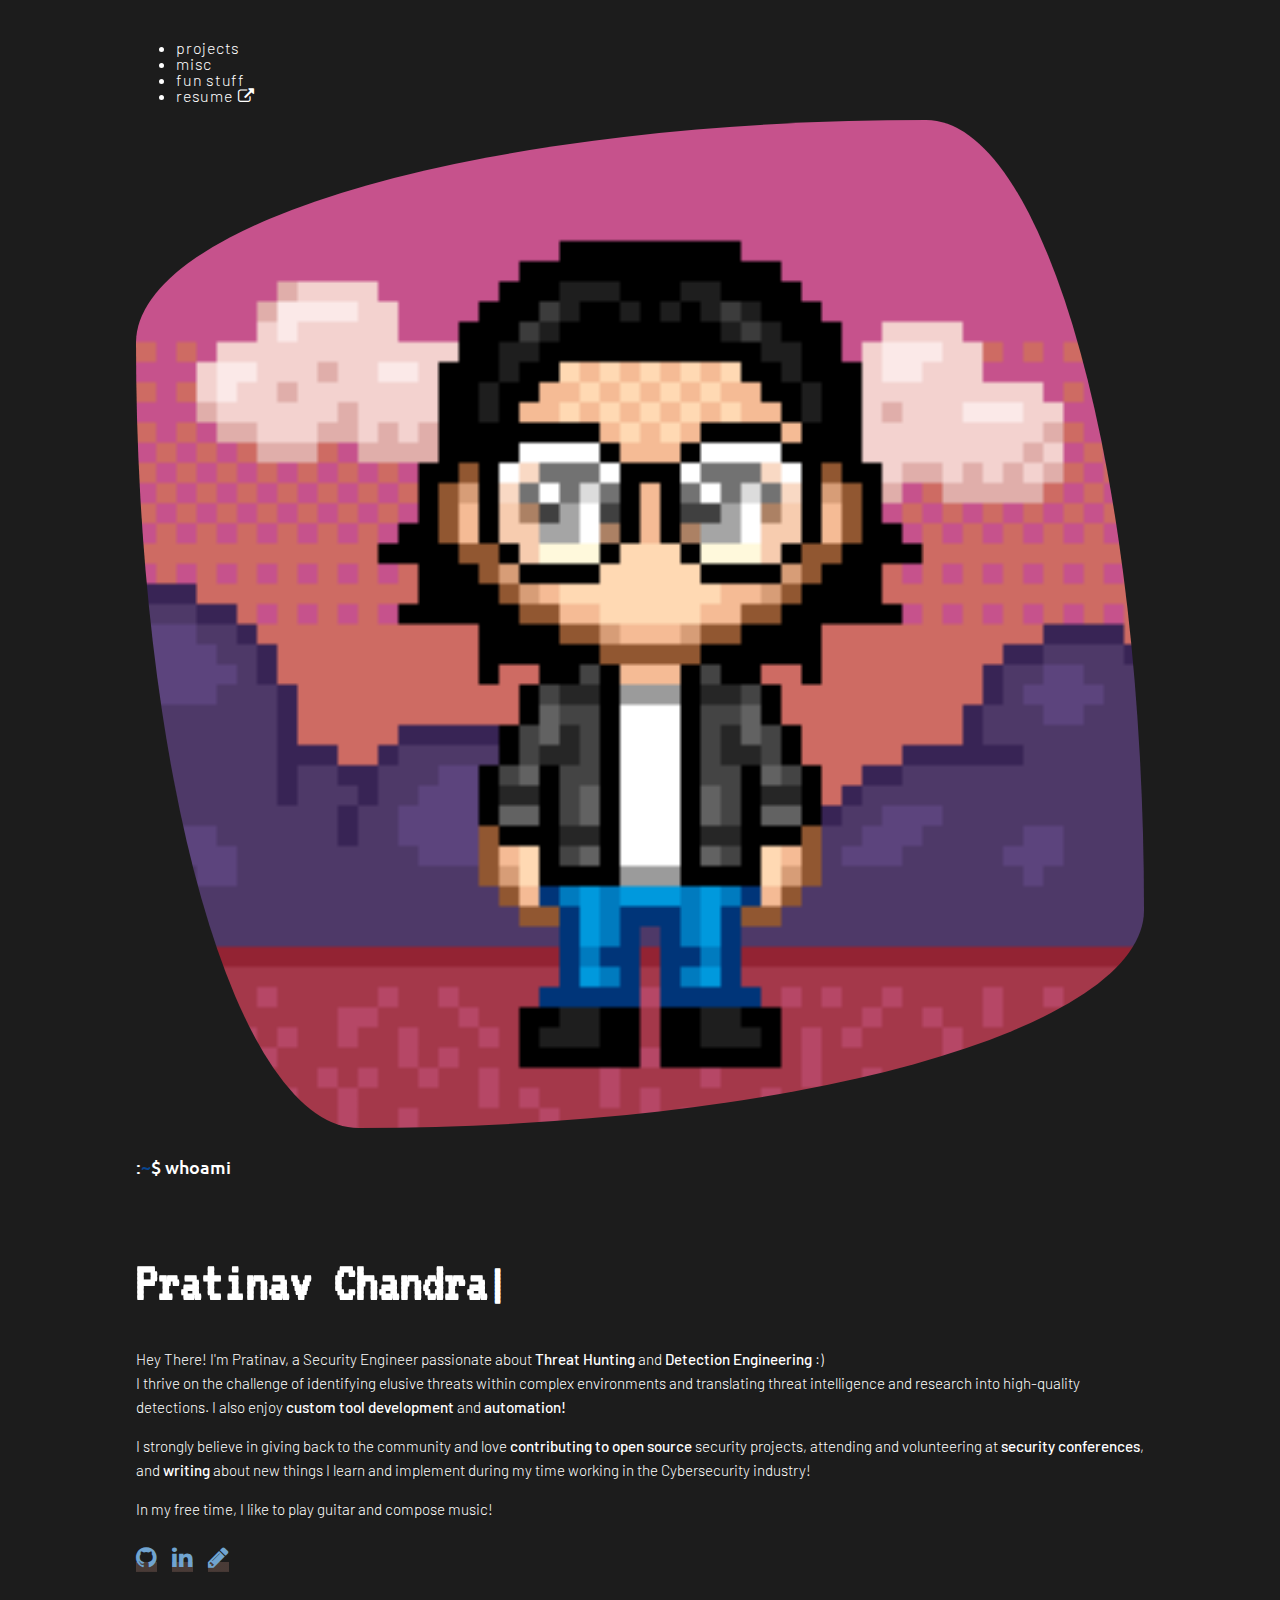
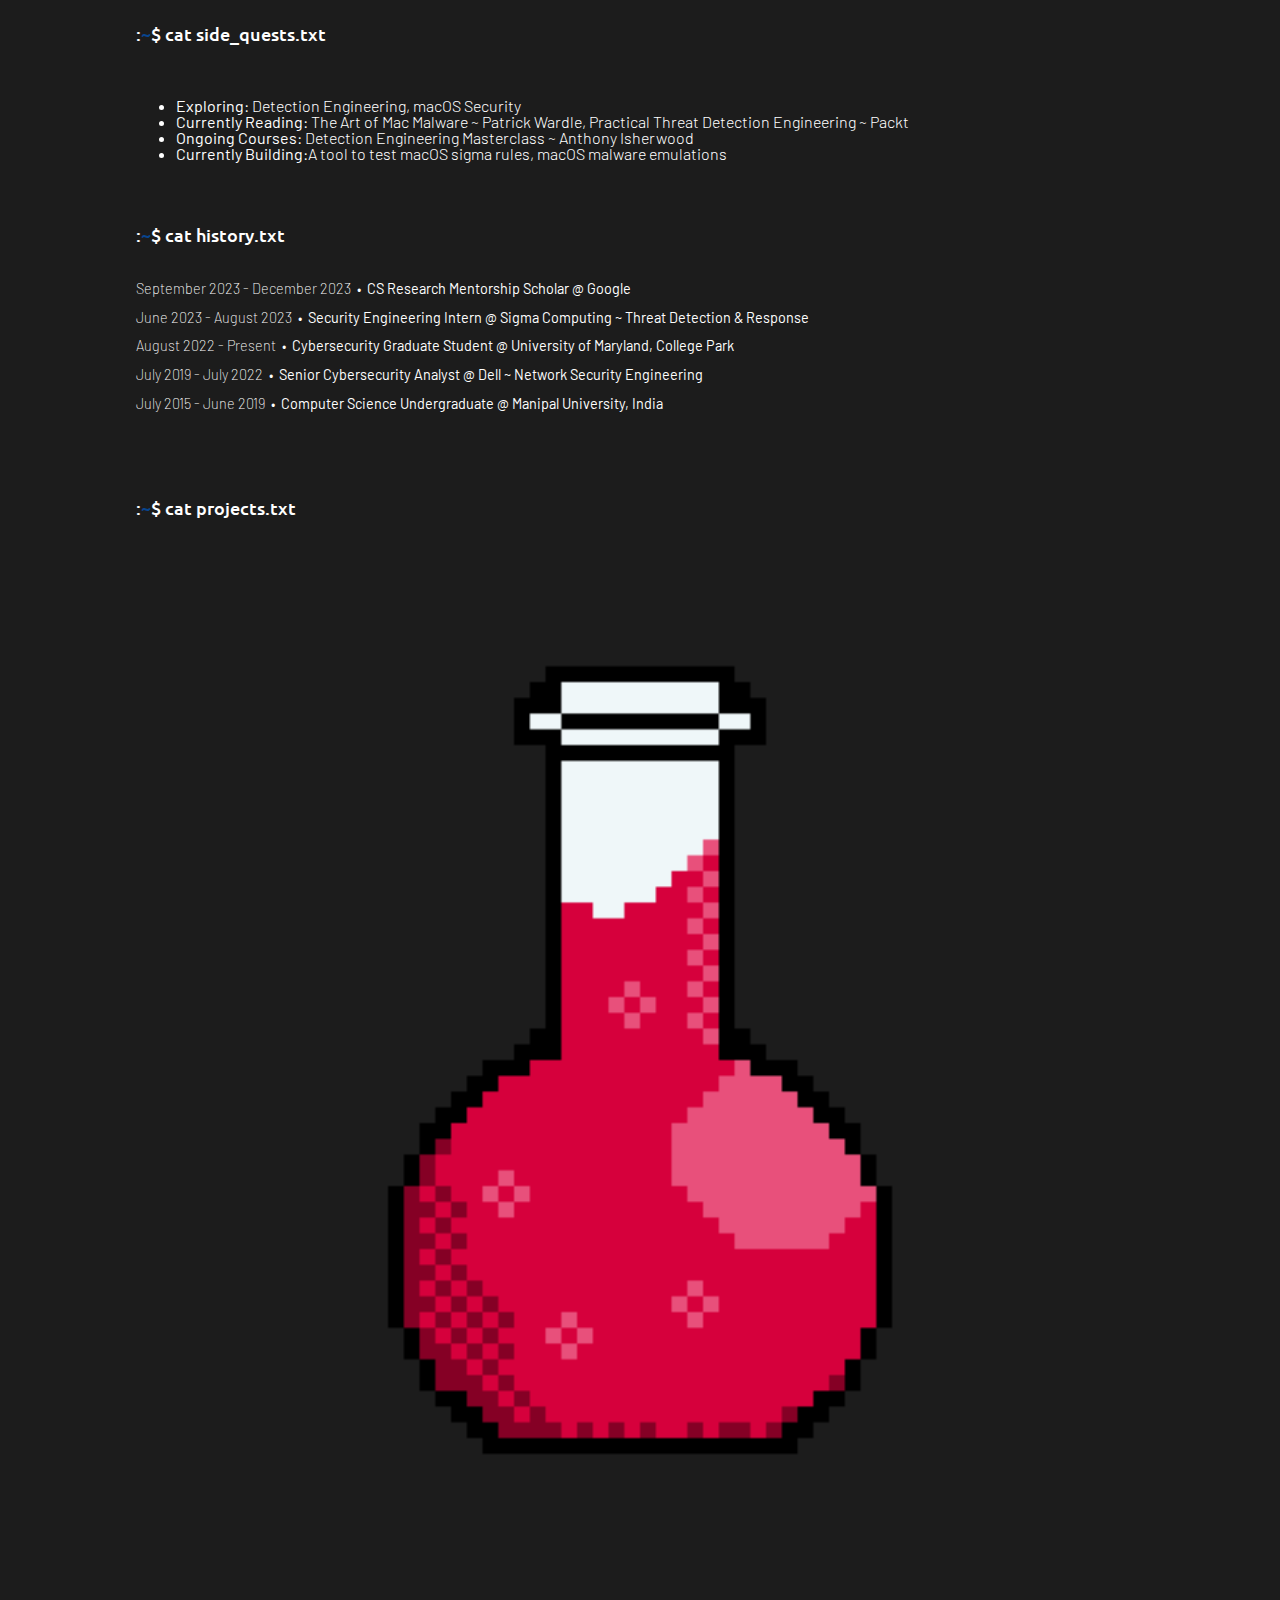
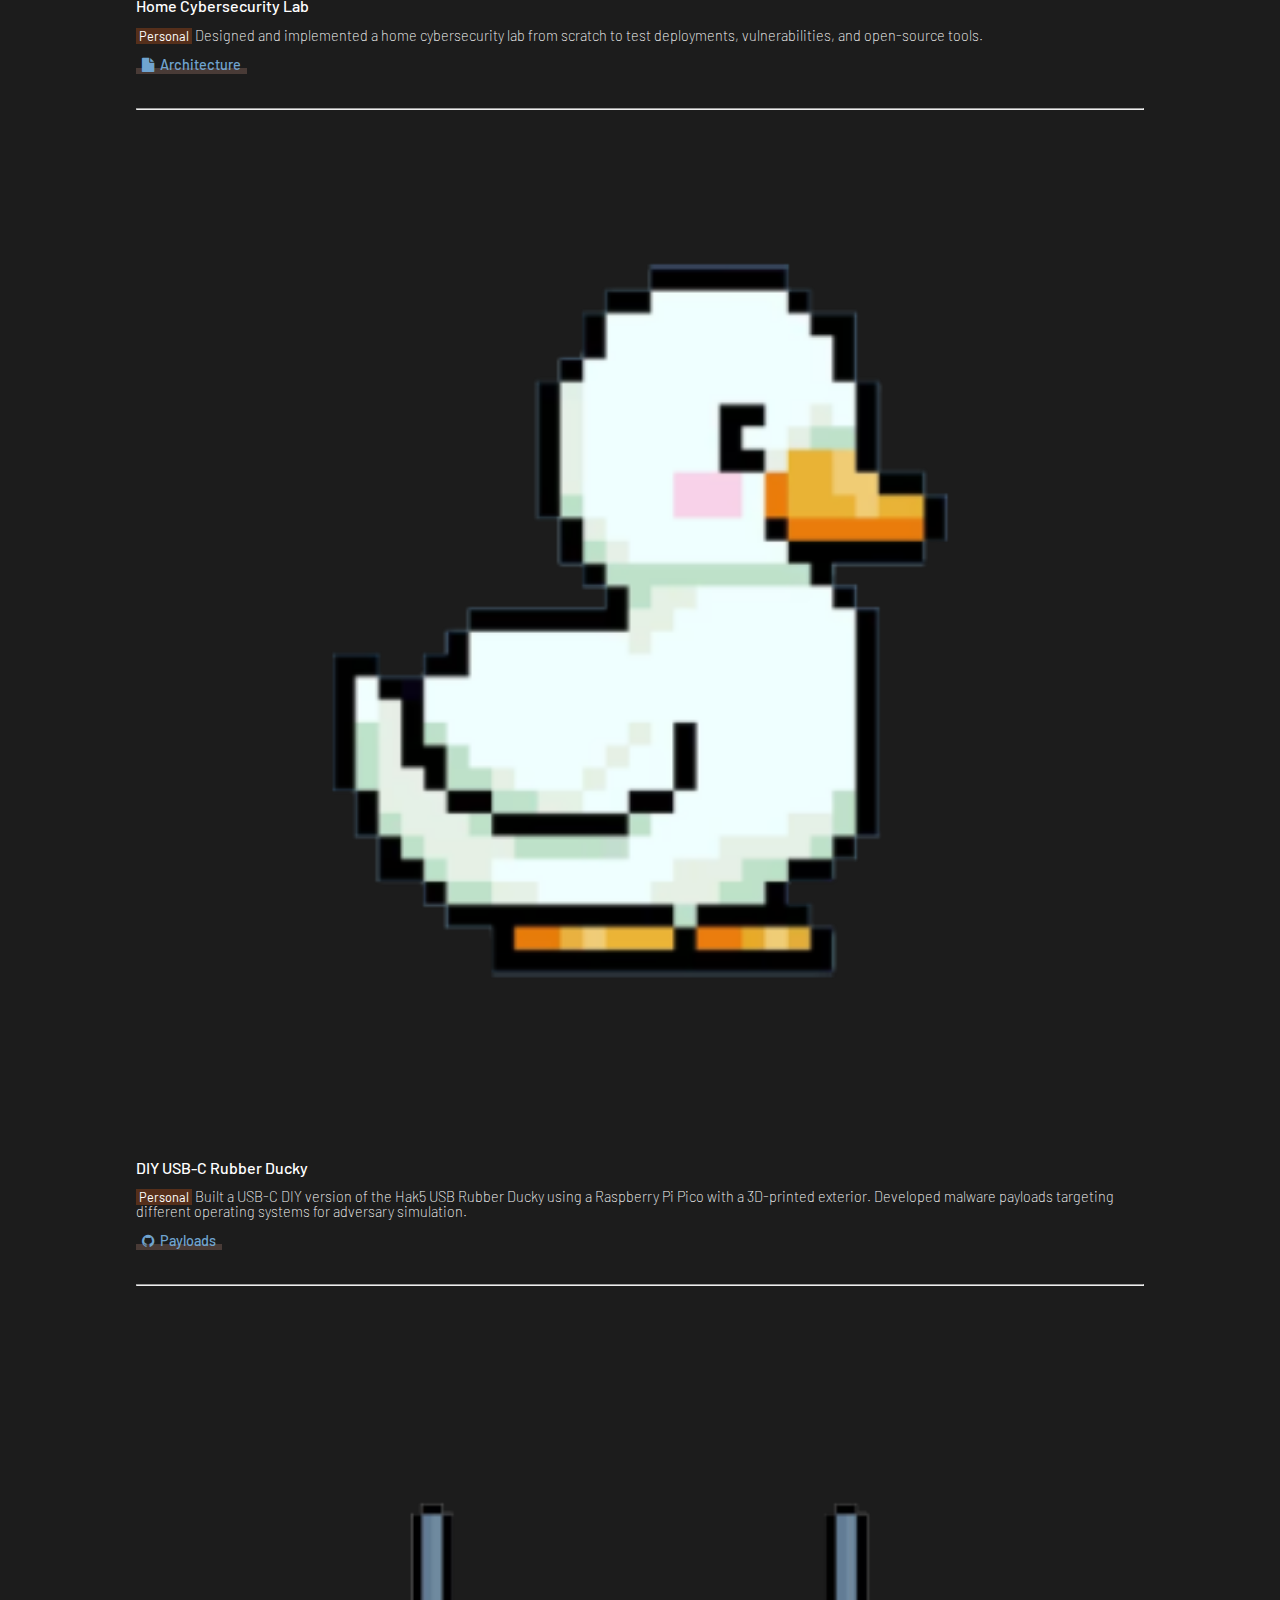
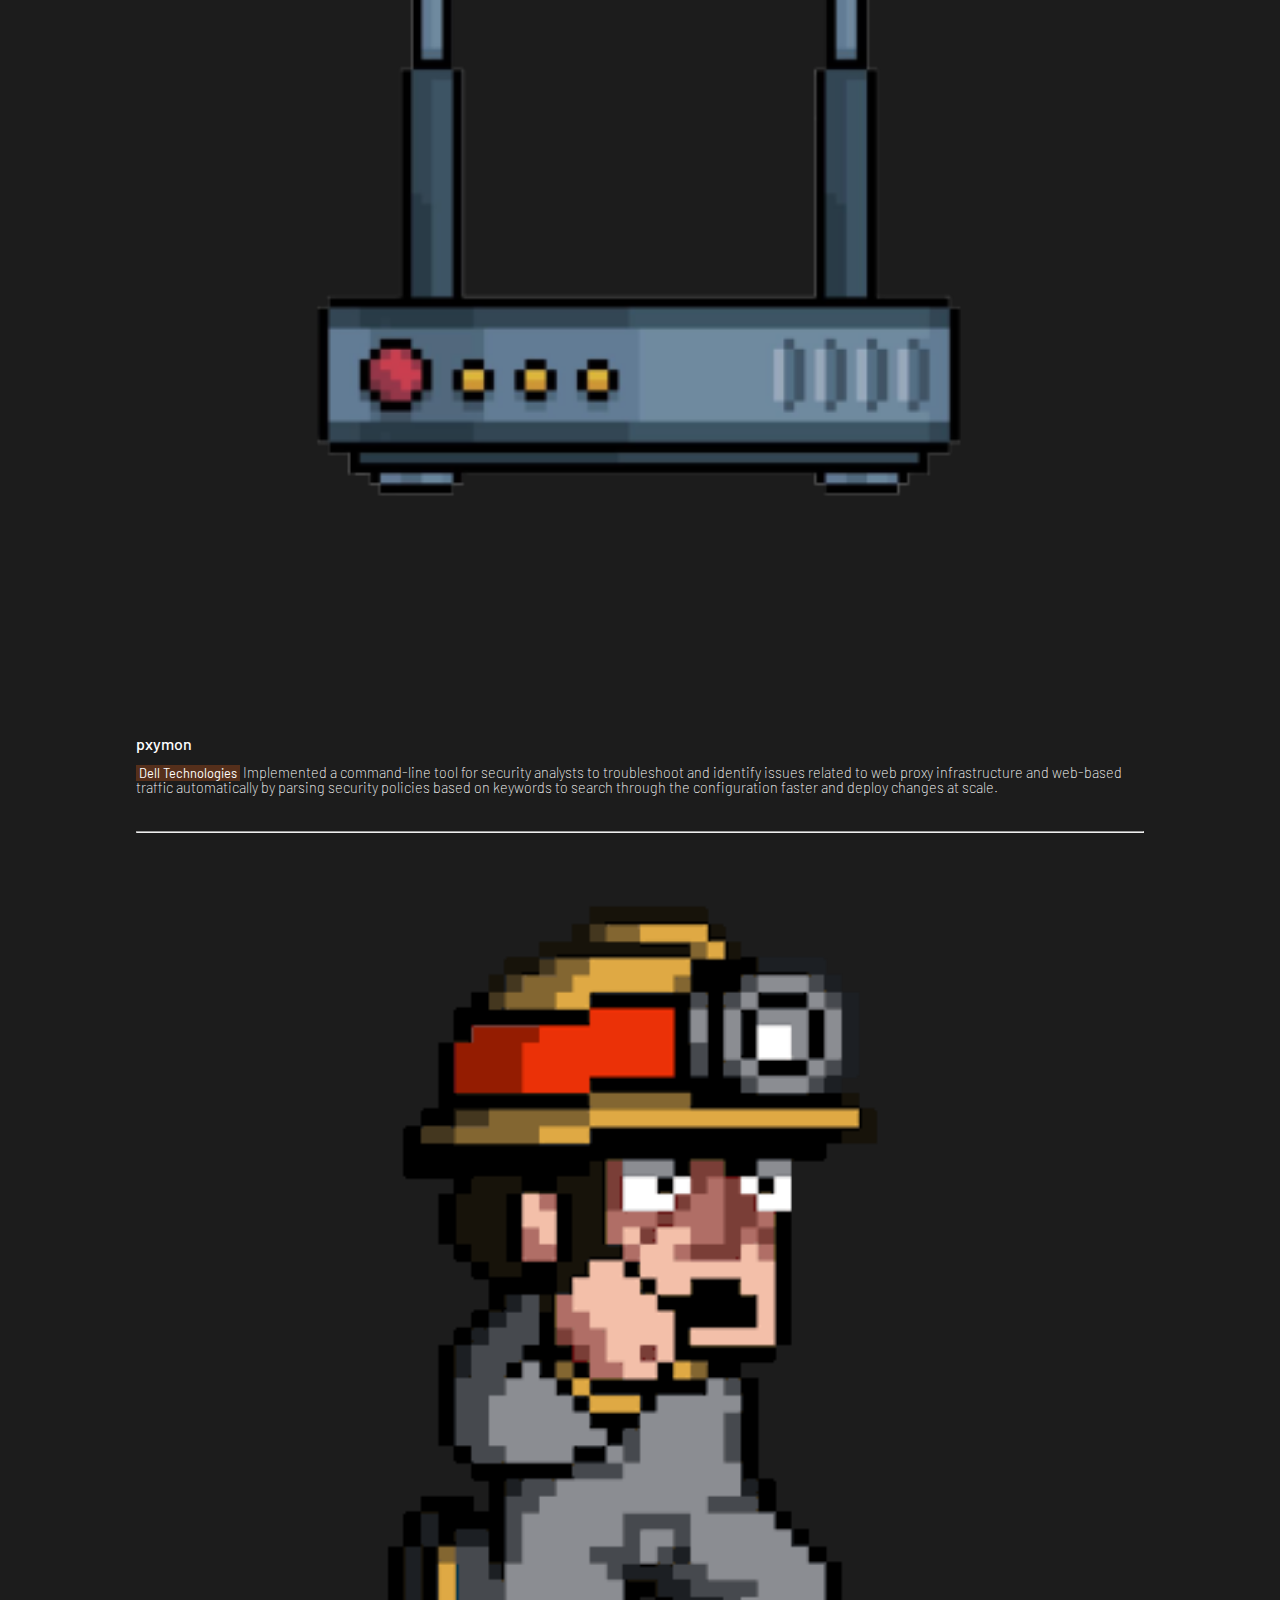
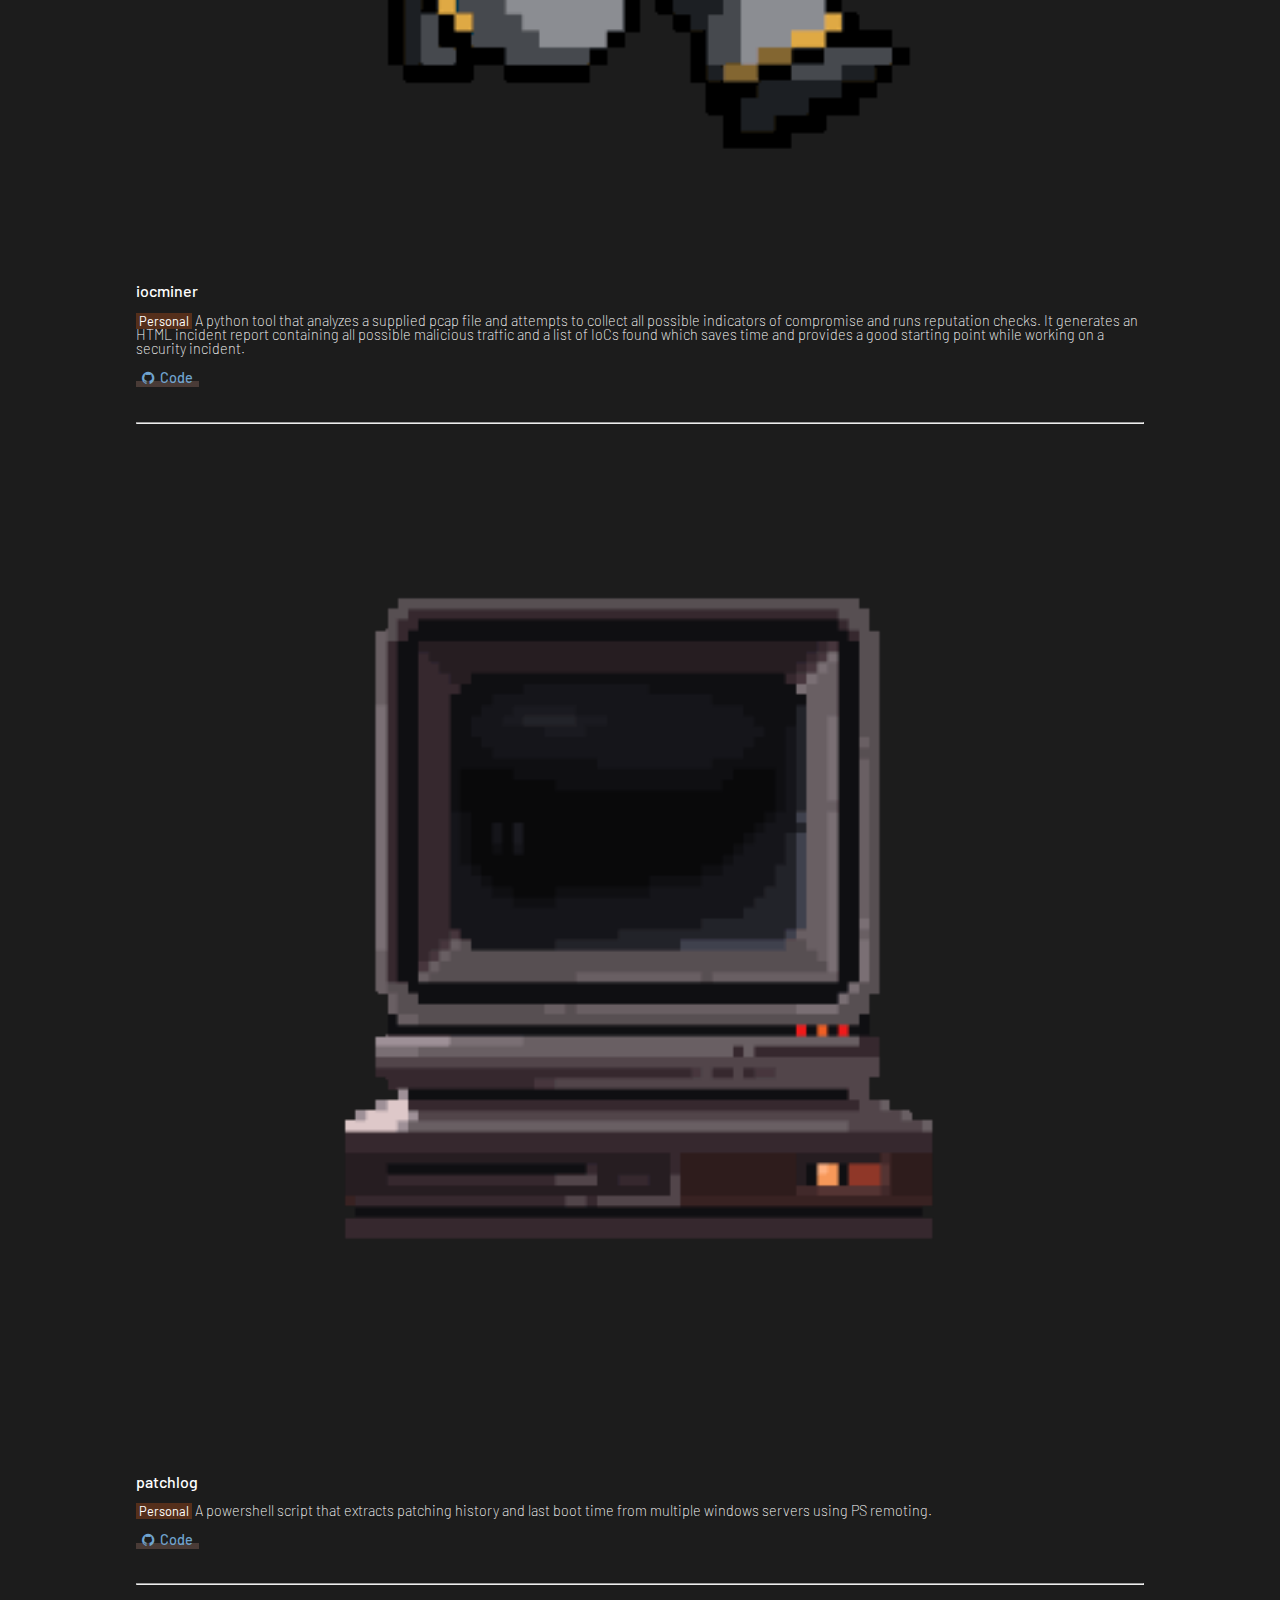
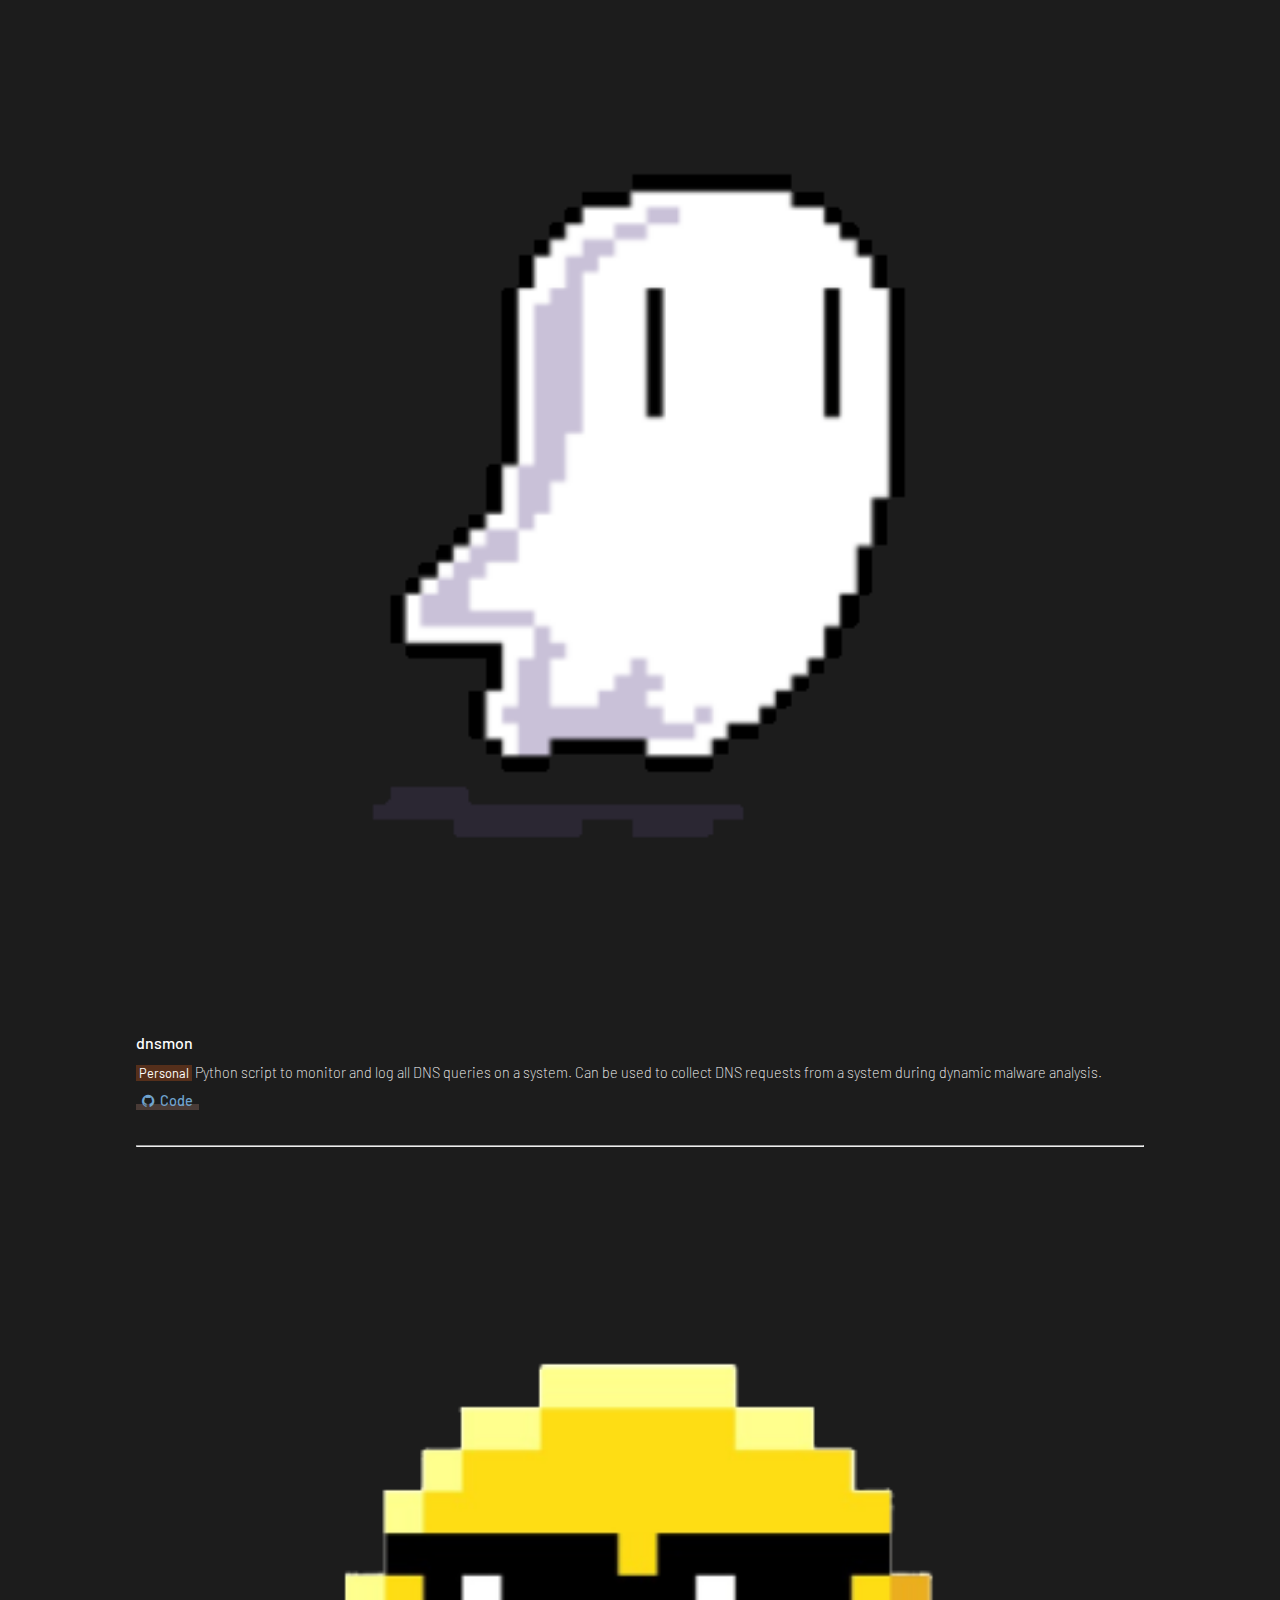
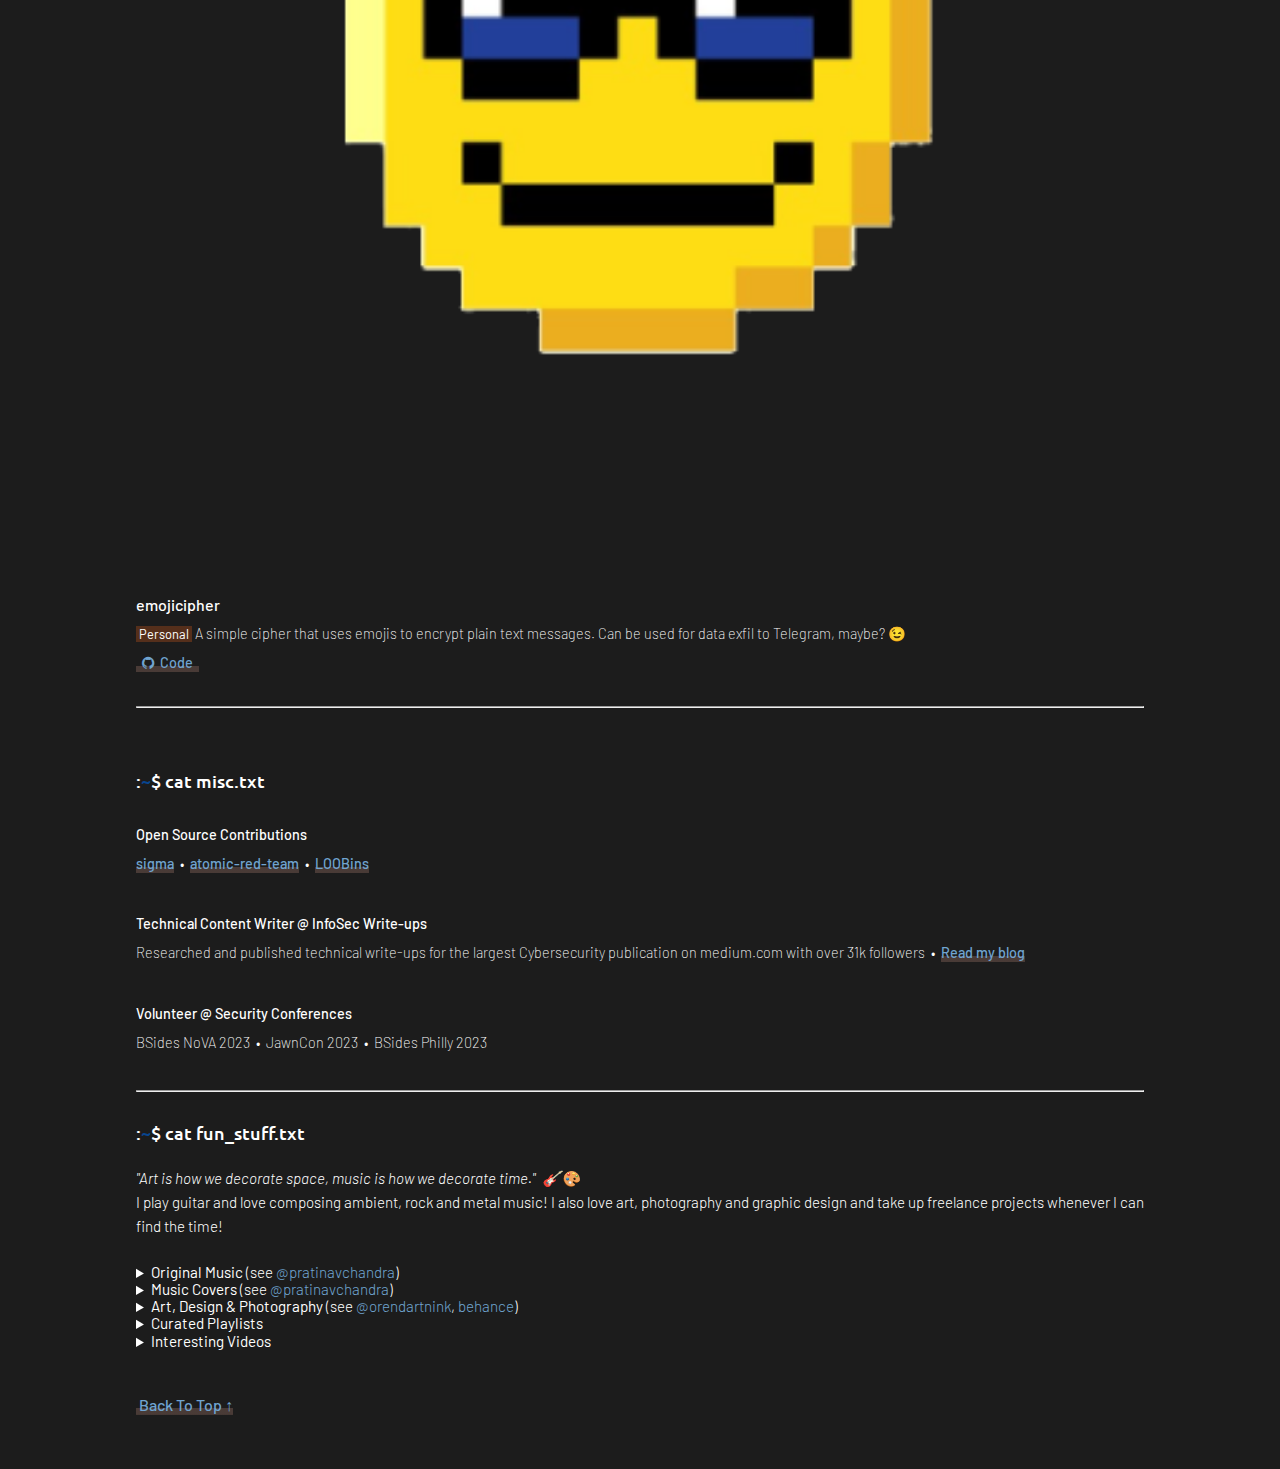
==== commit 7626e150: "Update index.html" ====
--- a/index.html
+++ b/index.html
@@ -125,13 +125,14 @@
         <h4 style="font-weight: 500;font-family:Ubuntu;">:<span style="color:#08458F;">~</span>$ cat side_quests.txt</h4><br>             
          <!-- Currently Learning -->
         <ul>
+          <li><b>Exploring:</b> Detection Engineering, macOS Security</li>
           <li><b>Currently Reading:</b> The Art of Mac Malware ~ Patrick Wardle, Practical Threat Detection Engineering ~ Packt</li>
           <li><b>Ongoing Courses:</b> Detection Engineering Masterclass ~ Anthony Isherwood</li>
-          <li><b>Currently Building:</b> An automated macOS detection validation tool</li>
+          <li><b>Currently Building:</b>A tool to test macOS sigma rules, macOS malware emulations</li>
         </ul>
 </div>
 <!-- History -->
-<div class="container px-0 px-md-3" id="news" style="padding-top: 1rem;">
+<div class="container px-0 px-md-3" id="news" style="padding-top: 0.5rem;">
   <h4 style="font-weight: 500;font-family:Ubuntu;">:<span style="color:#08458F;">~</span>$ cat history.txt</h4>
   <div class="row mt-4">
     <div class="col-12">
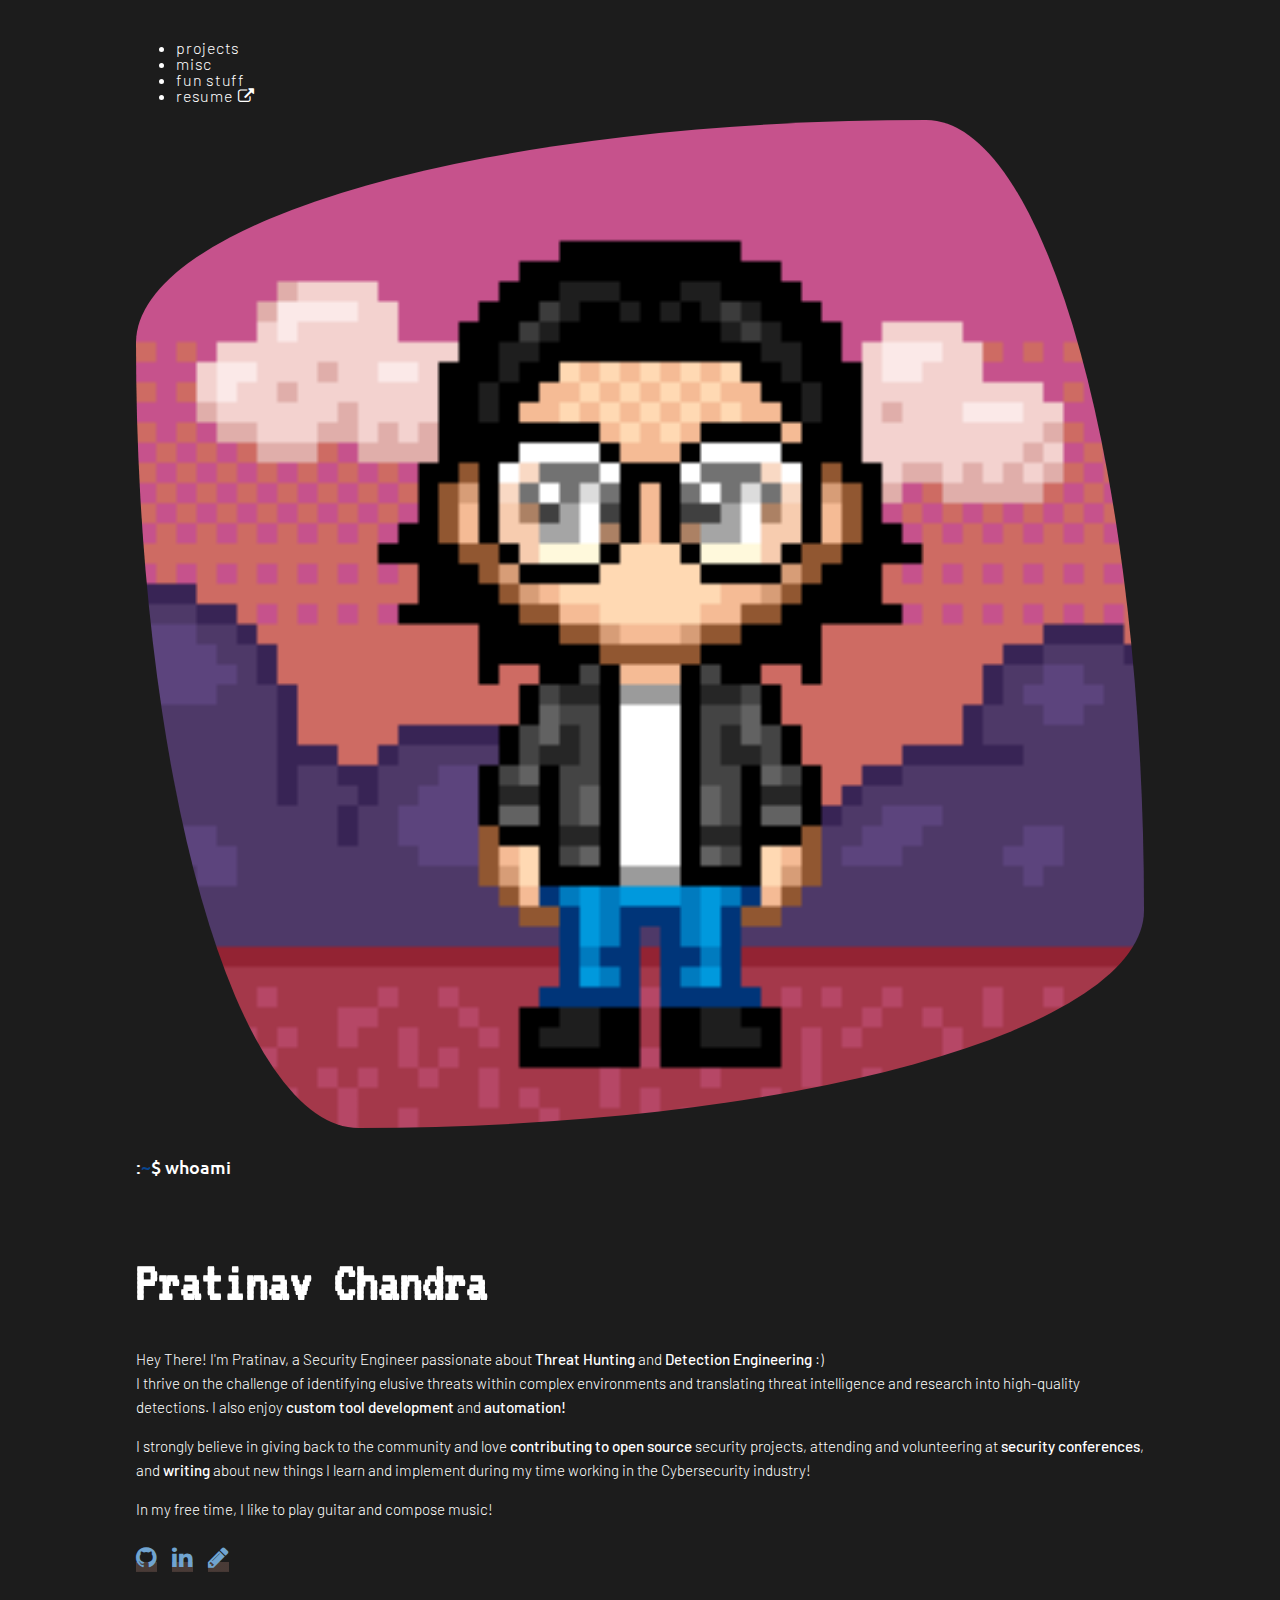
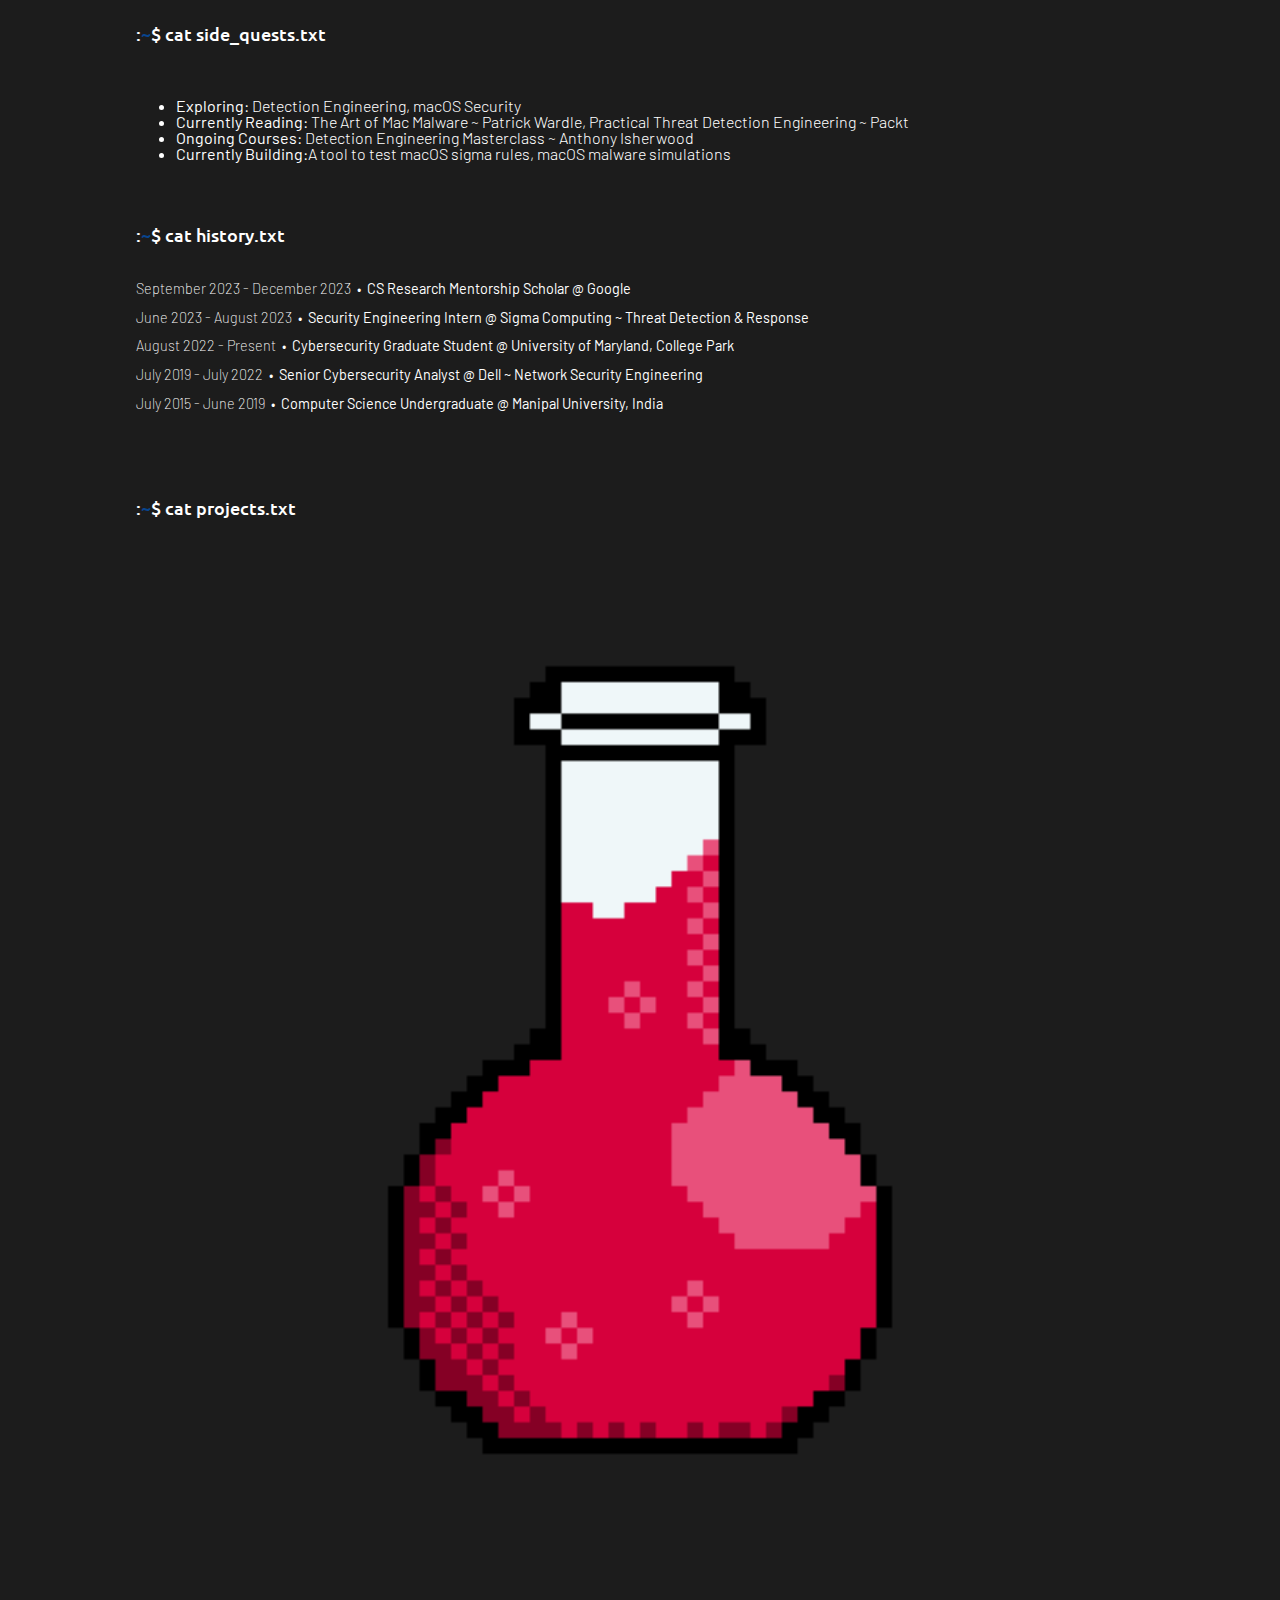
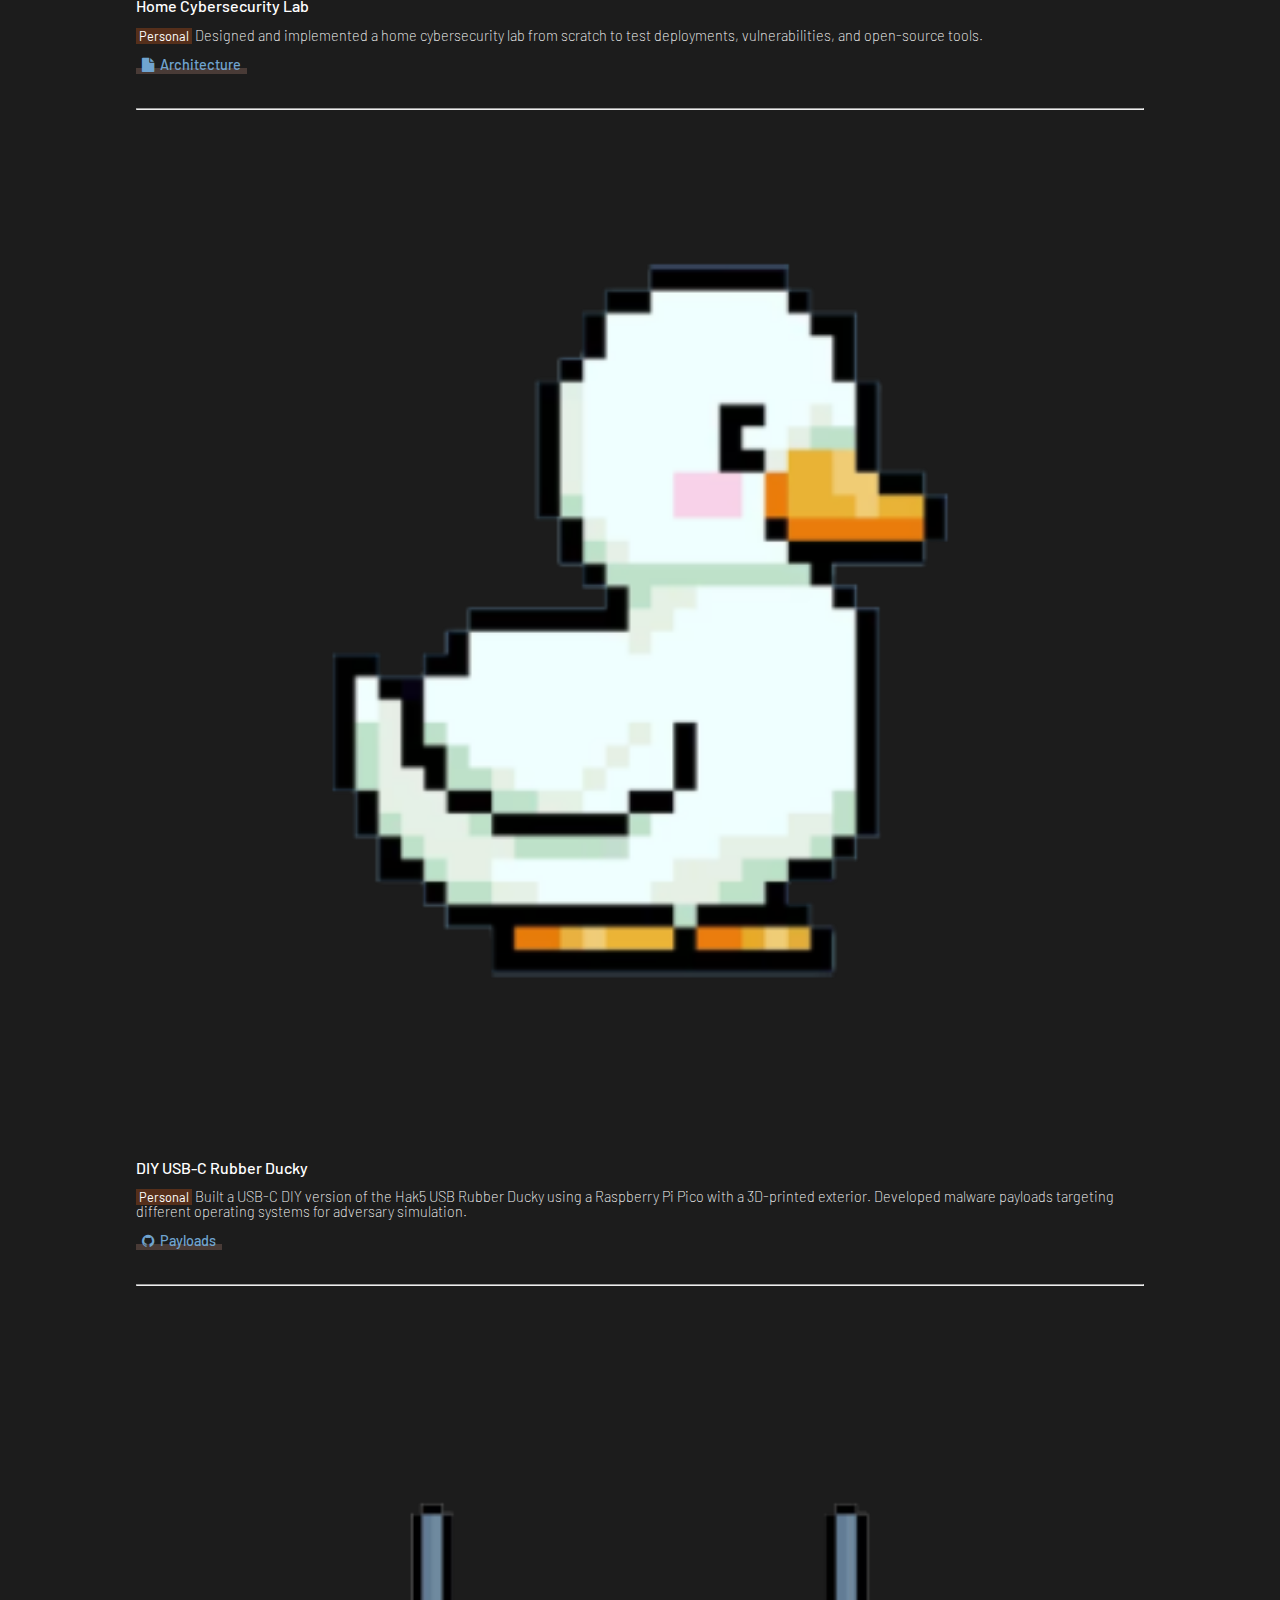
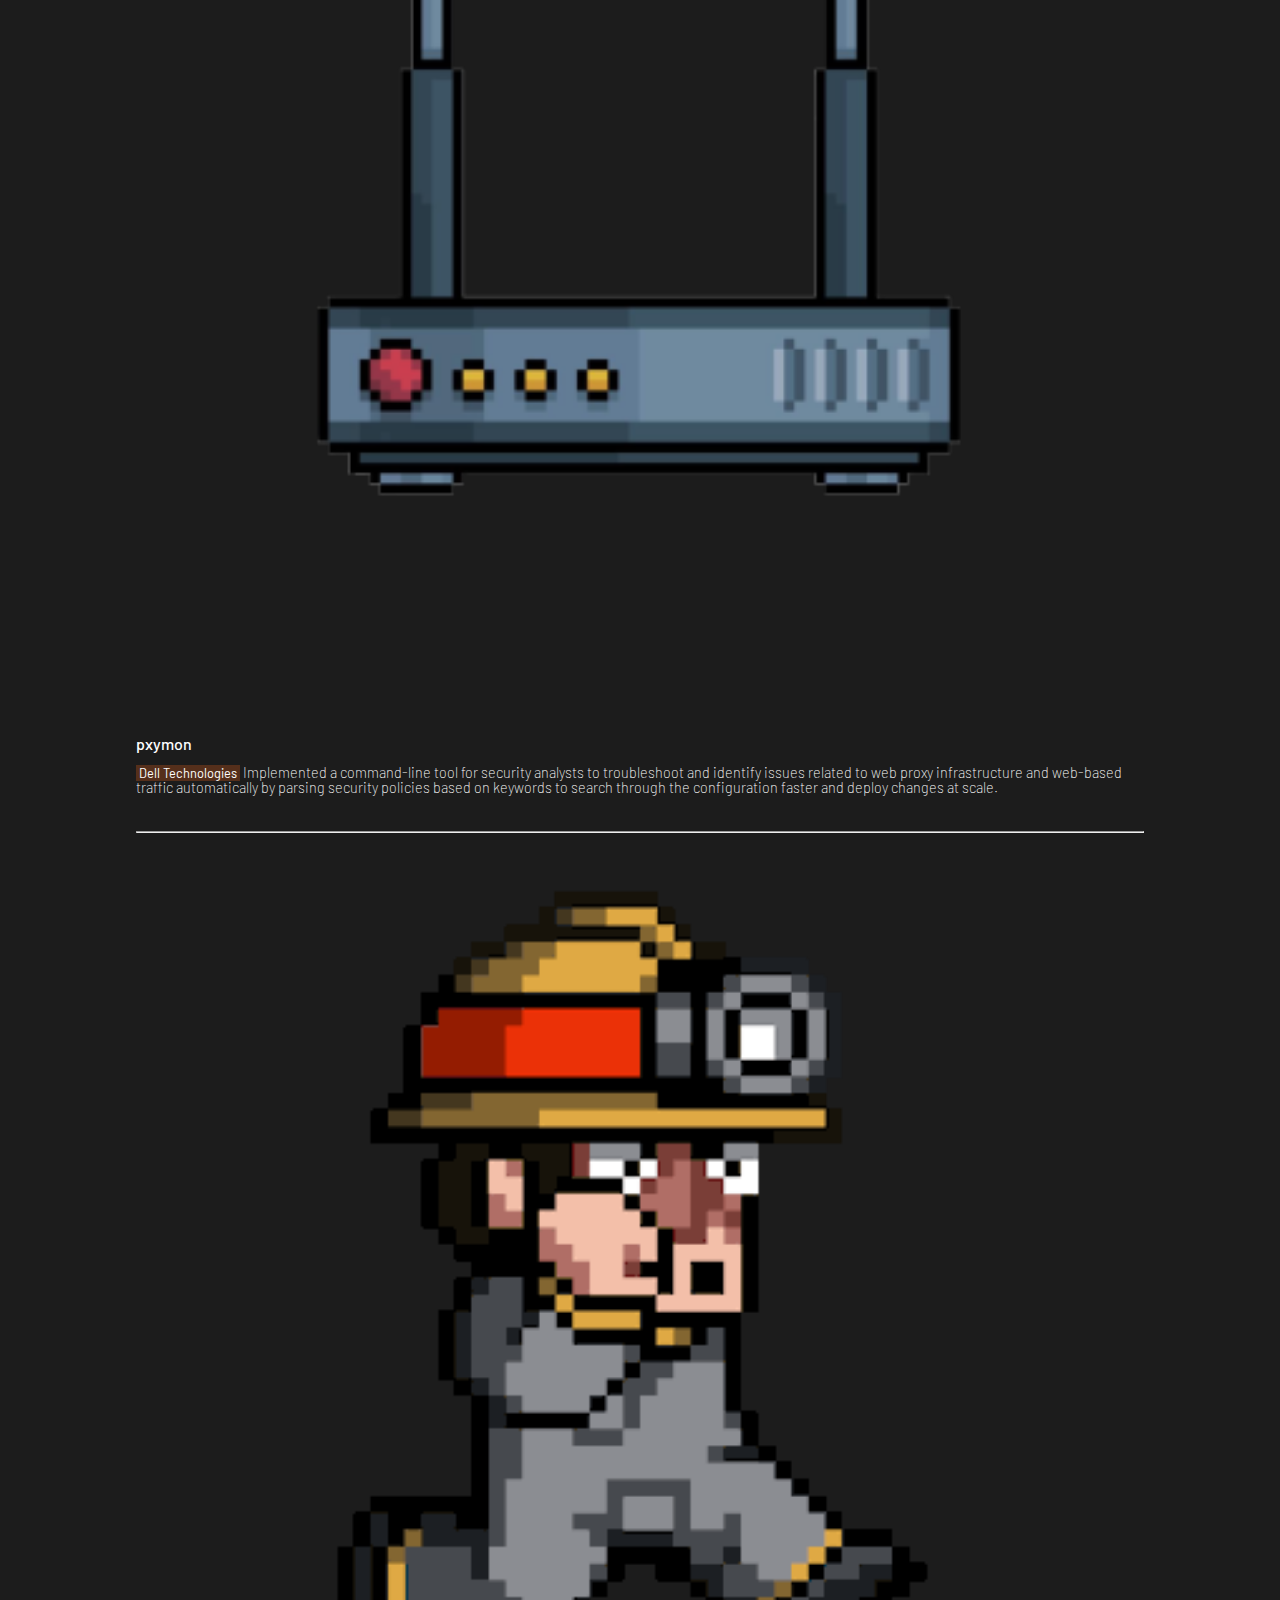
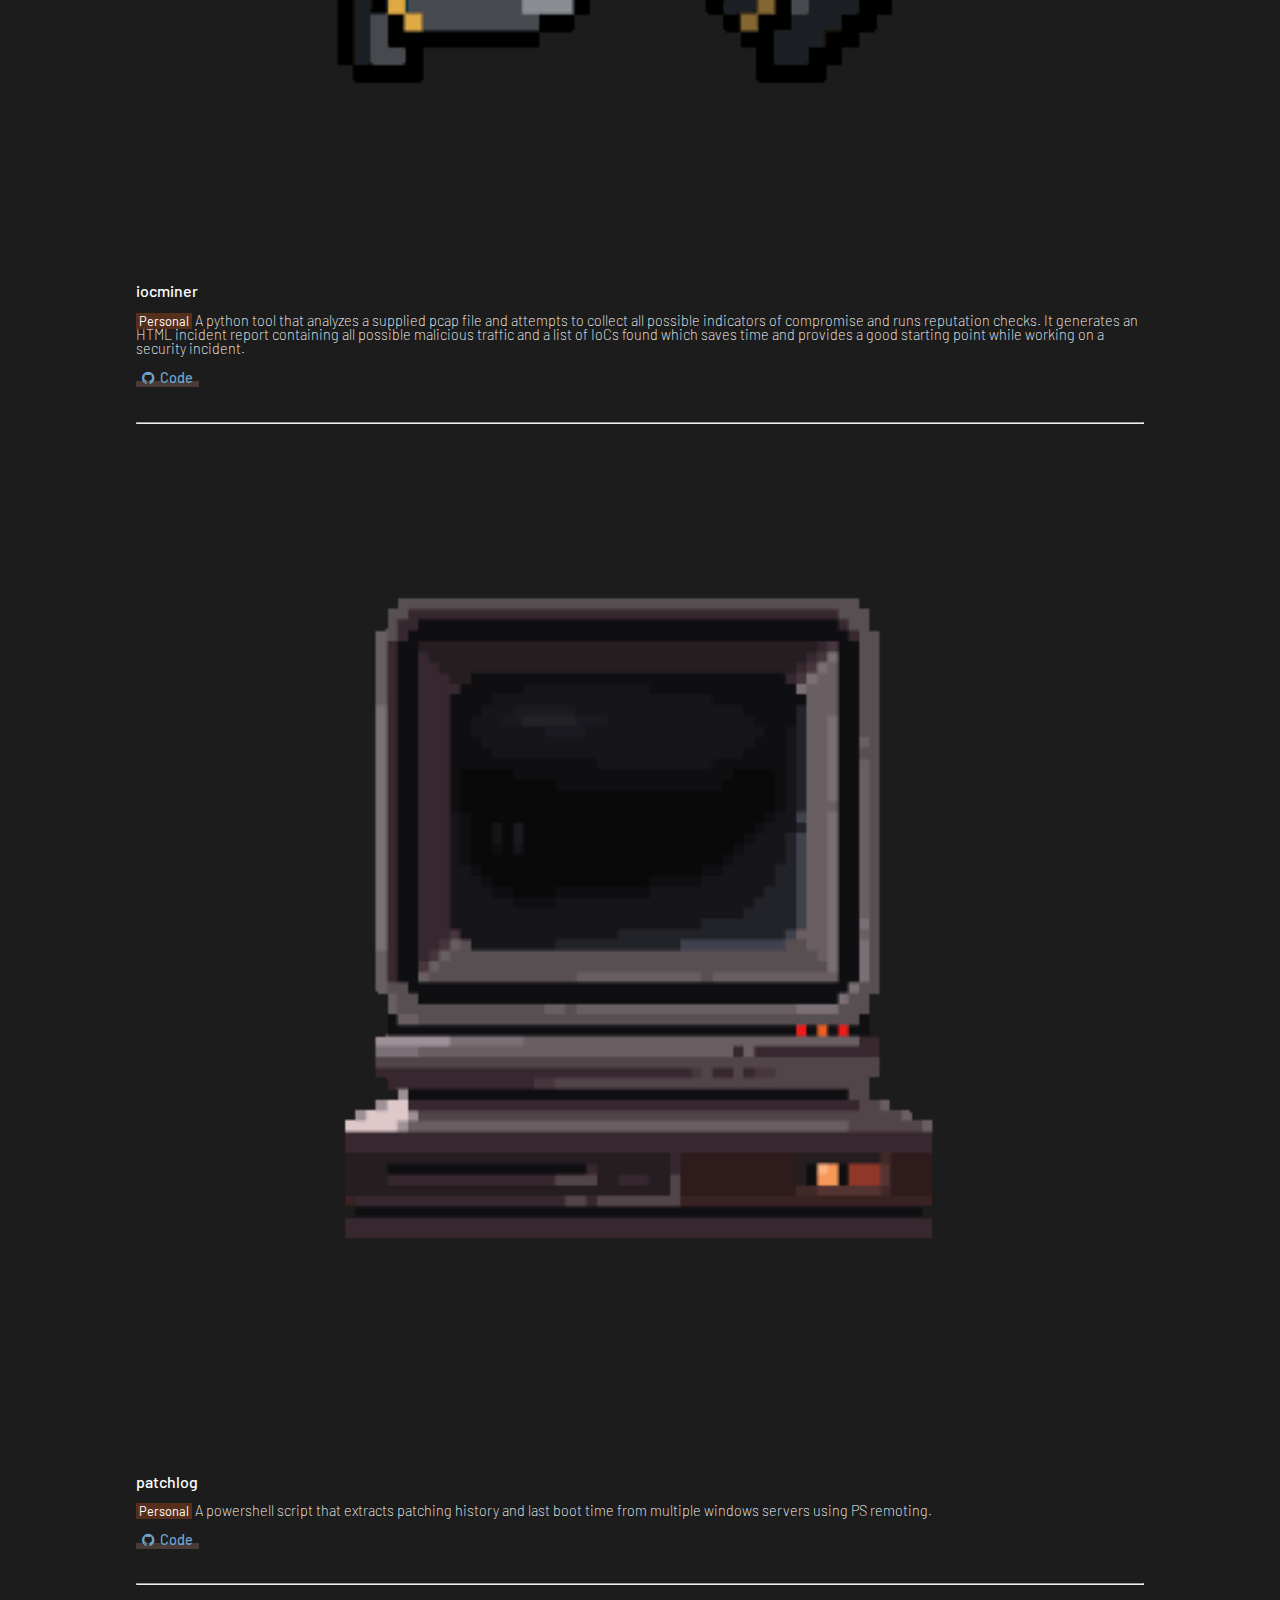
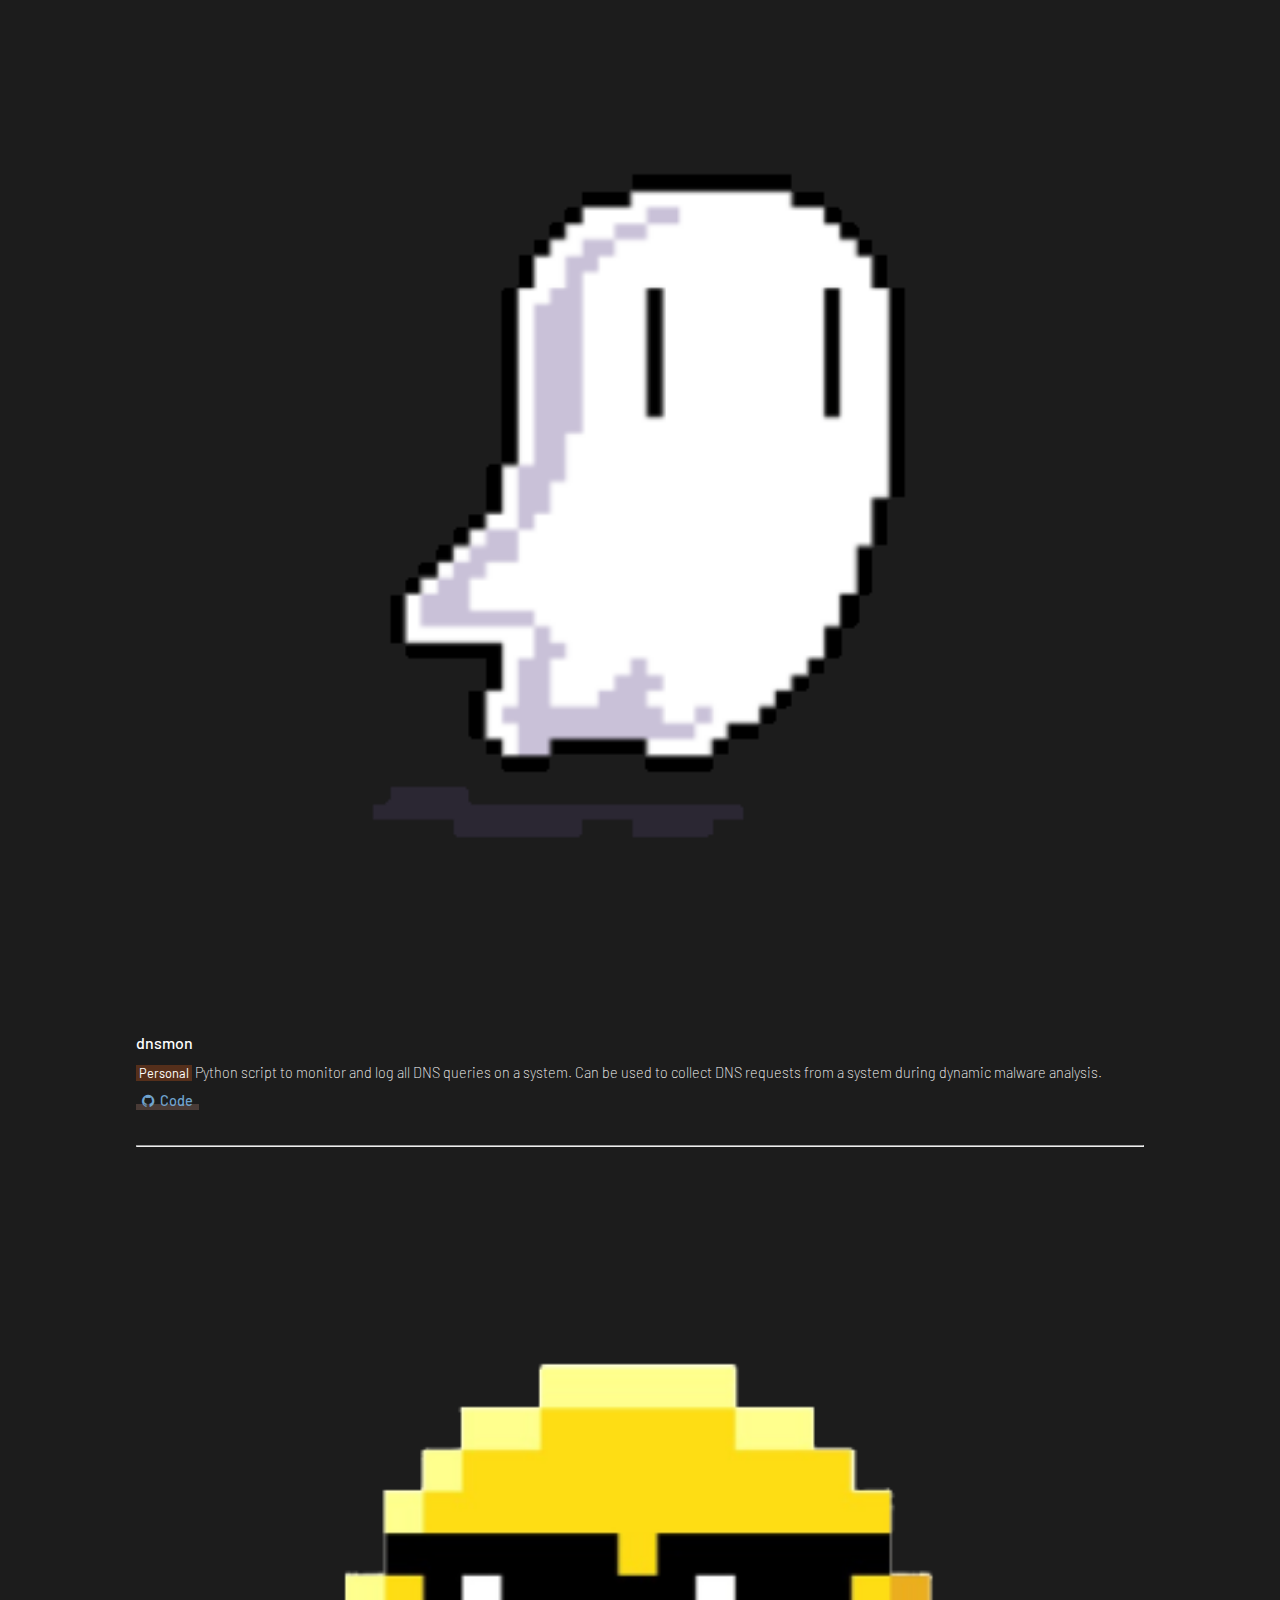
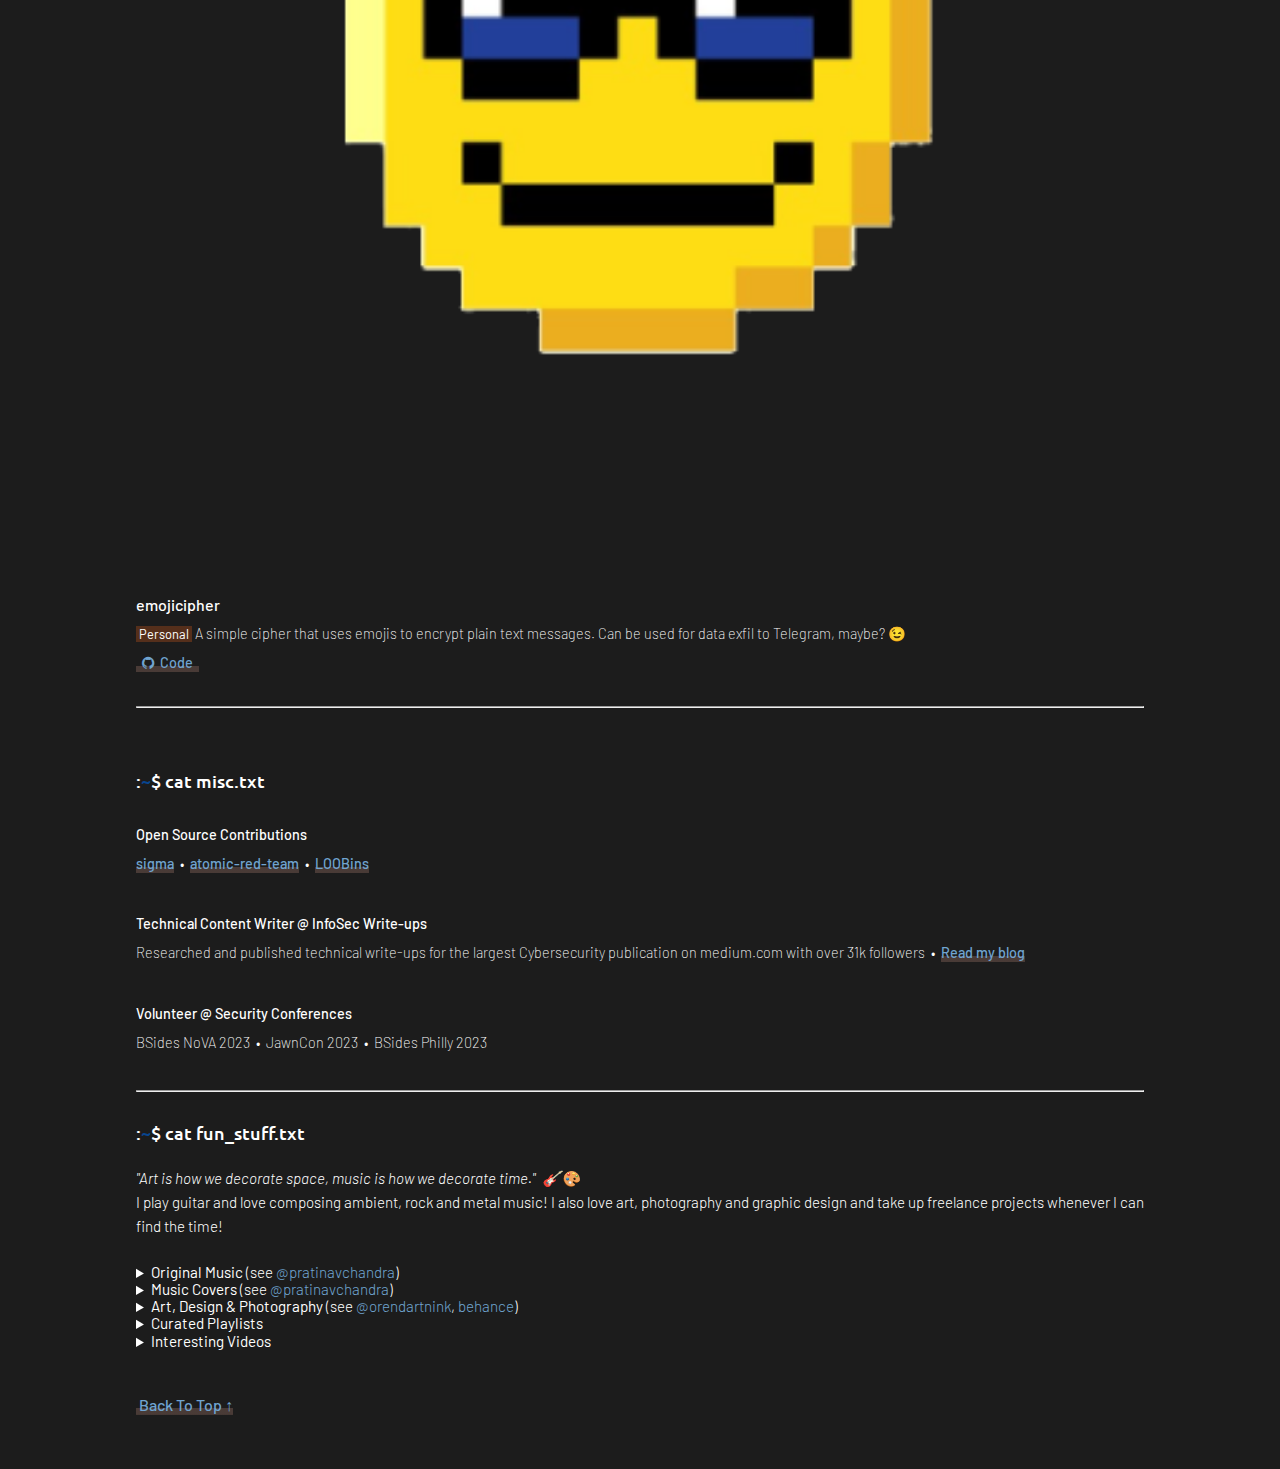
==== commit 28eb48aa: "Update index.html" ====
--- a/index.html
+++ b/index.html
@@ -128,7 +128,7 @@
           <li><b>Exploring:</b> Detection Engineering, macOS Security</li>
           <li><b>Currently Reading:</b> The Art of Mac Malware ~ Patrick Wardle, Practical Threat Detection Engineering ~ Packt</li>
           <li><b>Ongoing Courses:</b> Detection Engineering Masterclass ~ Anthony Isherwood</li>
-          <li><b>Currently Building:</b>A tool to test macOS sigma rules, macOS malware emulations</li>
+          <li><b>Currently Building:</b>A tool to test macOS sigma rules, macOS malware simulations</li>
         </ul>
 </div>
 <!-- History -->
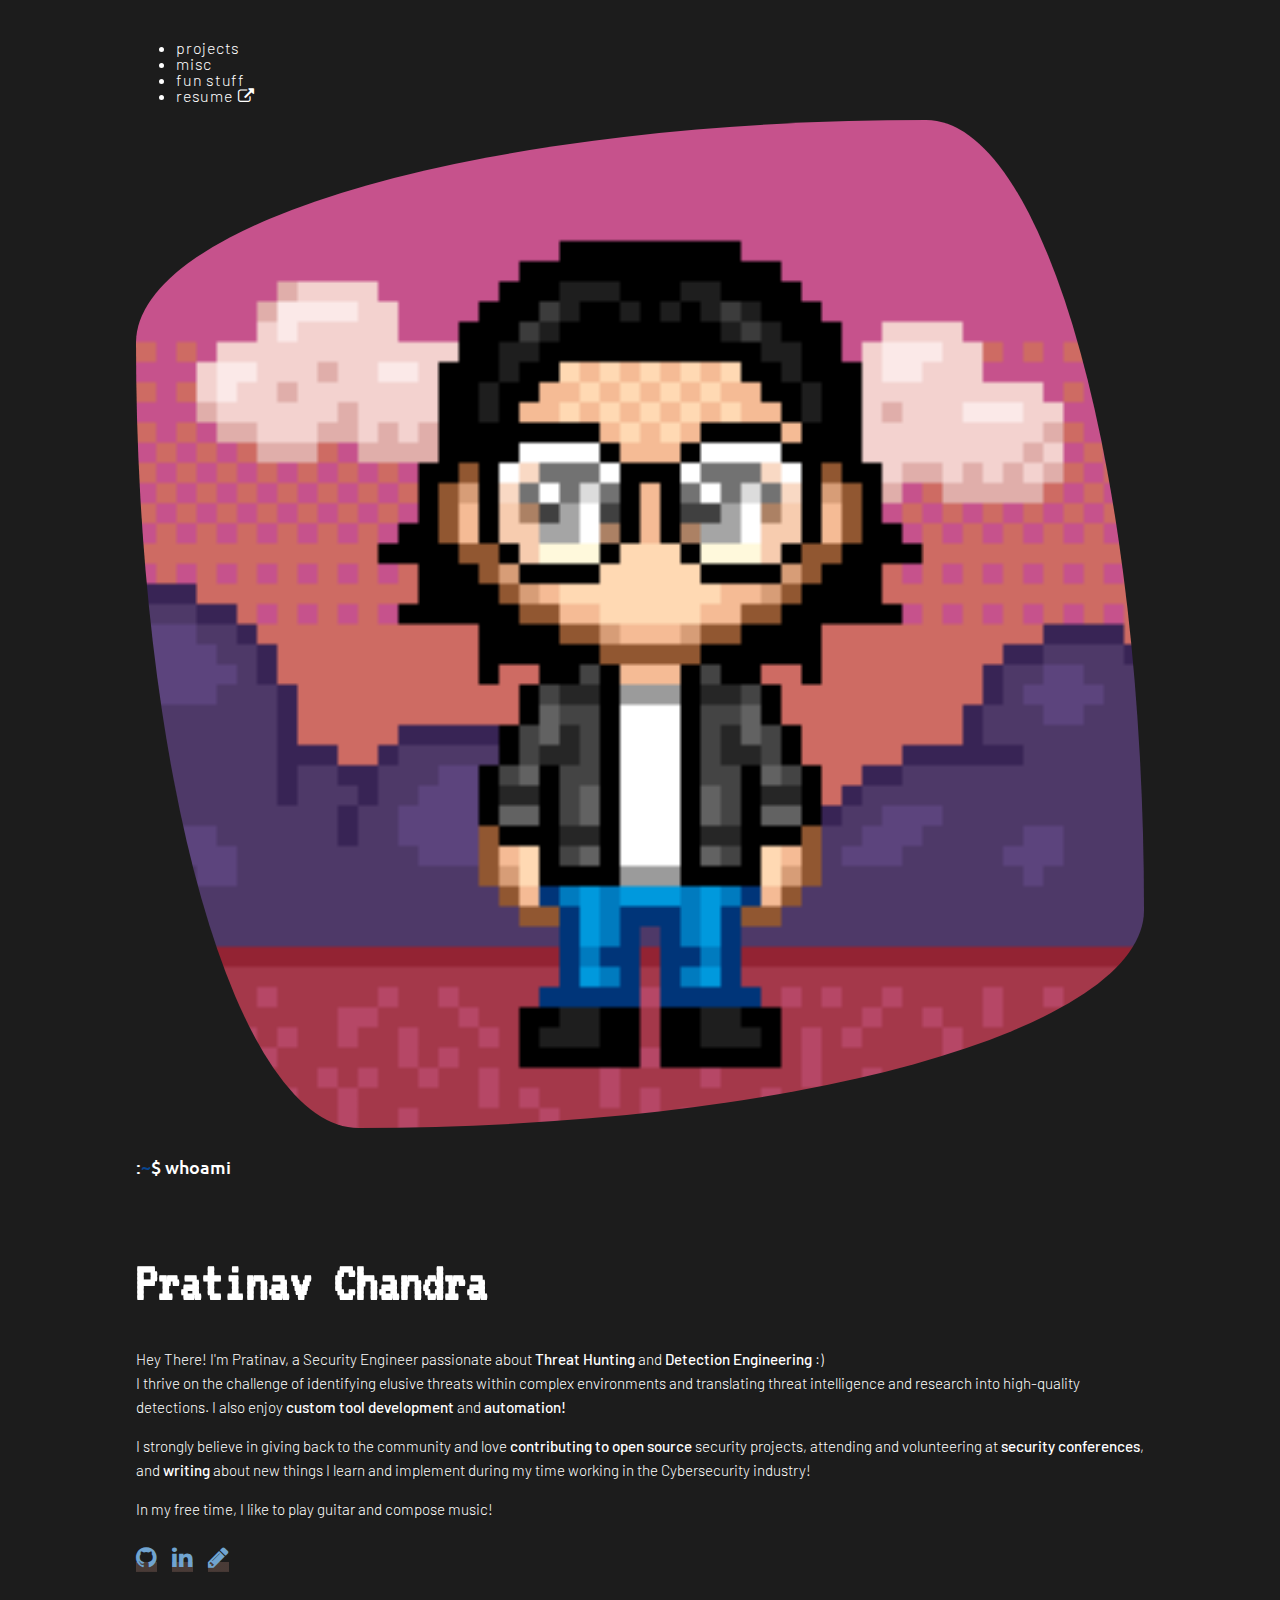
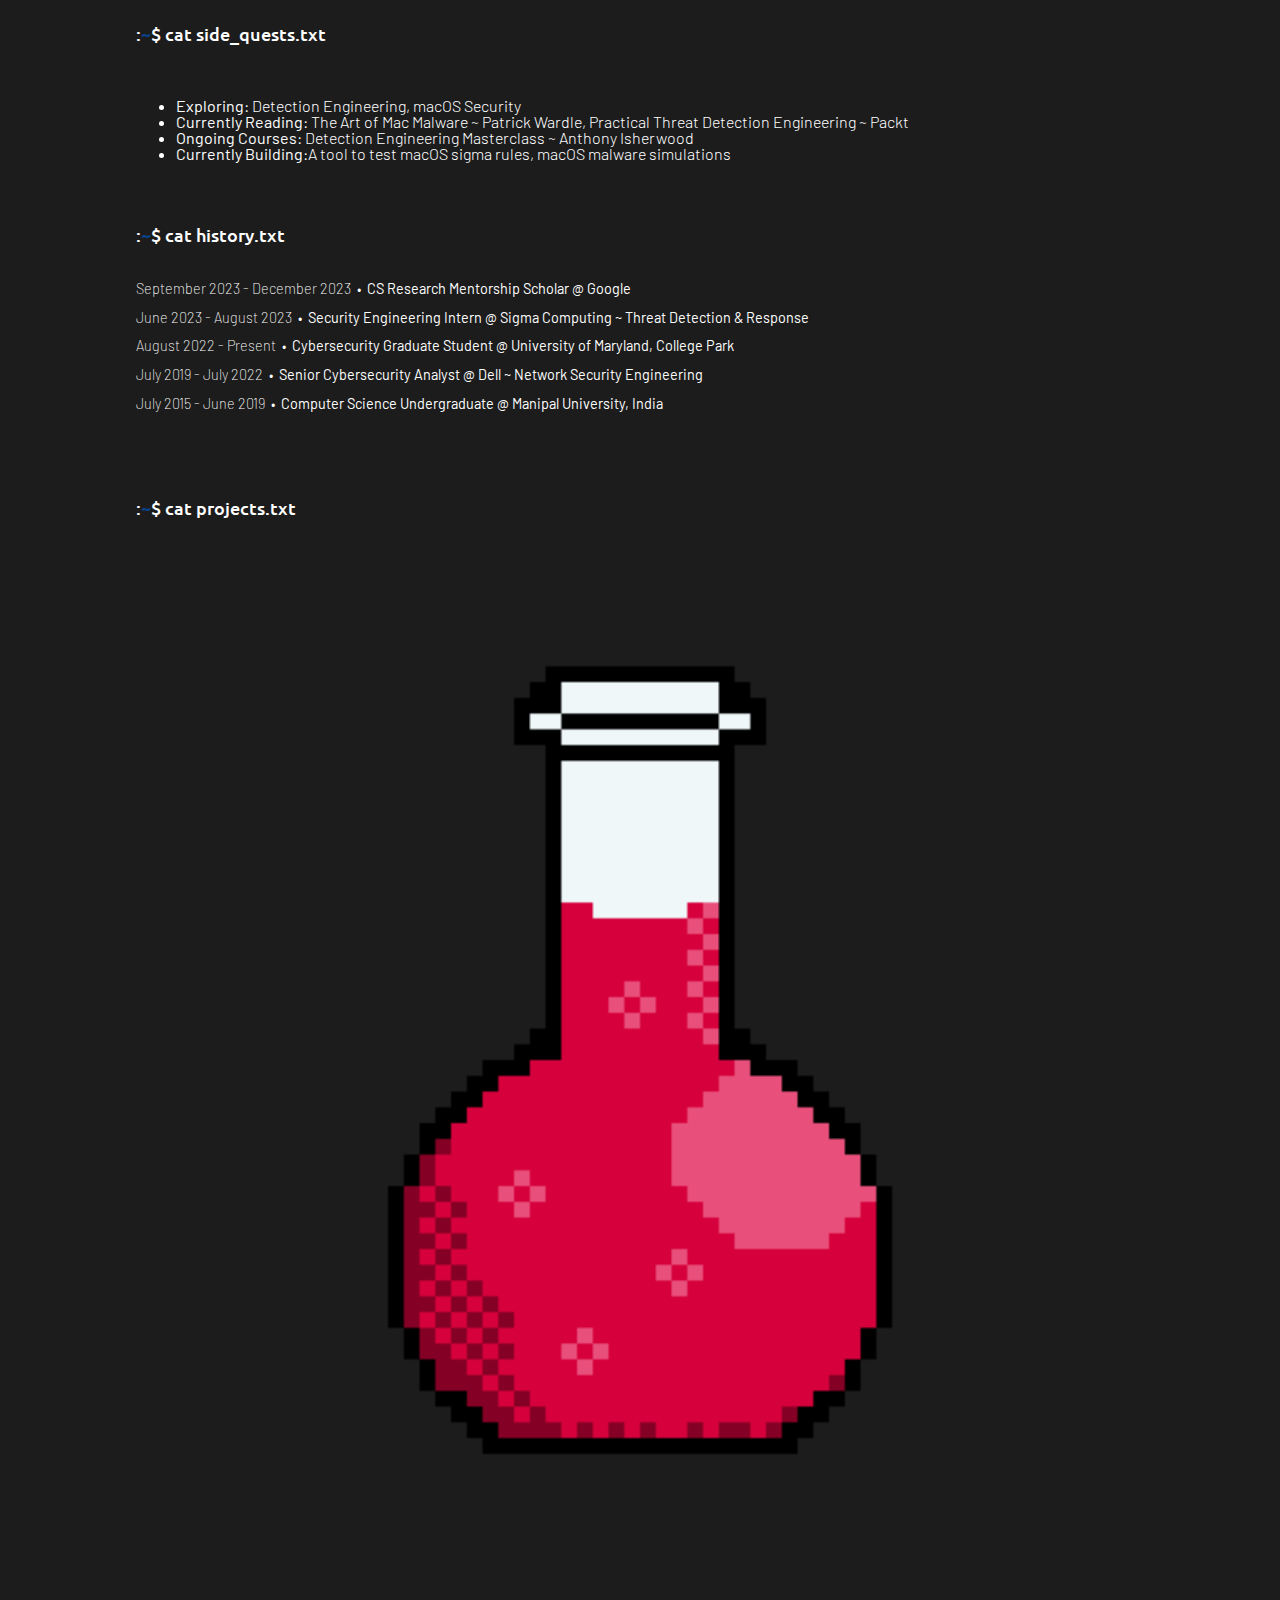
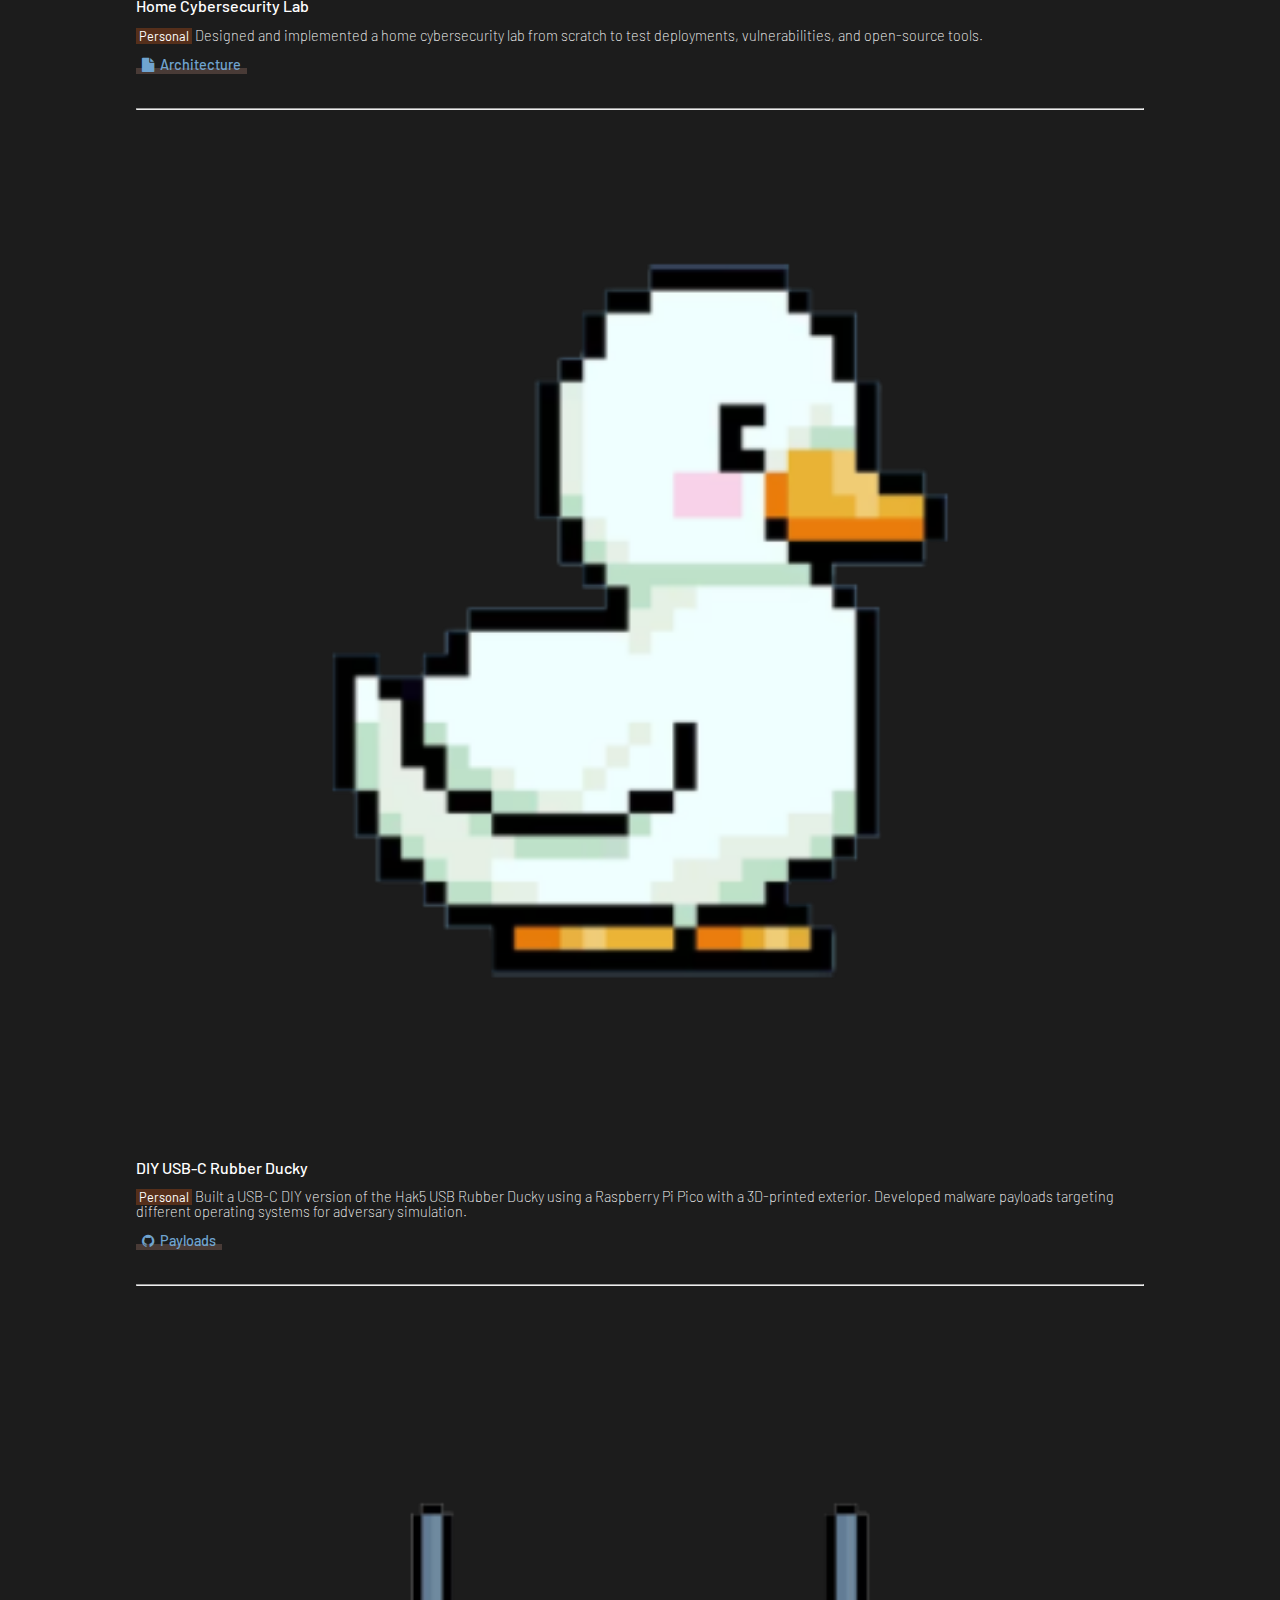
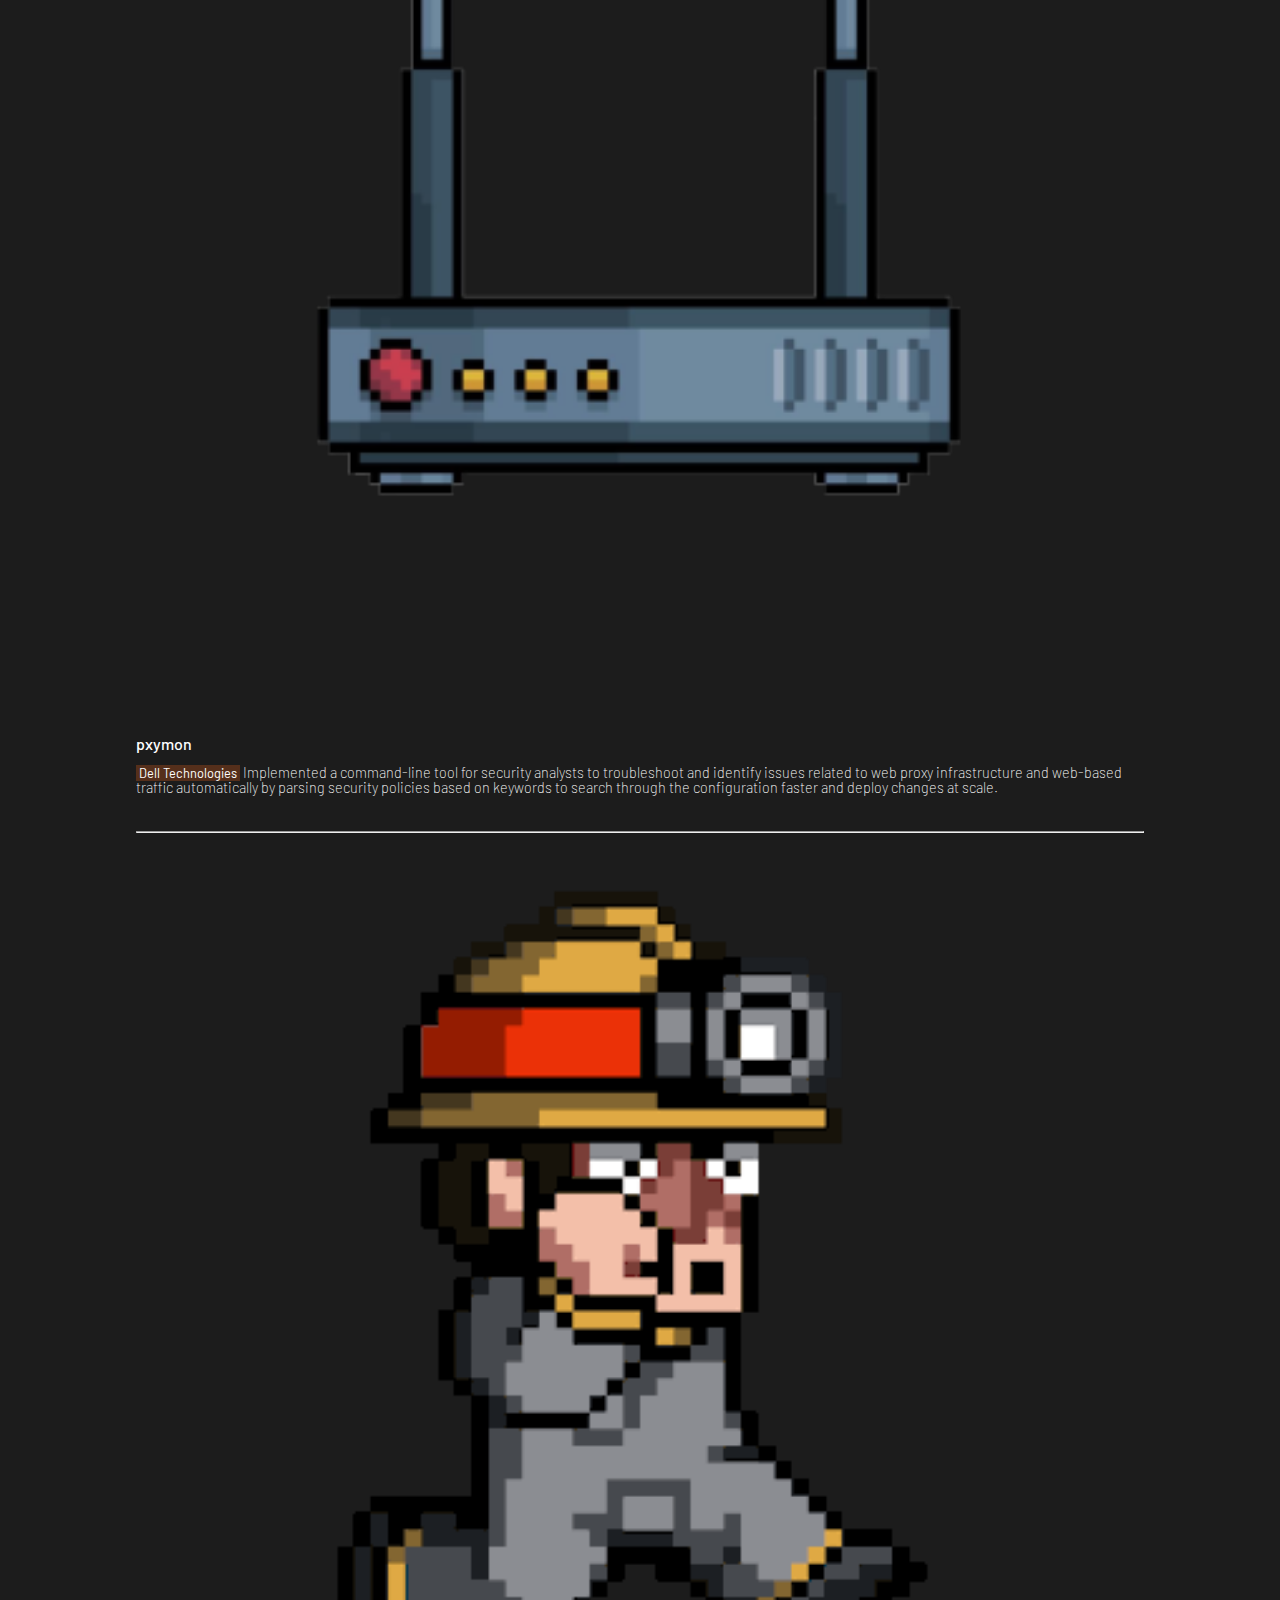
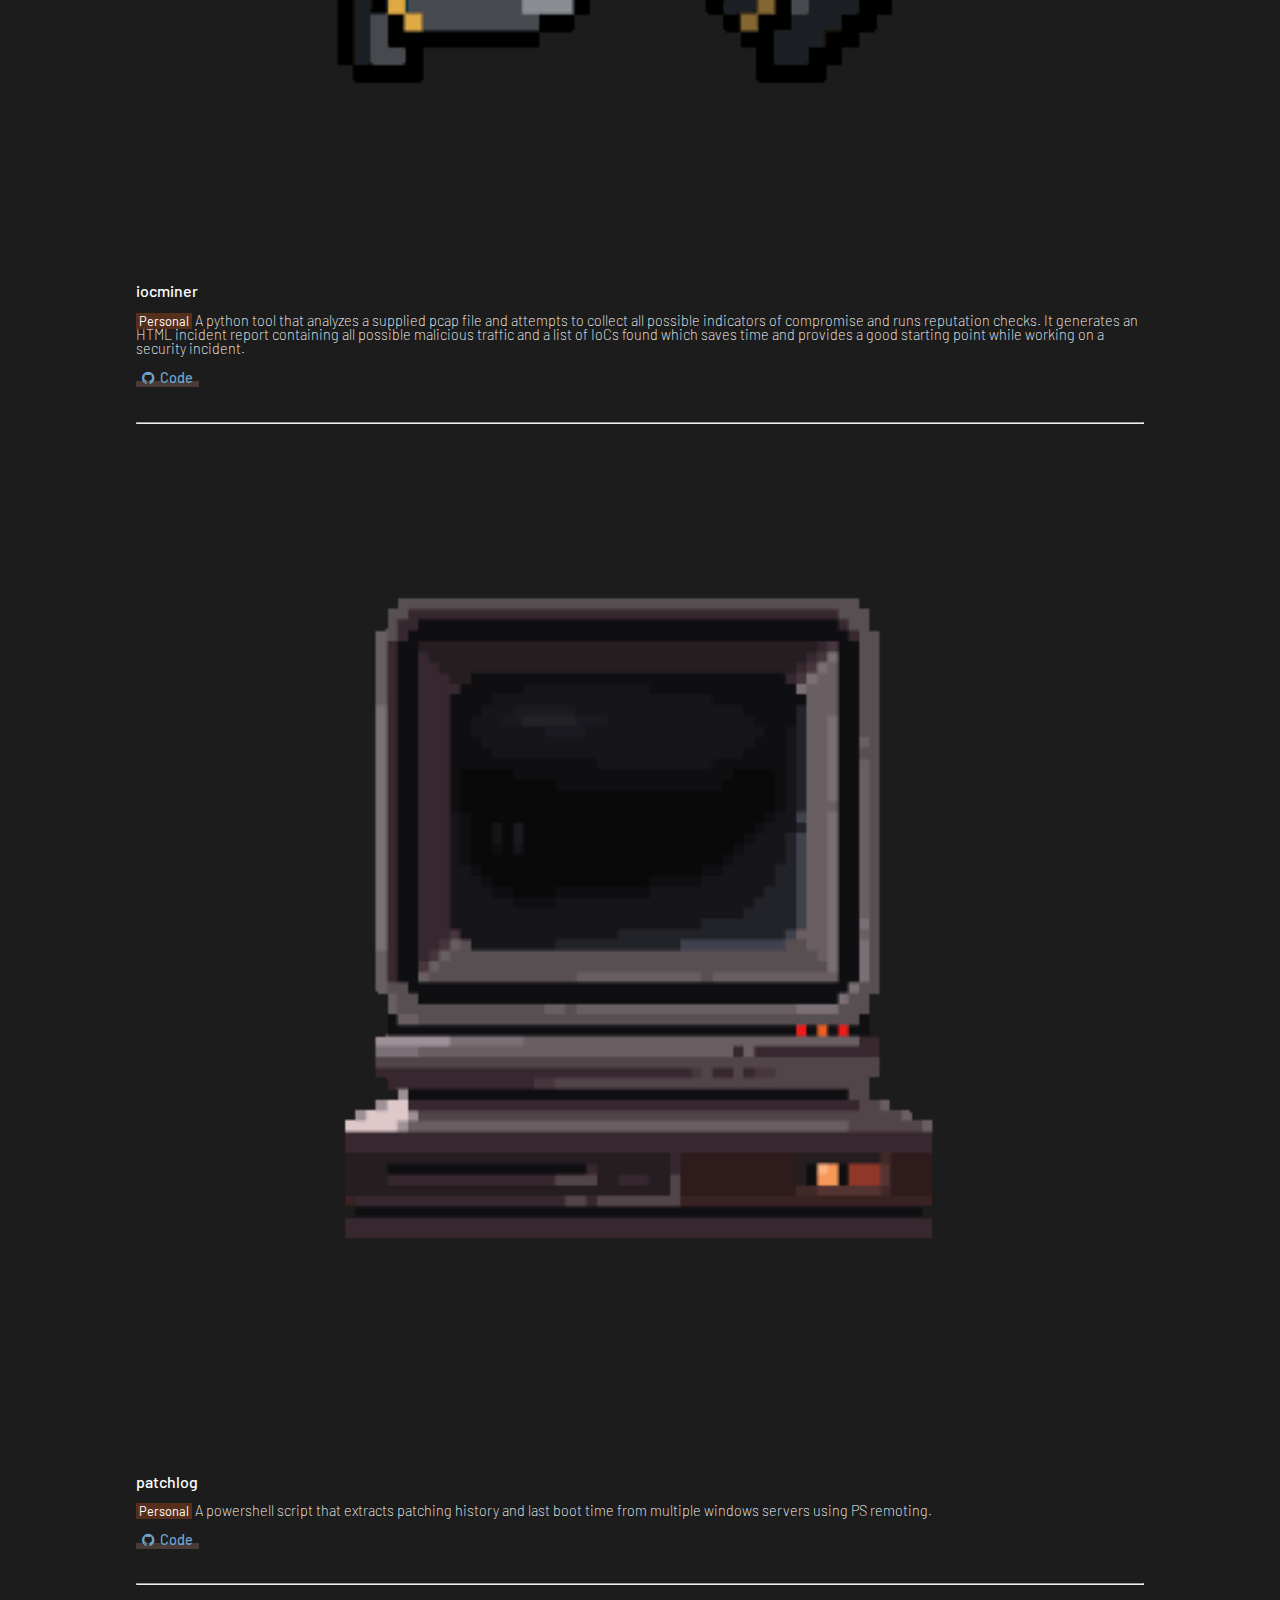
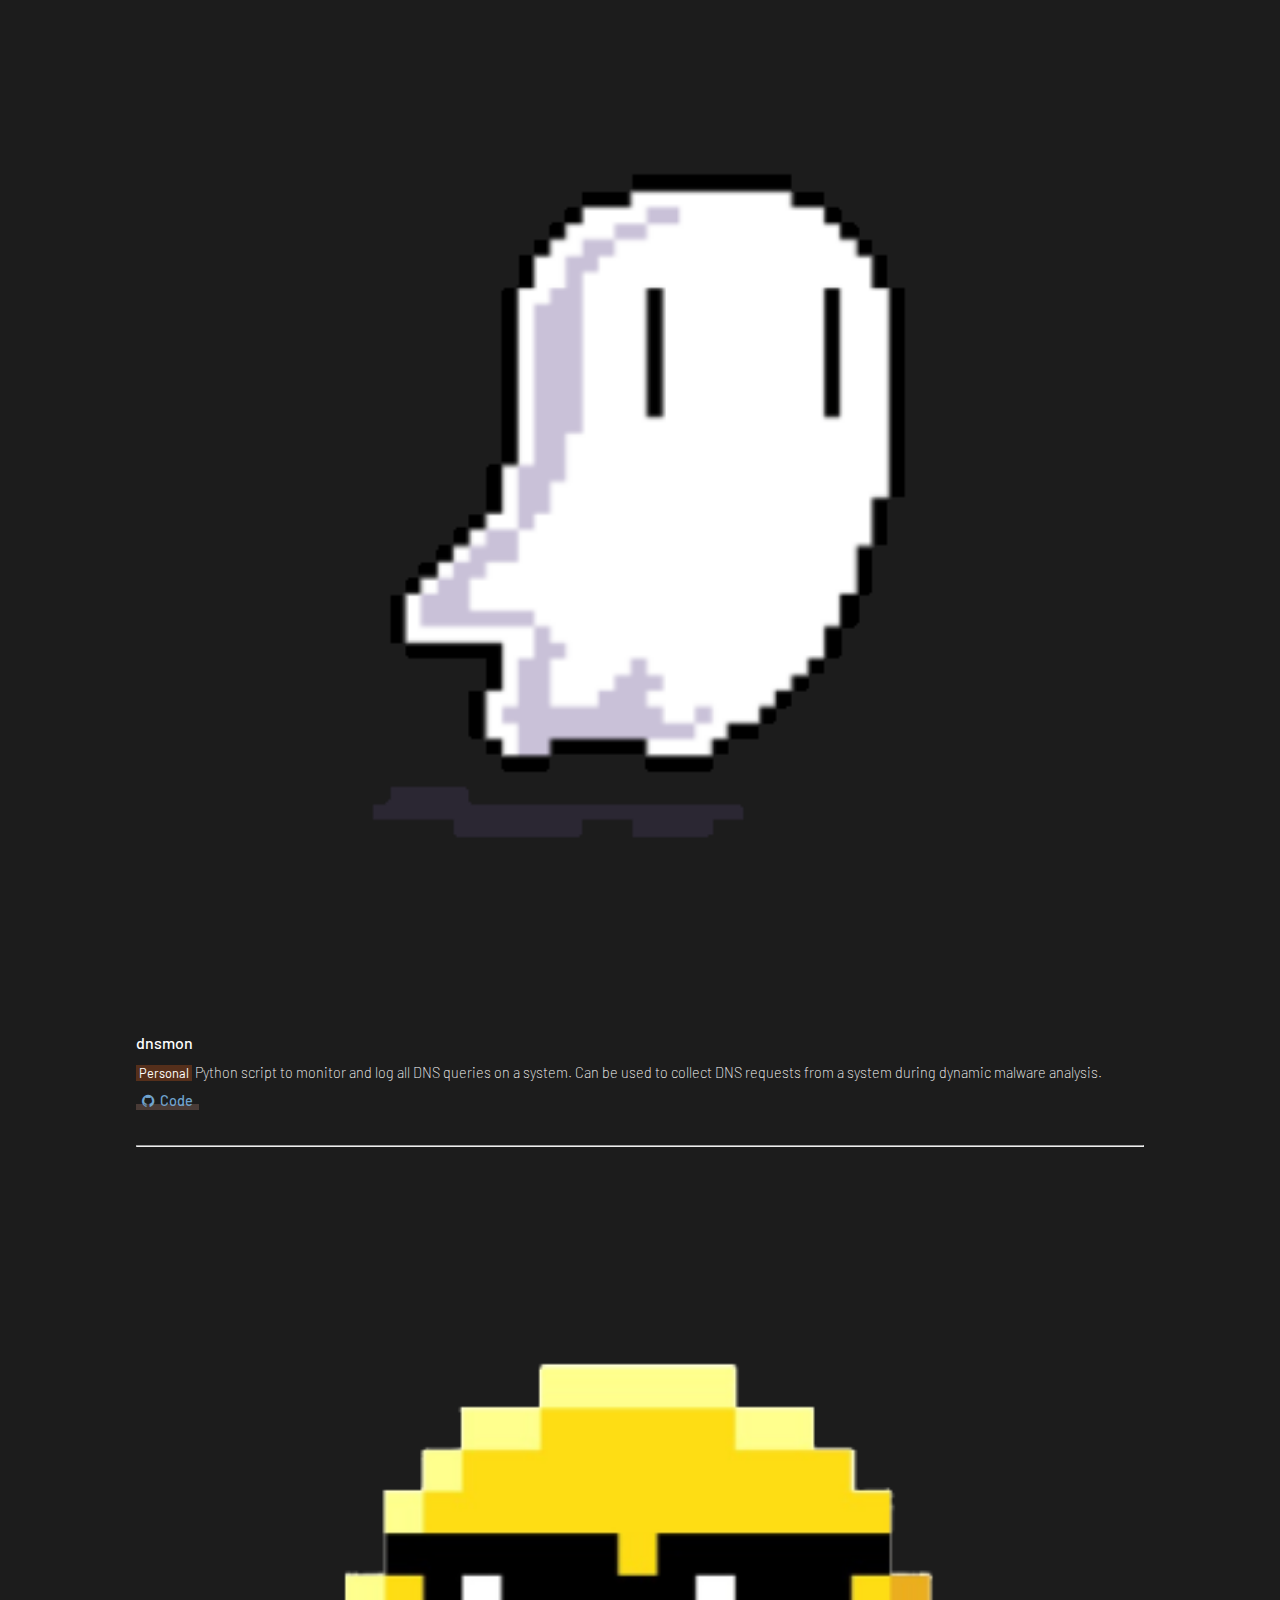
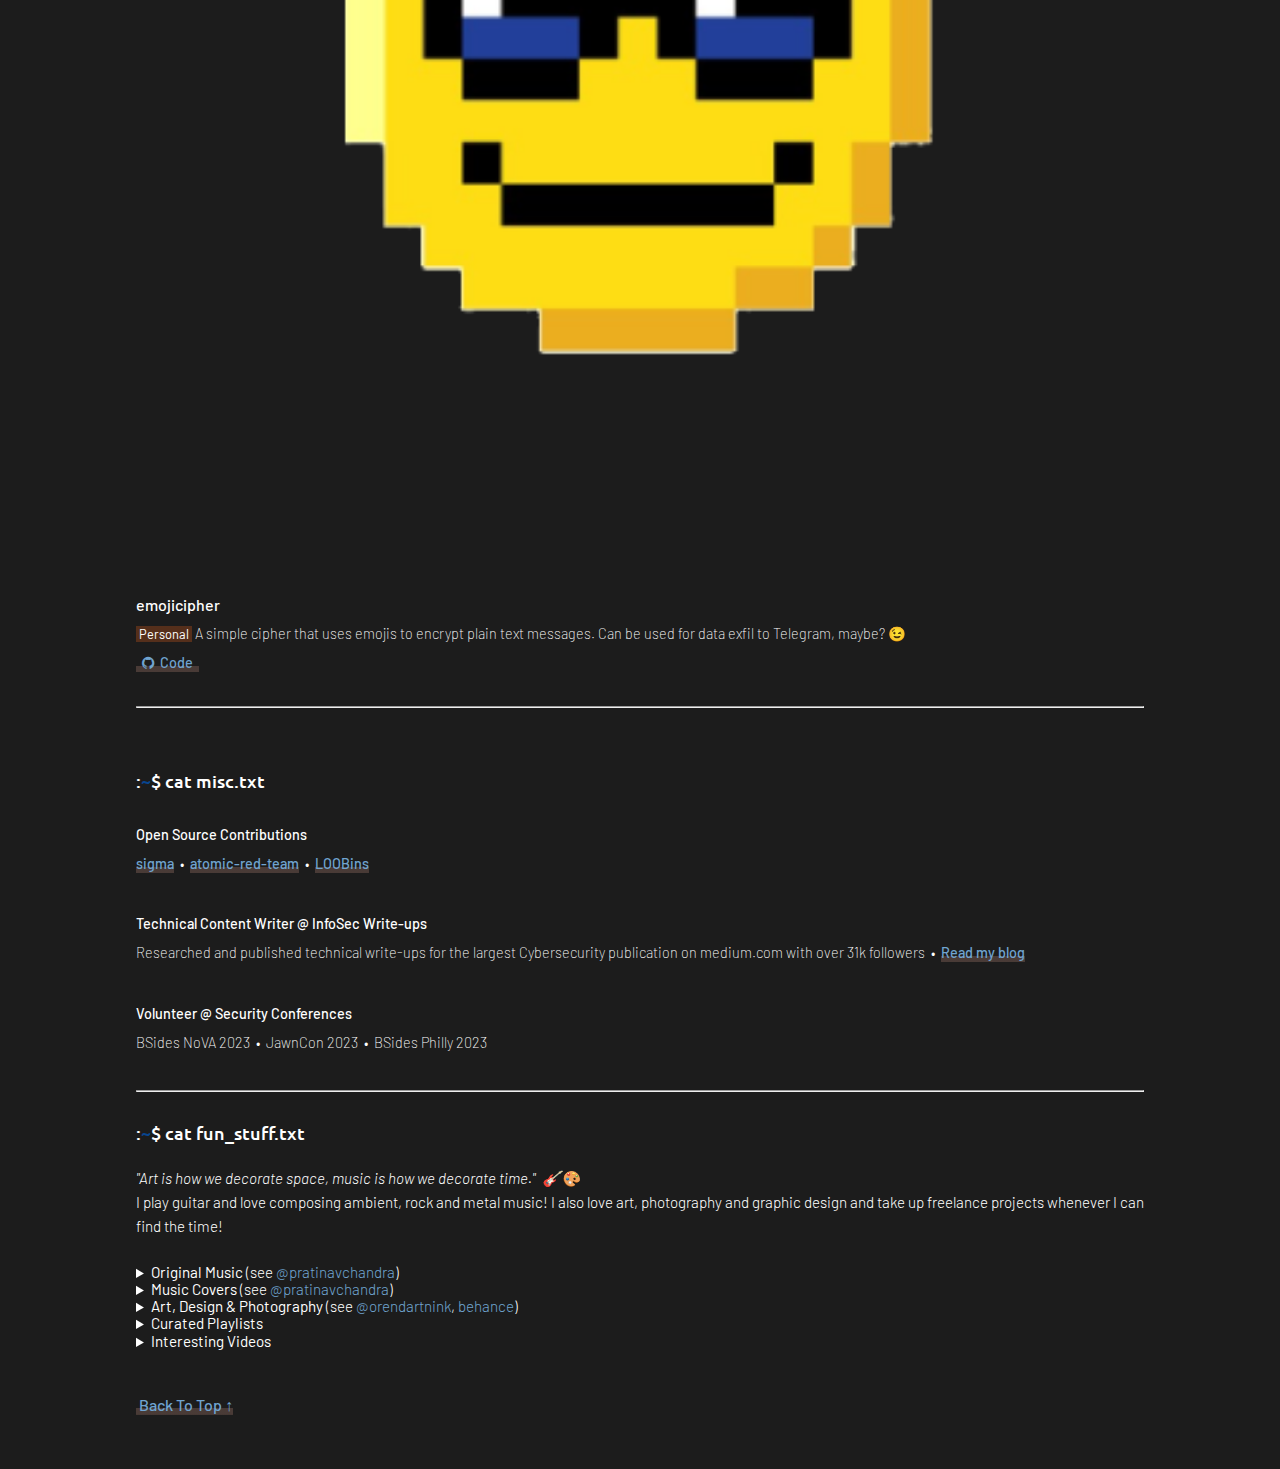
==== commit 5ae8e67c: "Update index.html" ====
--- a/index.html
+++ b/index.html
@@ -121,7 +121,7 @@
   </div>
 </div>
     <br>  <br>
-<div class="container pb-3 px-0 px-md-3" id="fun">
+<div class="container pb-3 px-0 px-md-3" id="side_quests">
         <h4 style="font-weight: 500;font-family:Ubuntu;">:<span style="color:#08458F;">~</span>$ cat side_quests.txt</h4><br>             
          <!-- Currently Learning -->
         <ul>
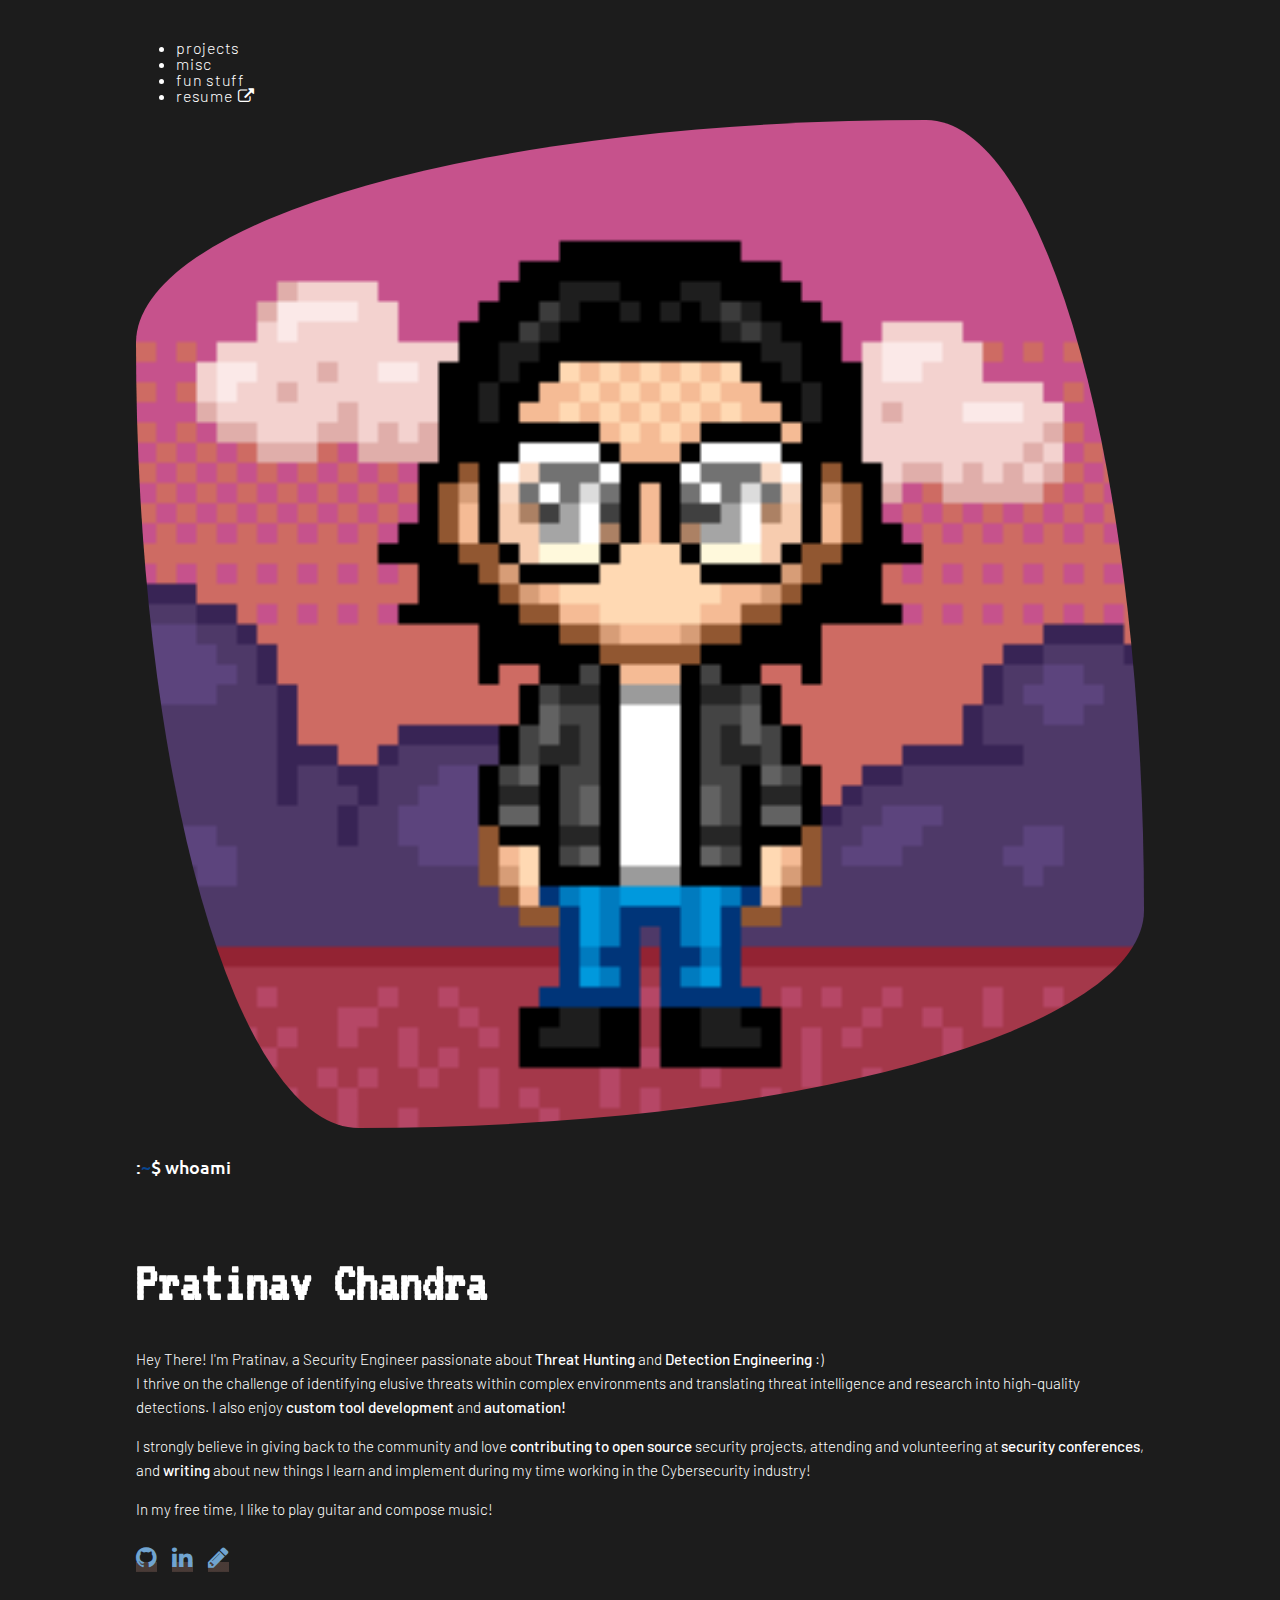
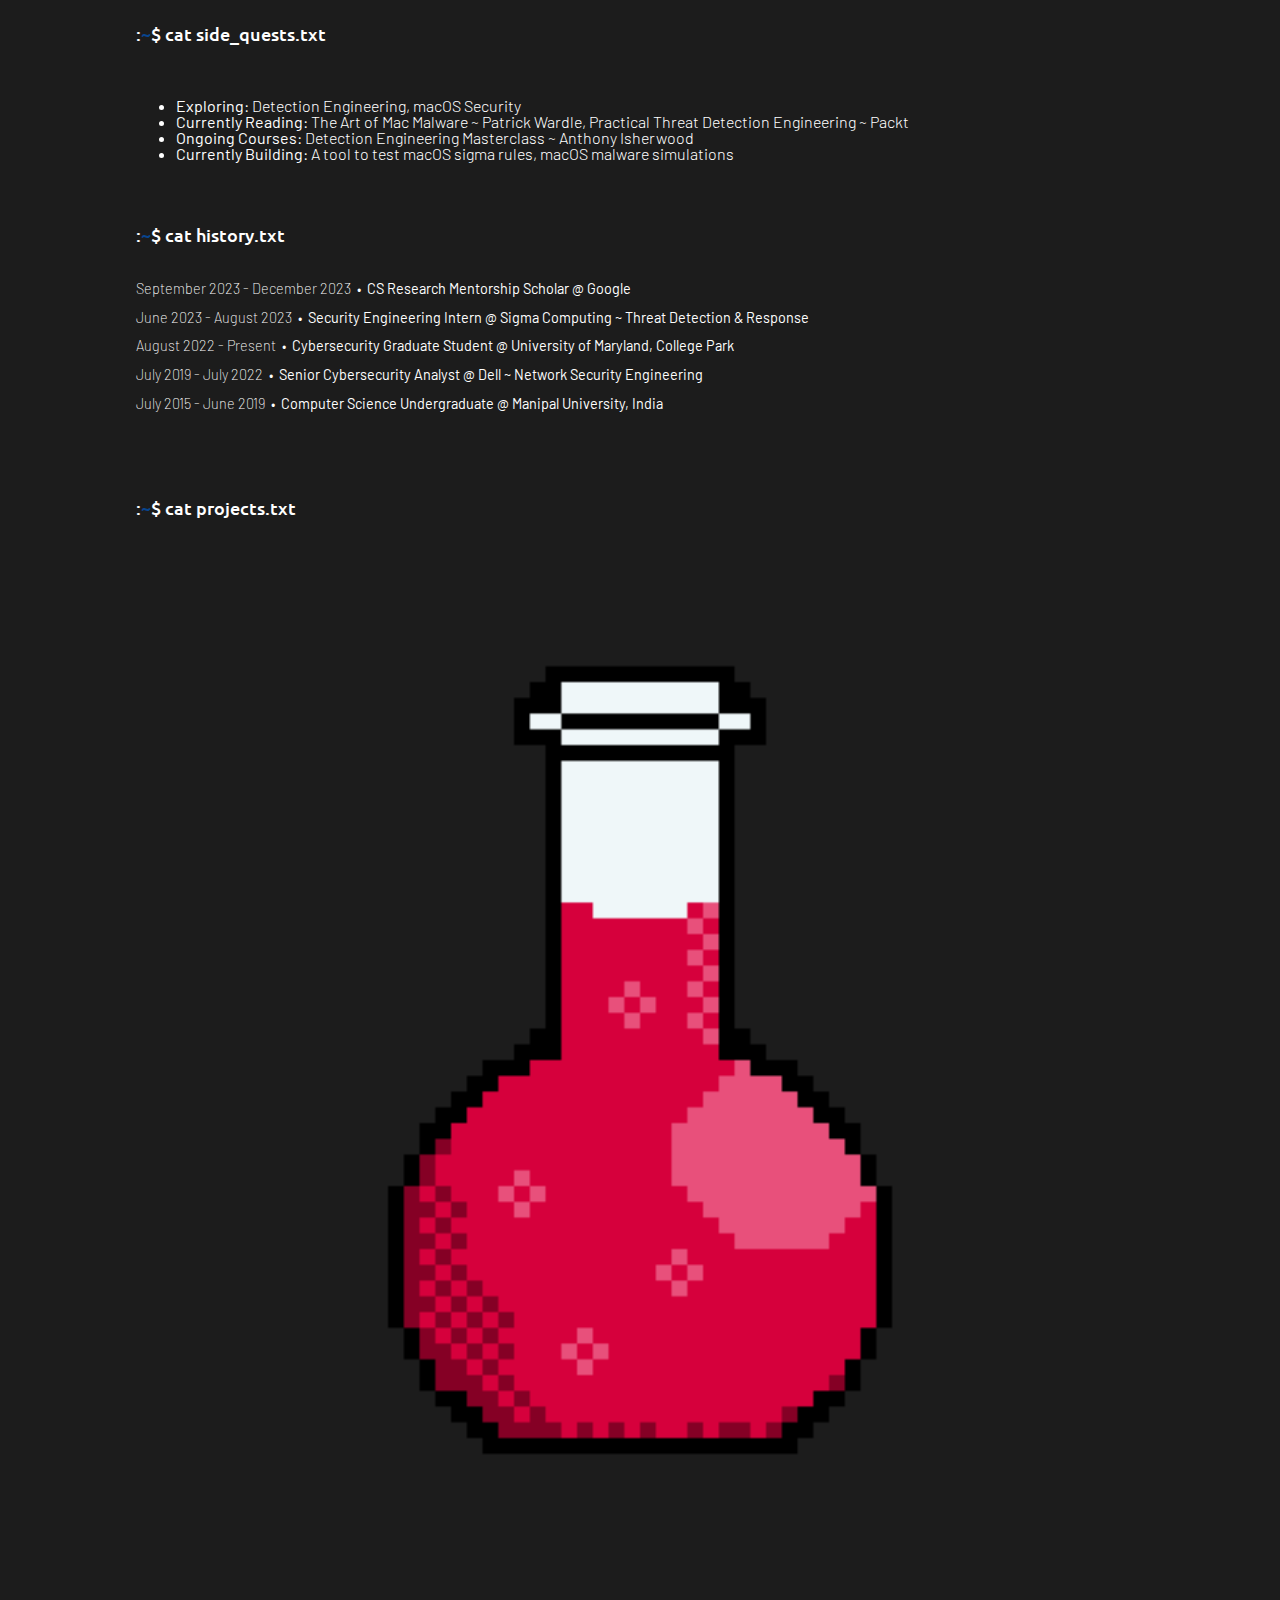
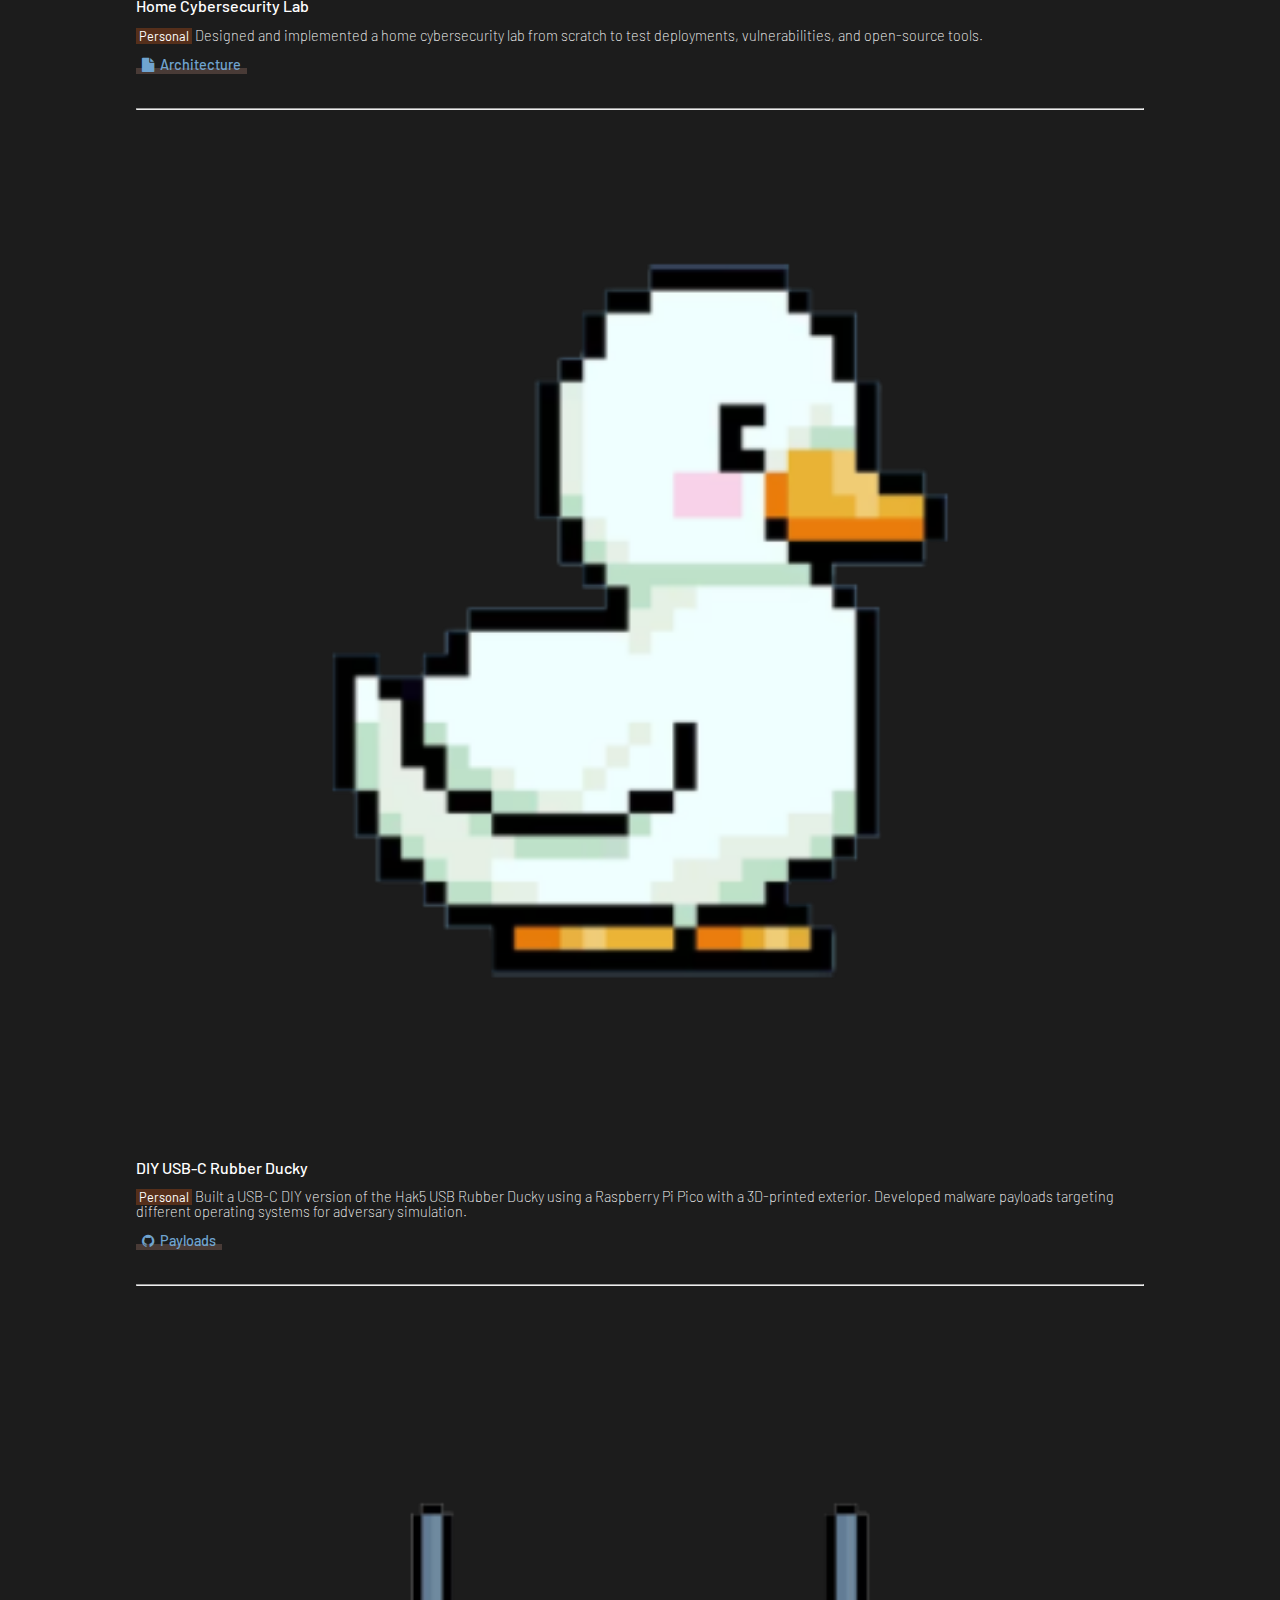
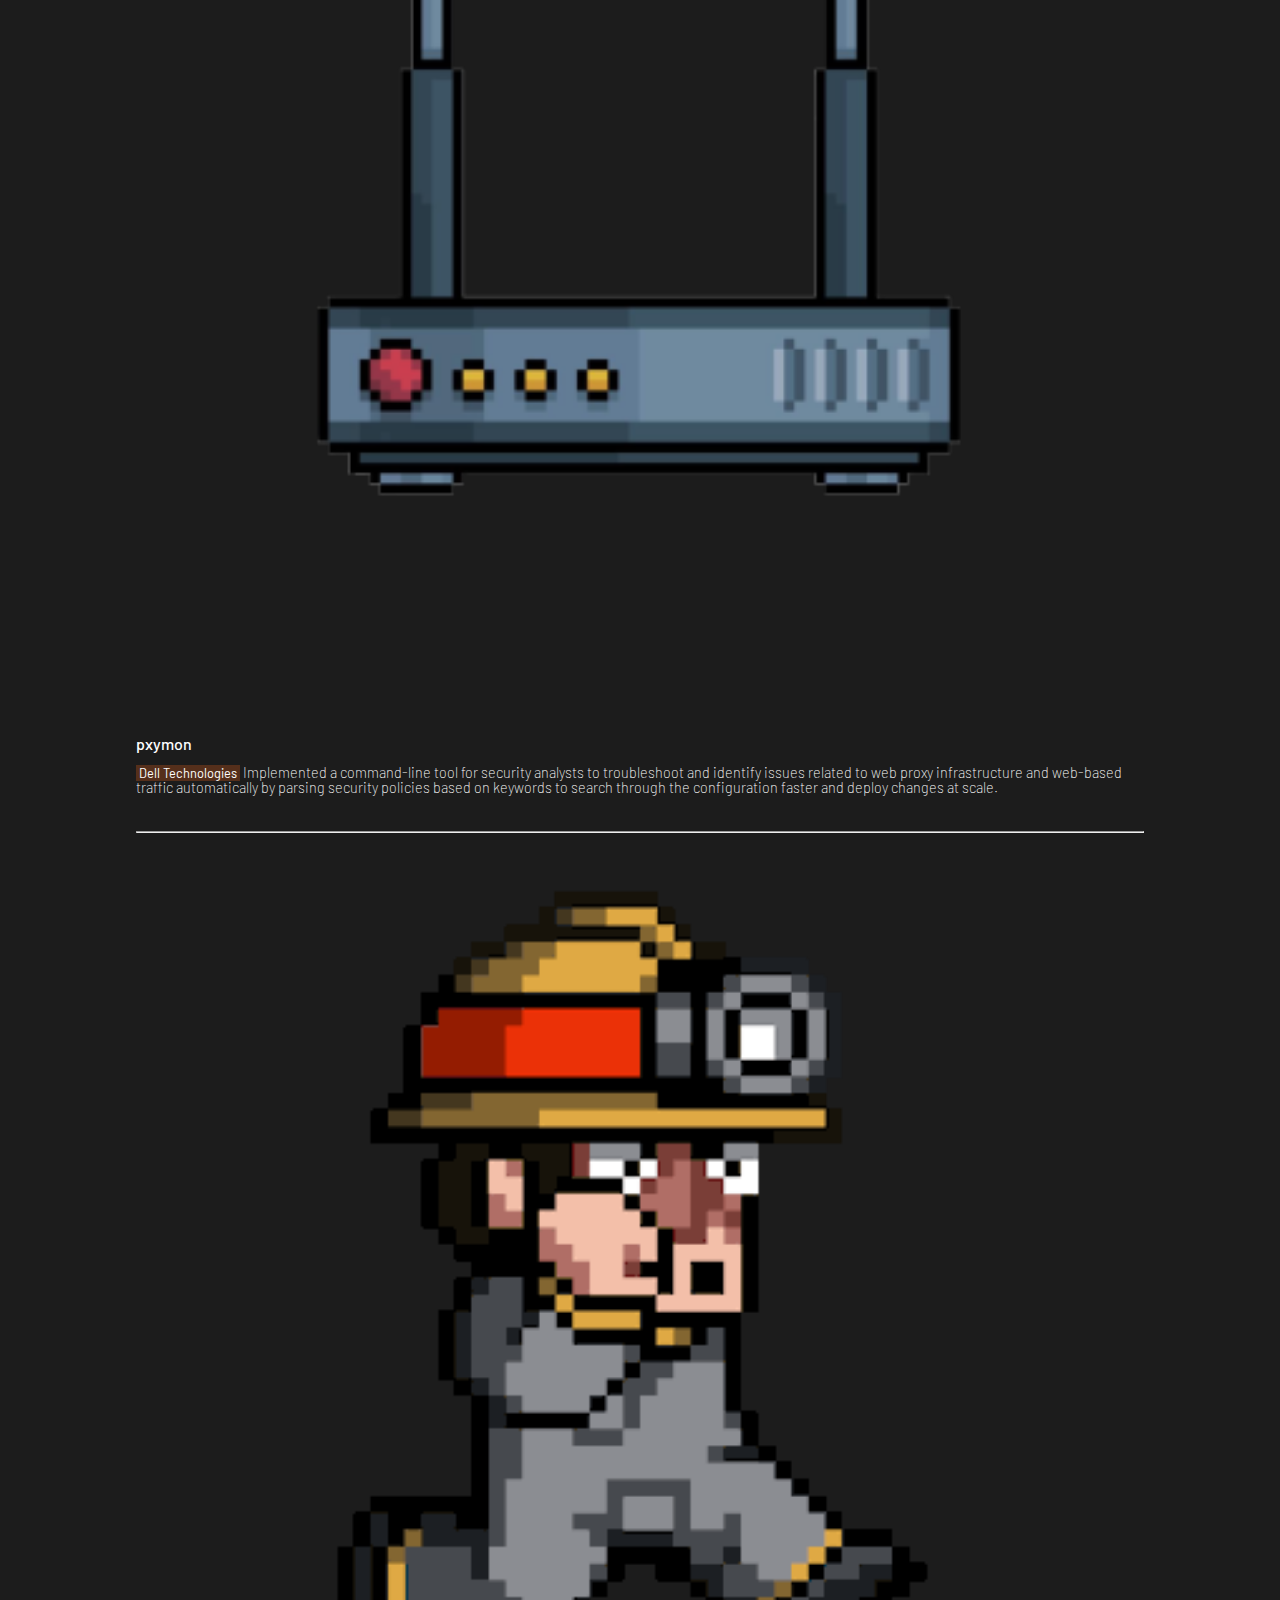
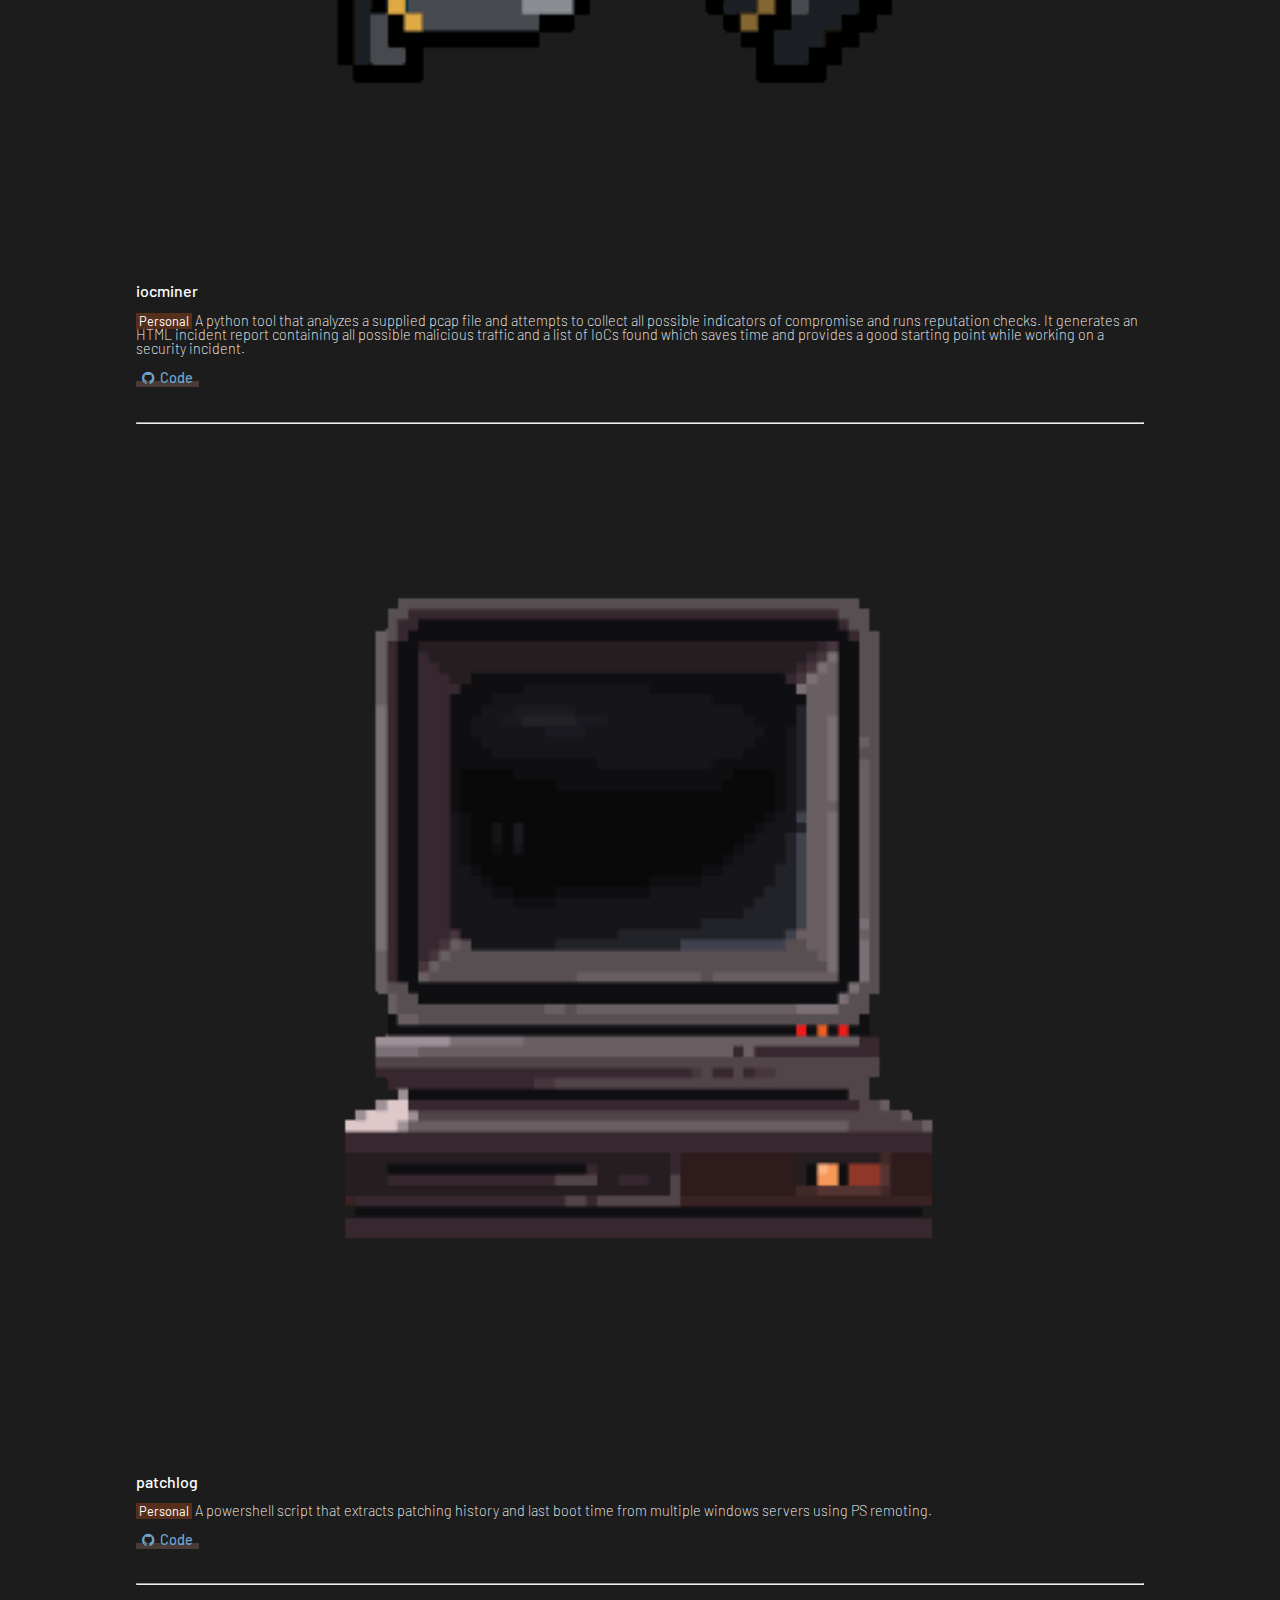
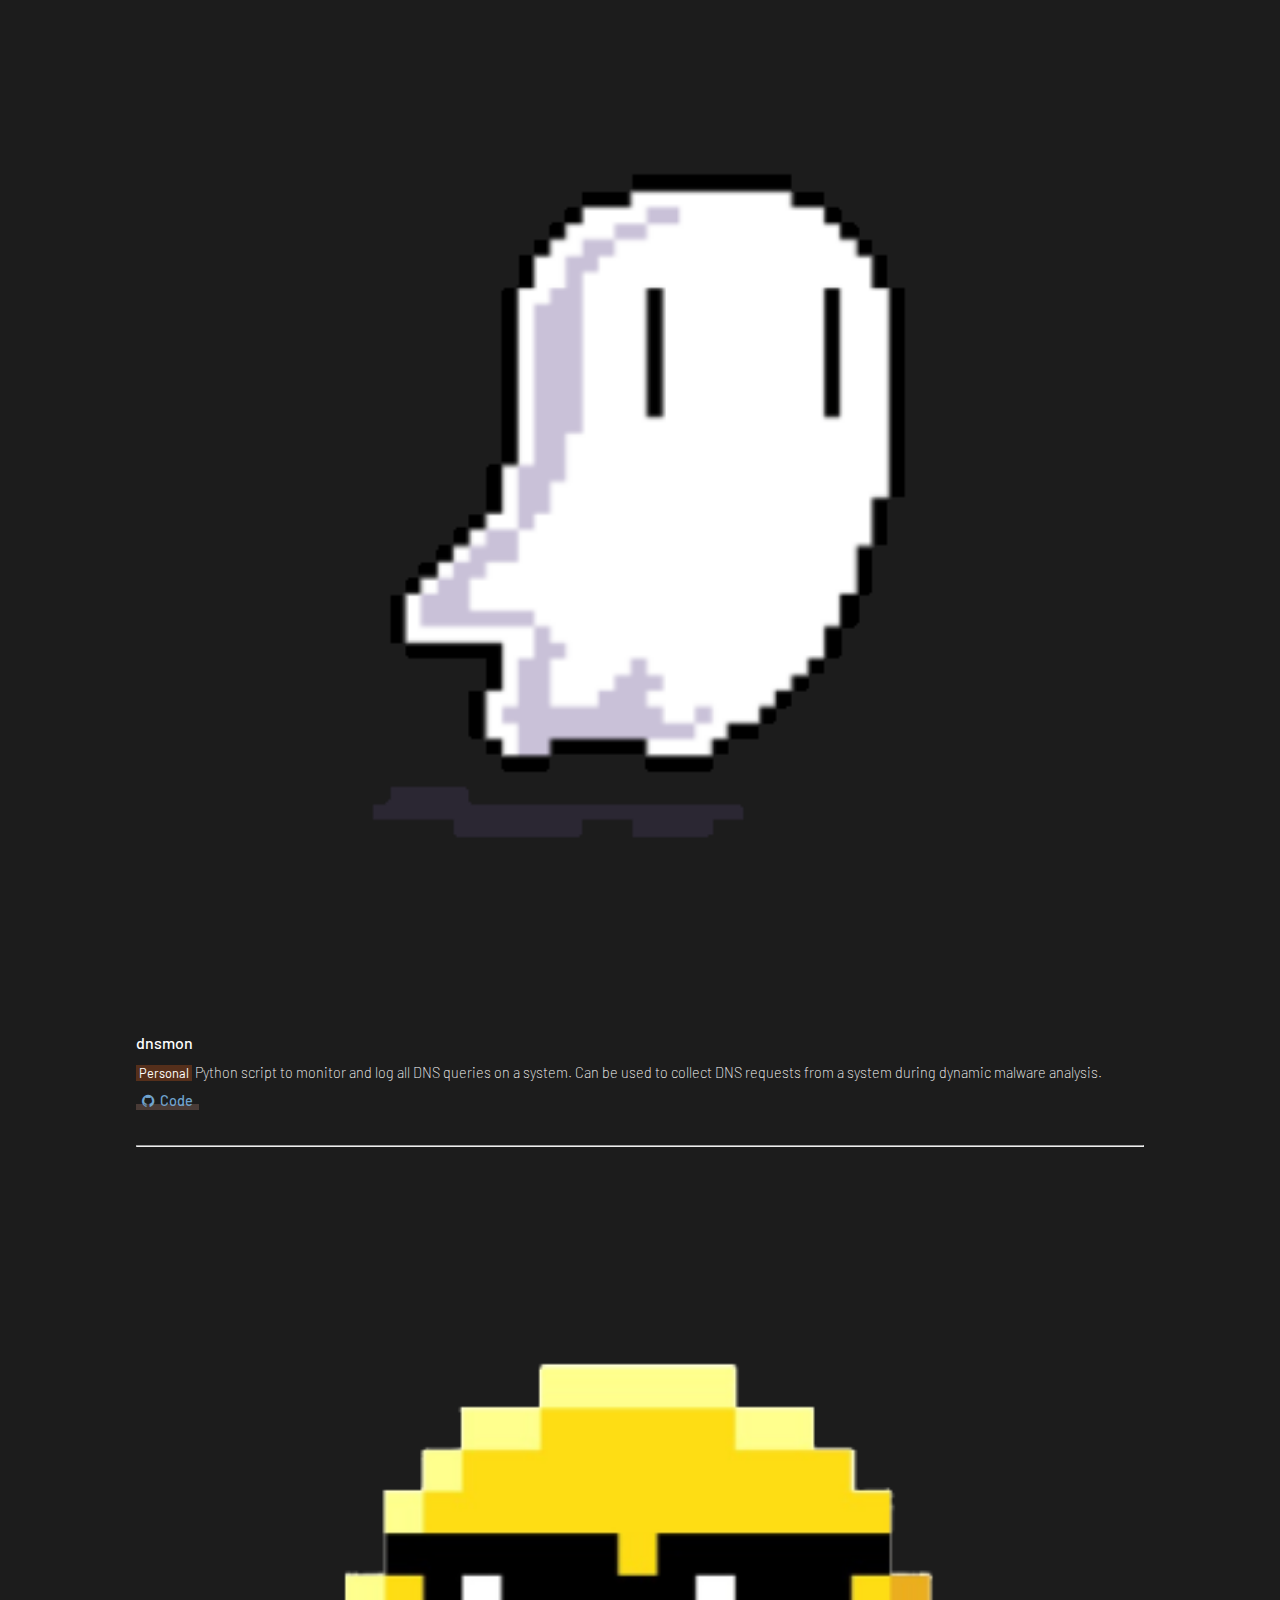
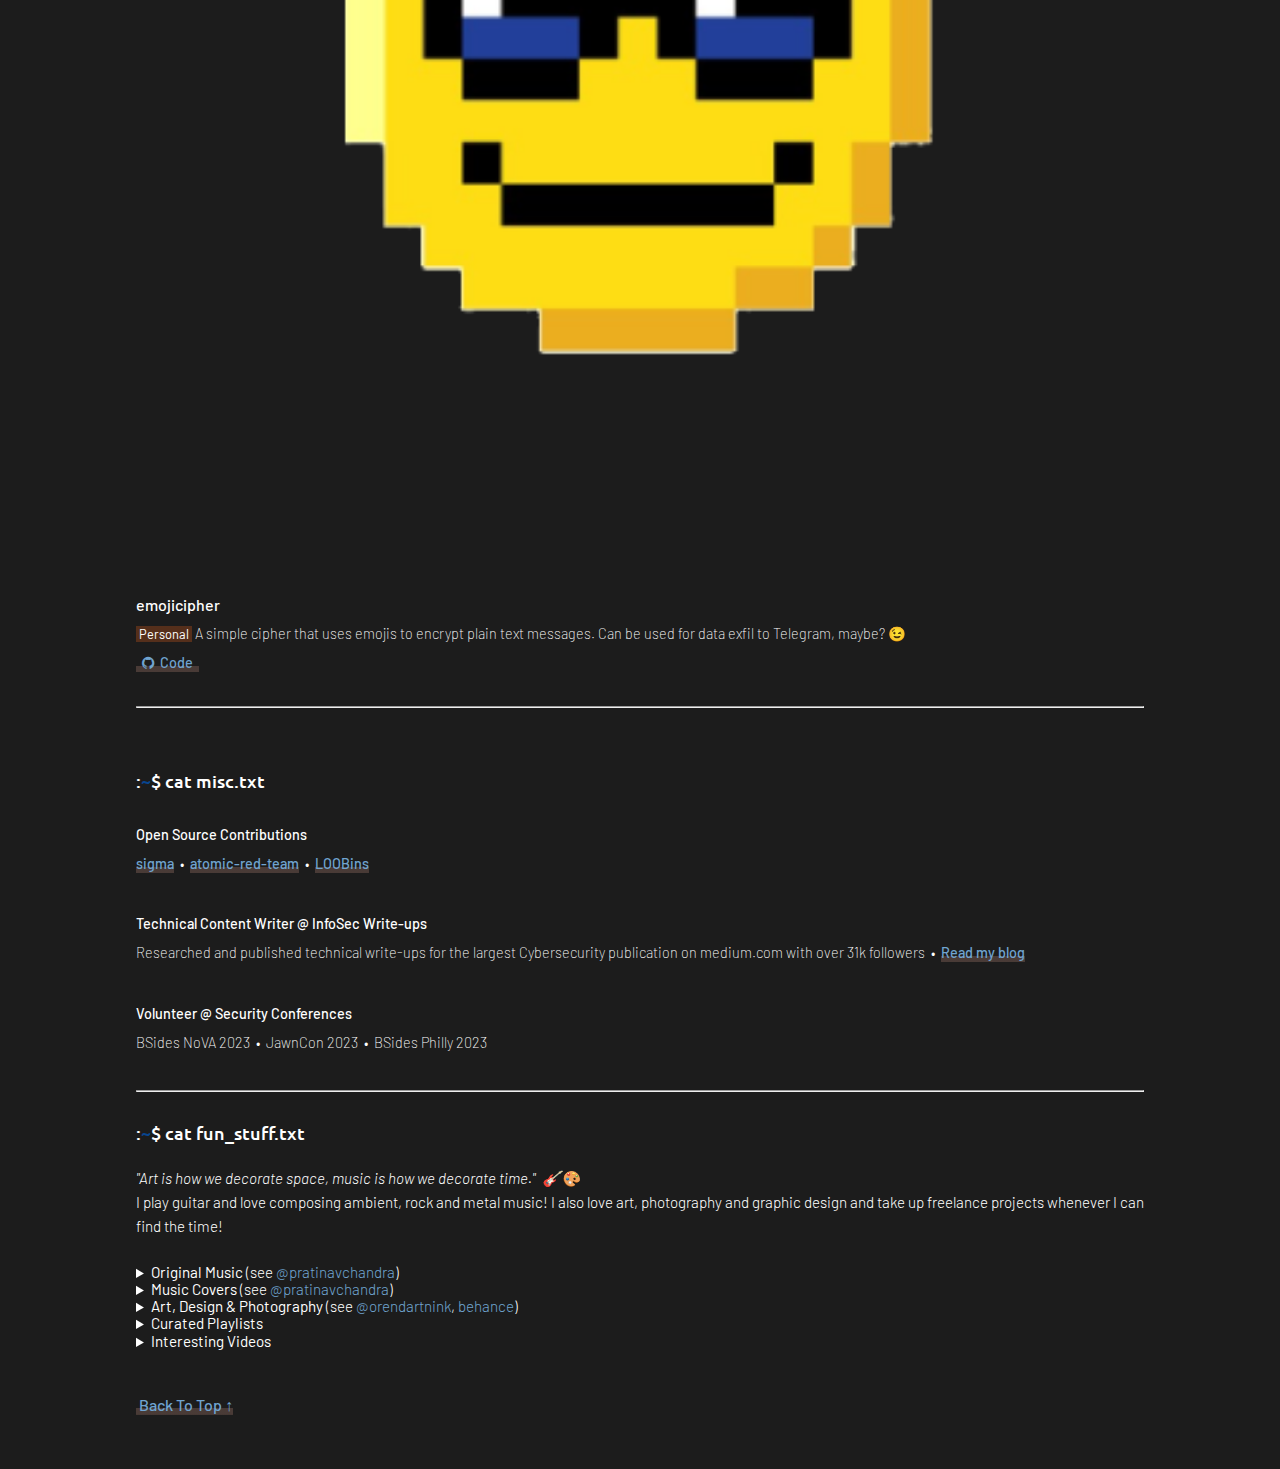
==== commit 12b9076b: "Update index.html" ====
--- a/index.html
+++ b/index.html
@@ -128,7 +128,7 @@
           <li><b>Exploring:</b> Detection Engineering, macOS Security</li>
           <li><b>Currently Reading:</b> The Art of Mac Malware ~ Patrick Wardle, Practical Threat Detection Engineering ~ Packt</li>
           <li><b>Ongoing Courses:</b> Detection Engineering Masterclass ~ Anthony Isherwood</li>
-          <li><b>Currently Building:</b>A tool to test macOS sigma rules, macOS malware simulations</li>
+          <li><b>Currently Building:</b> A tool to test macOS sigma rules, macOS malware simulations</li>
         </ul>
 </div>
 <!-- History -->
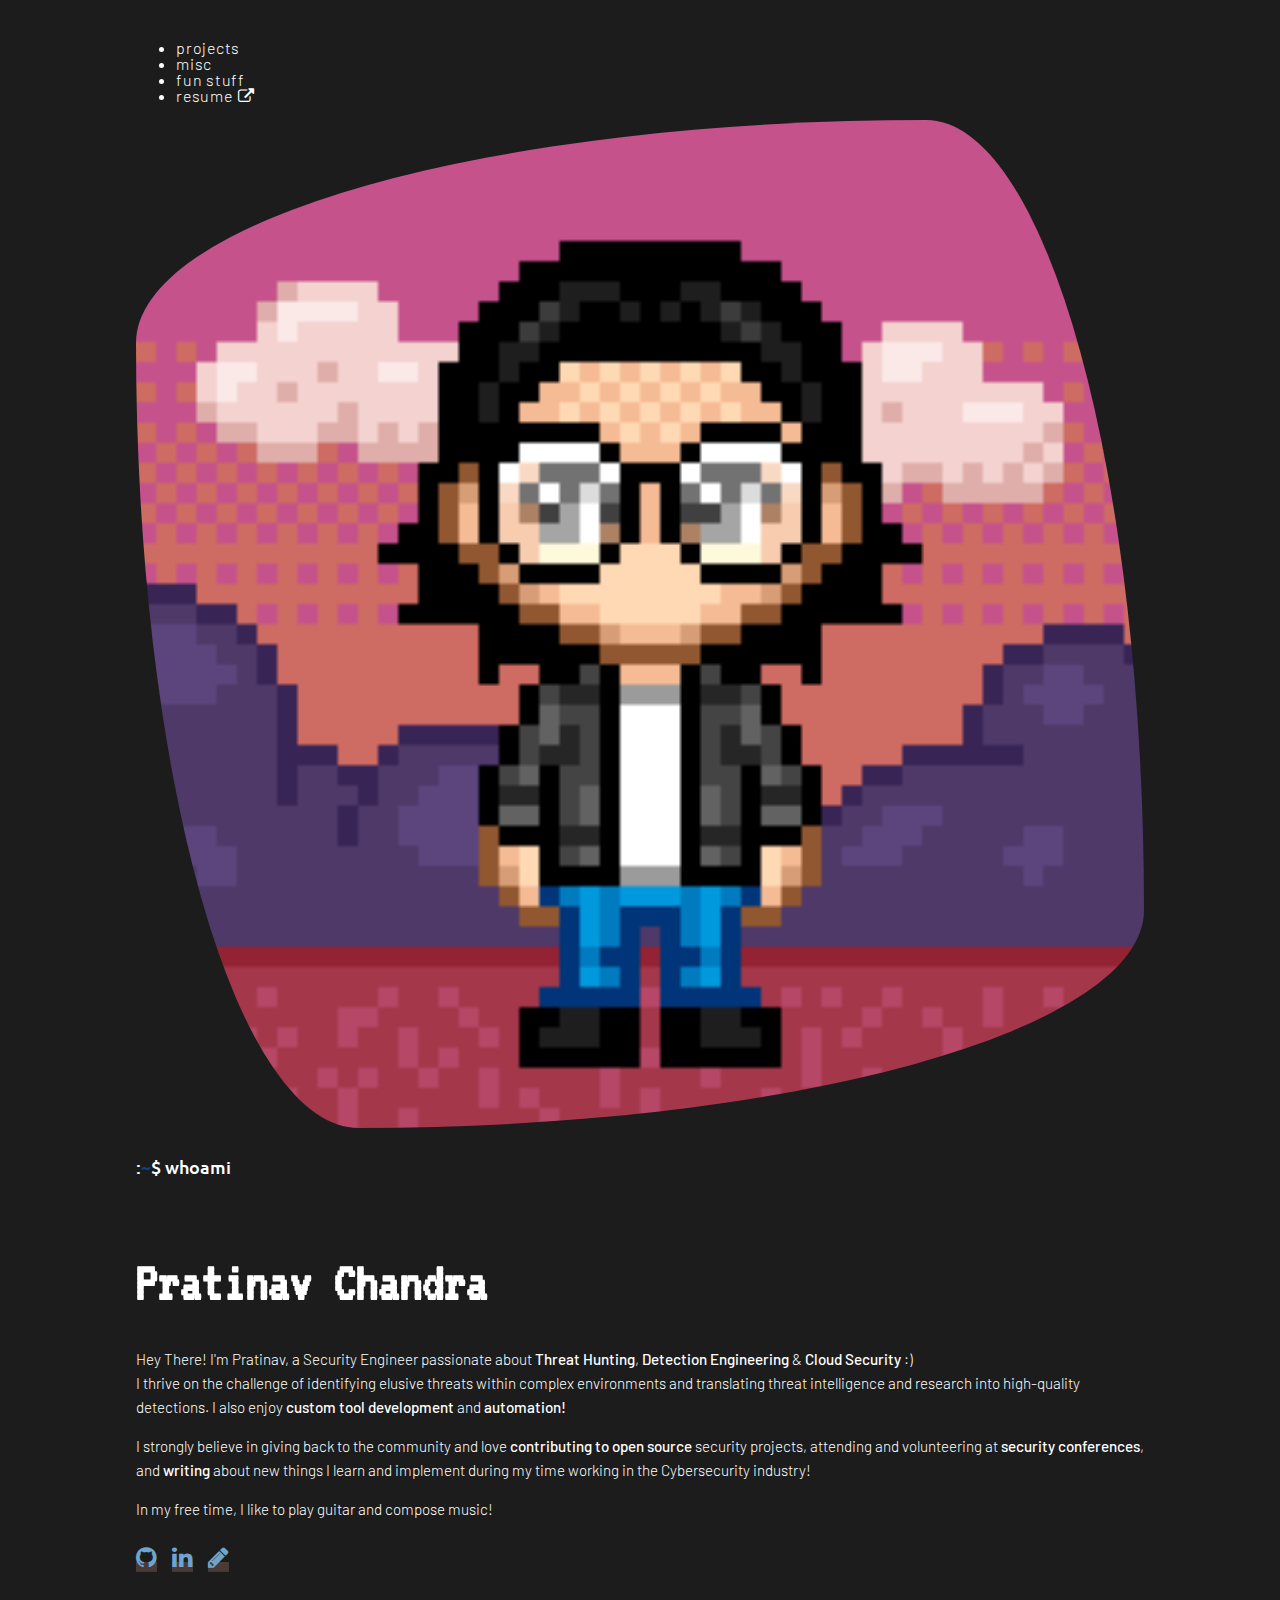
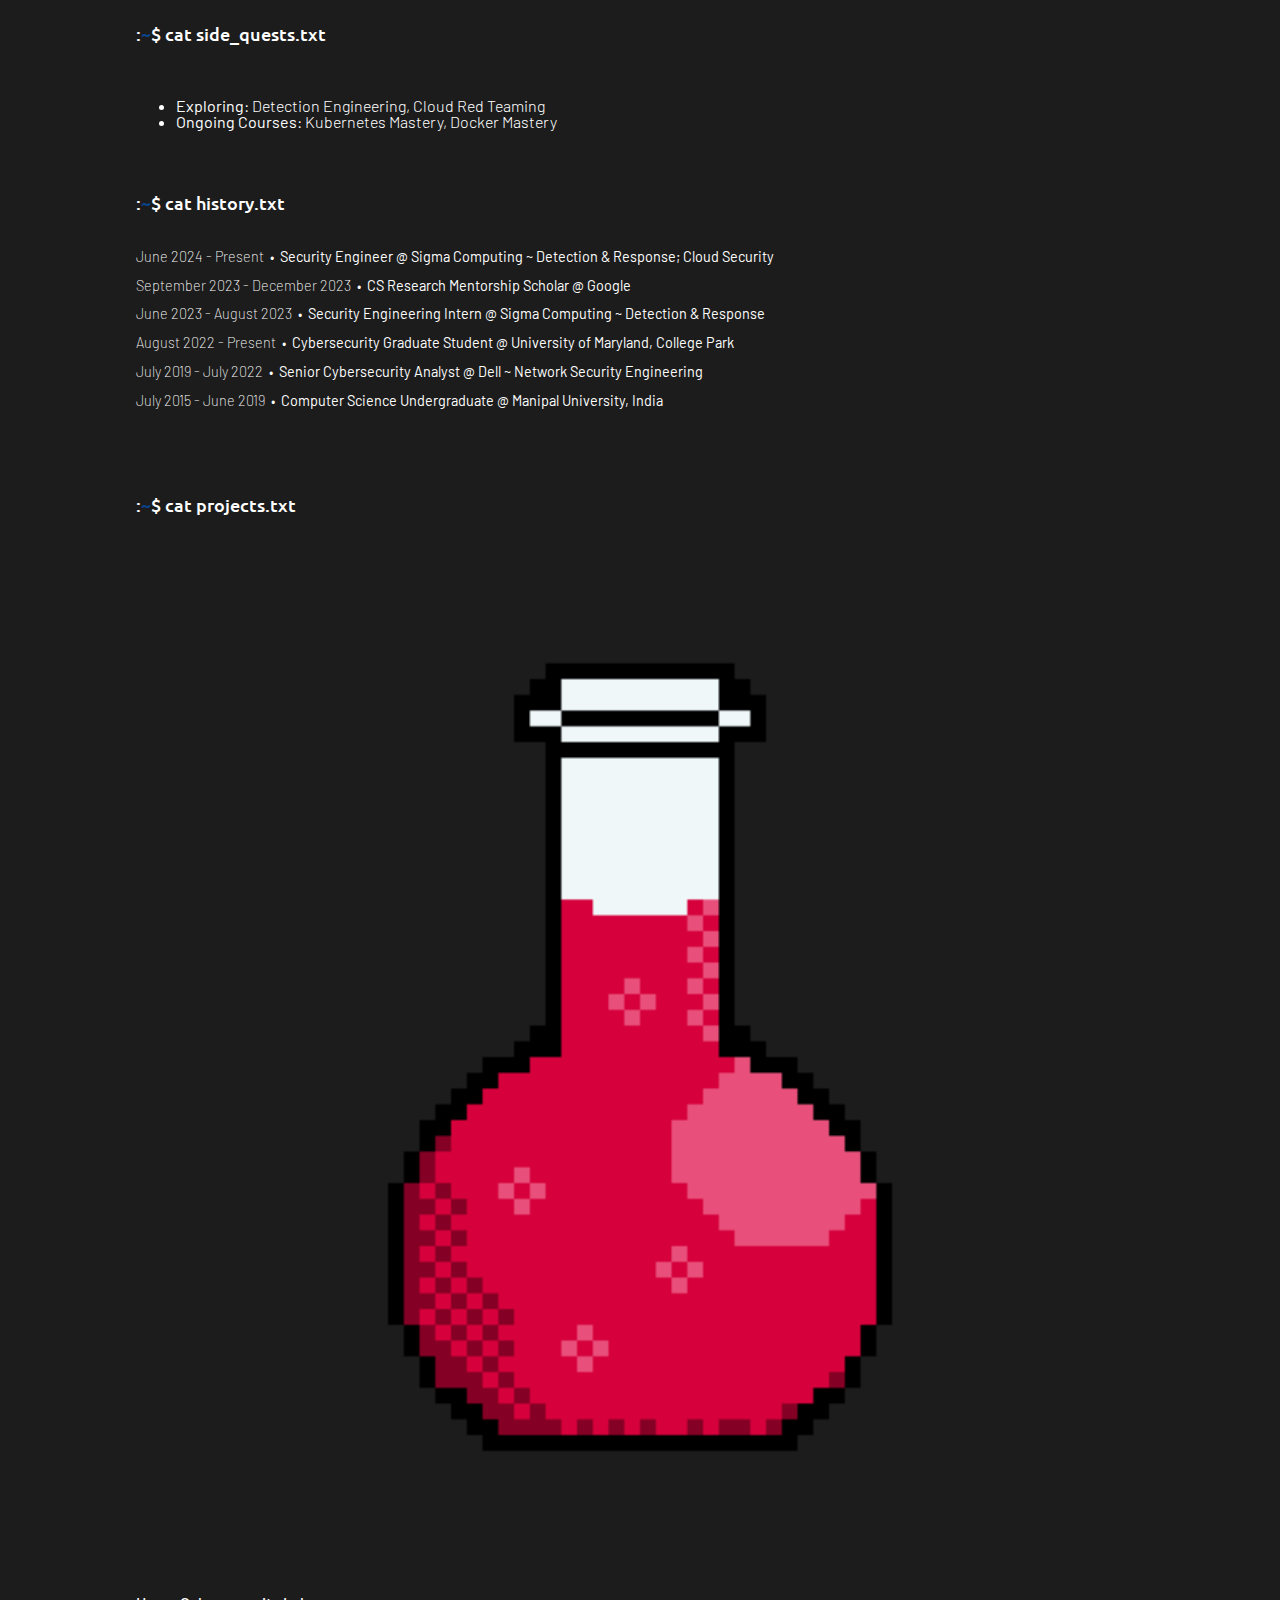
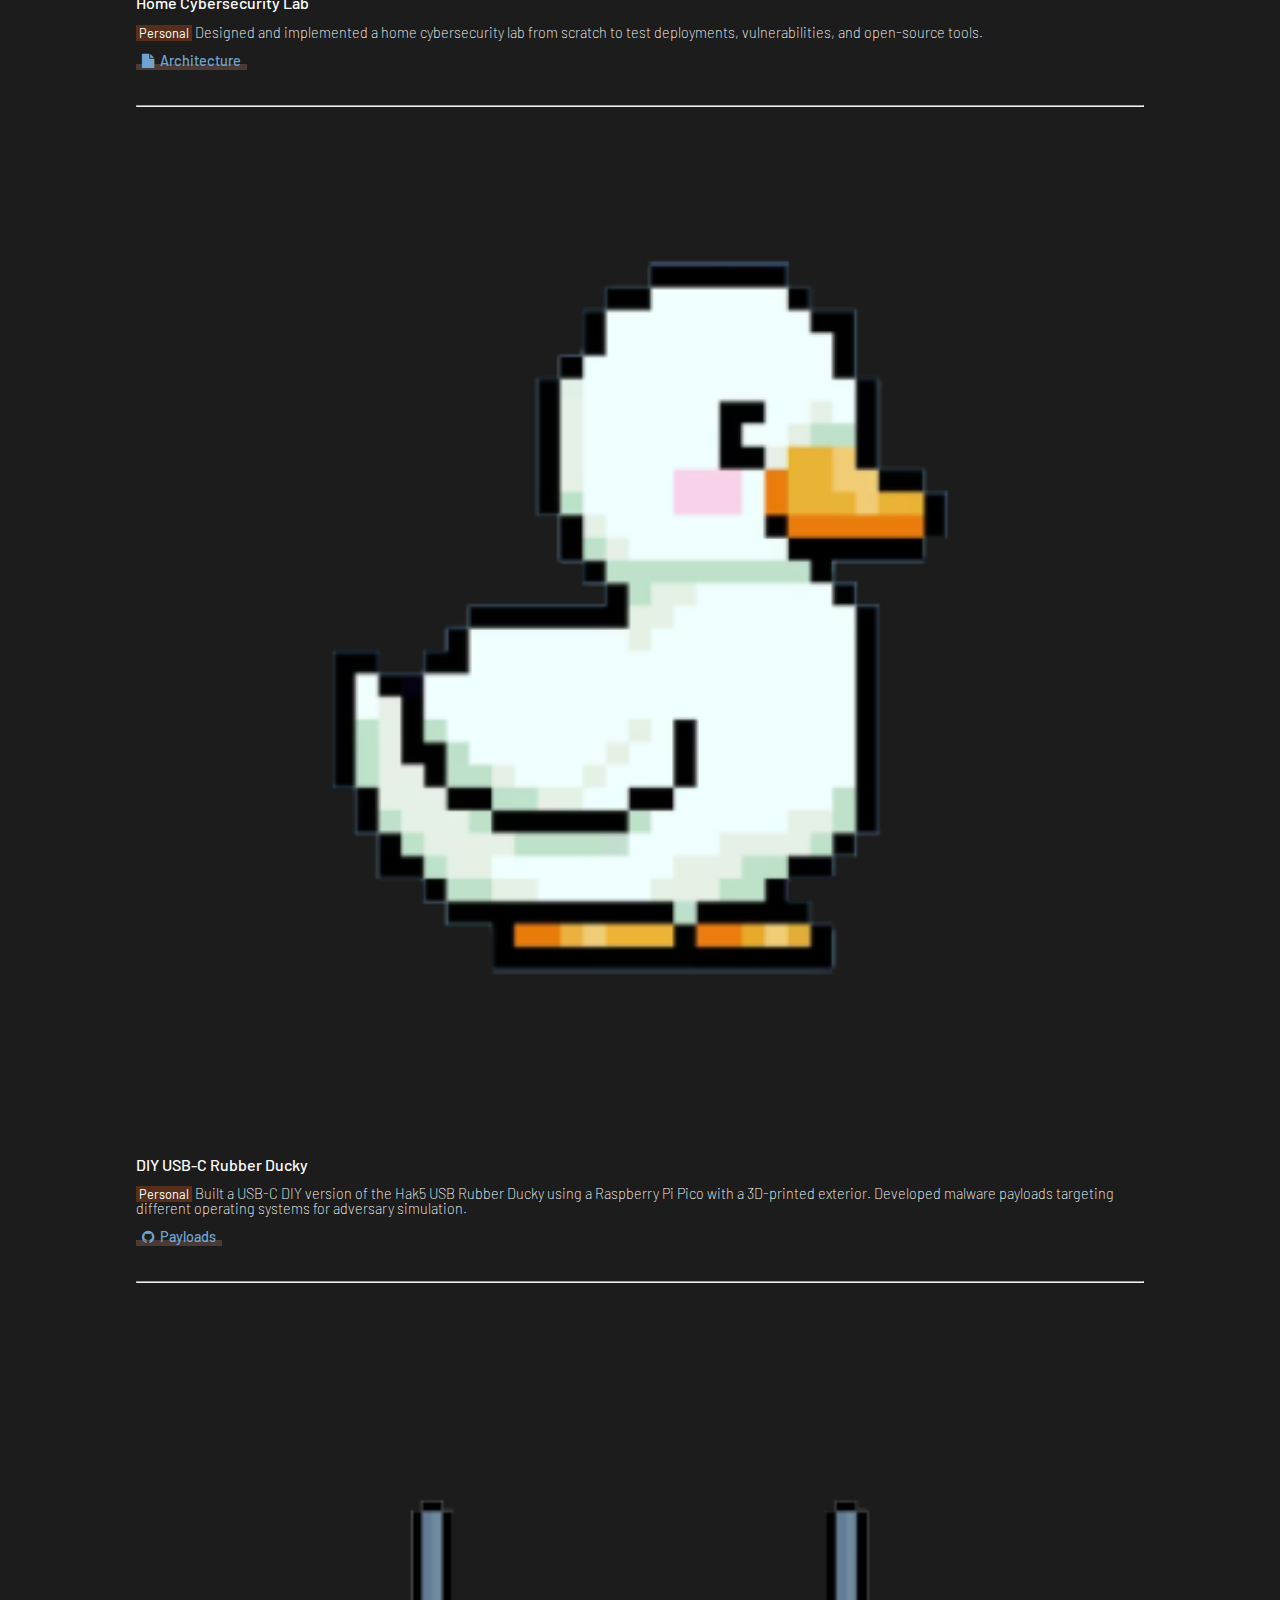
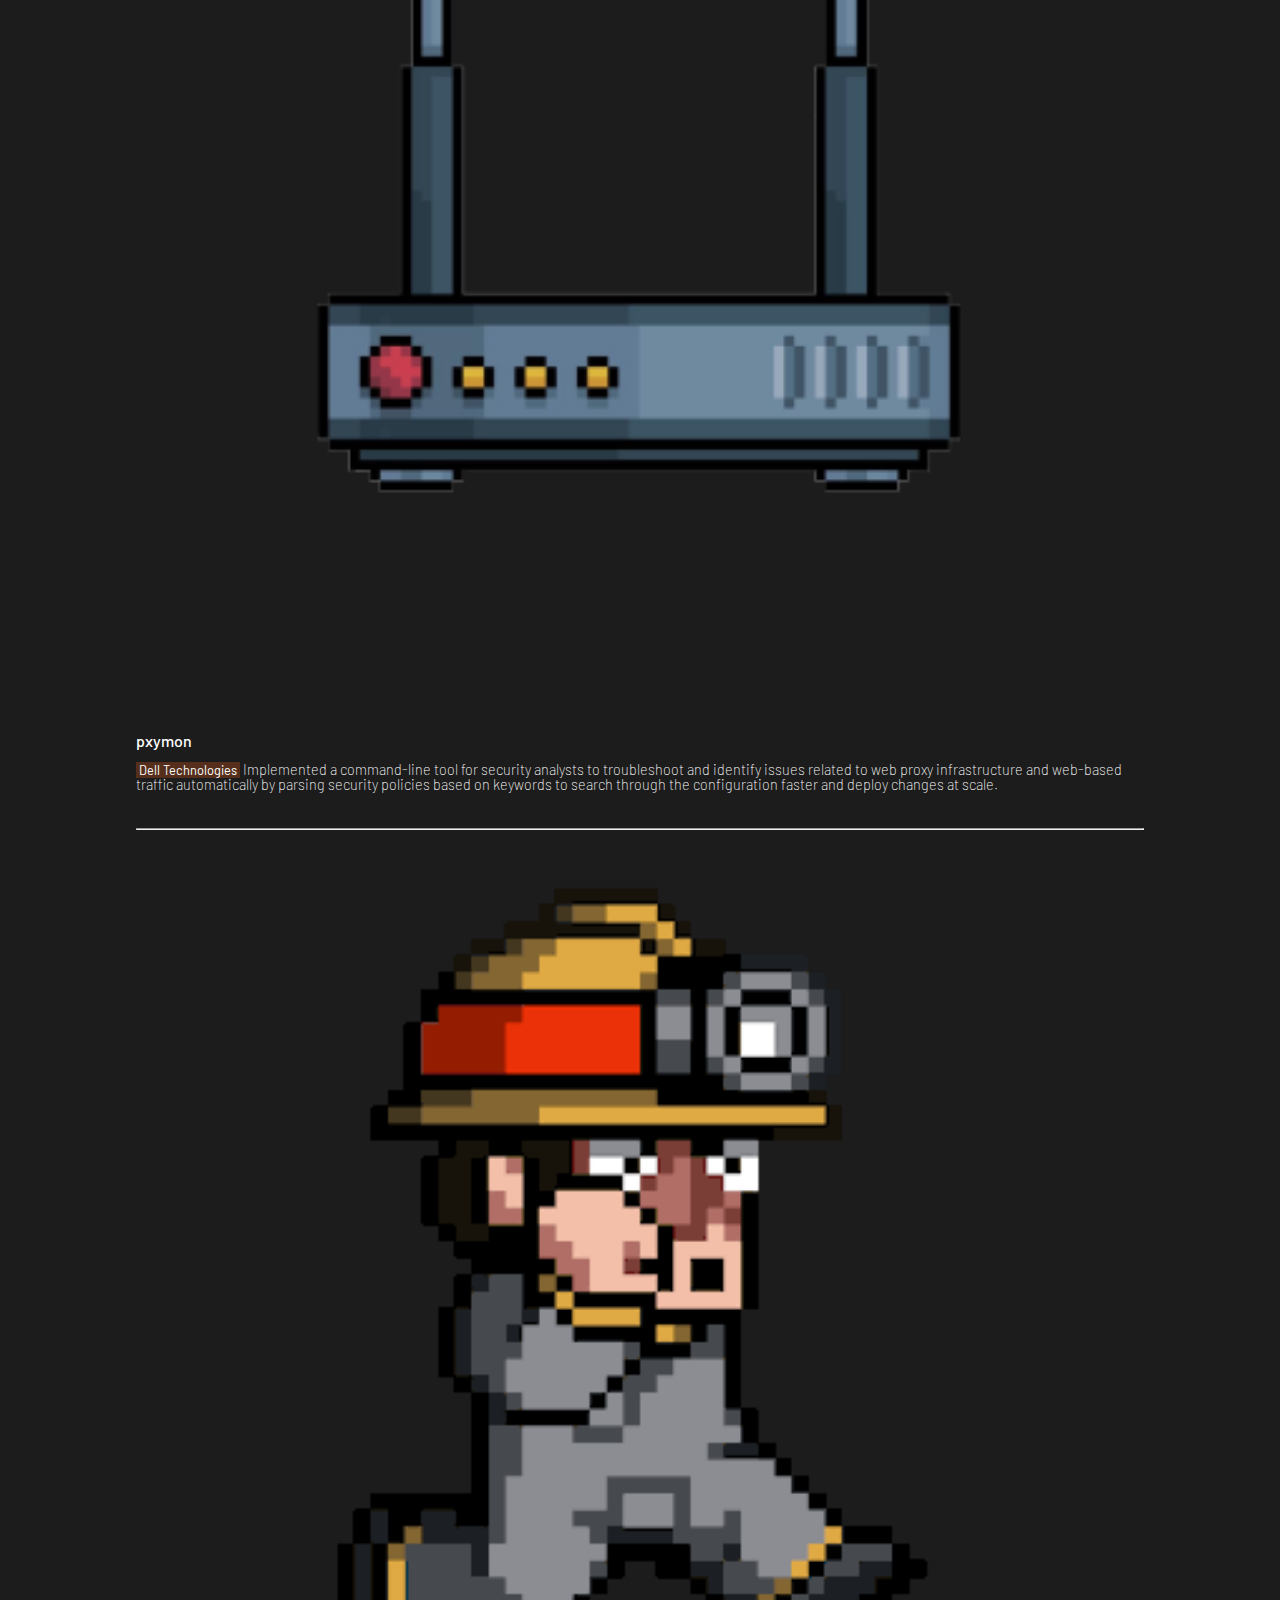
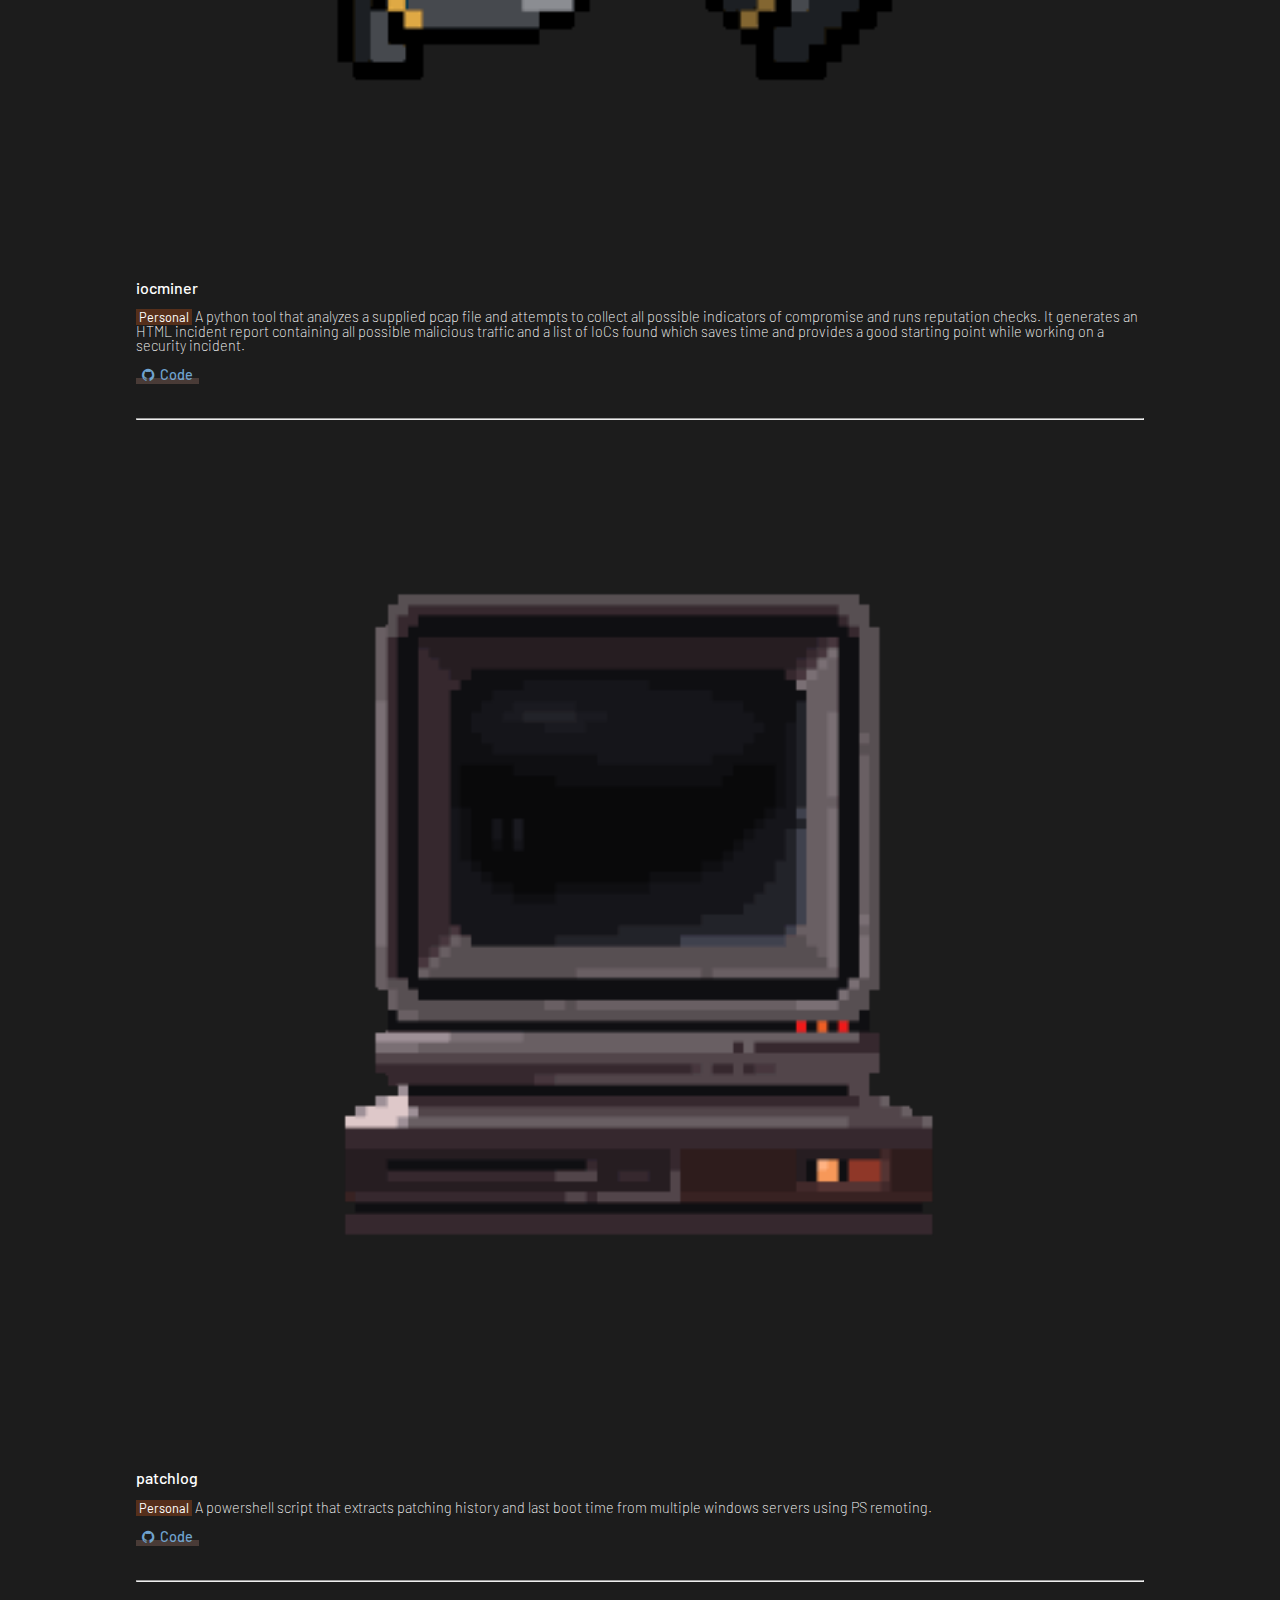
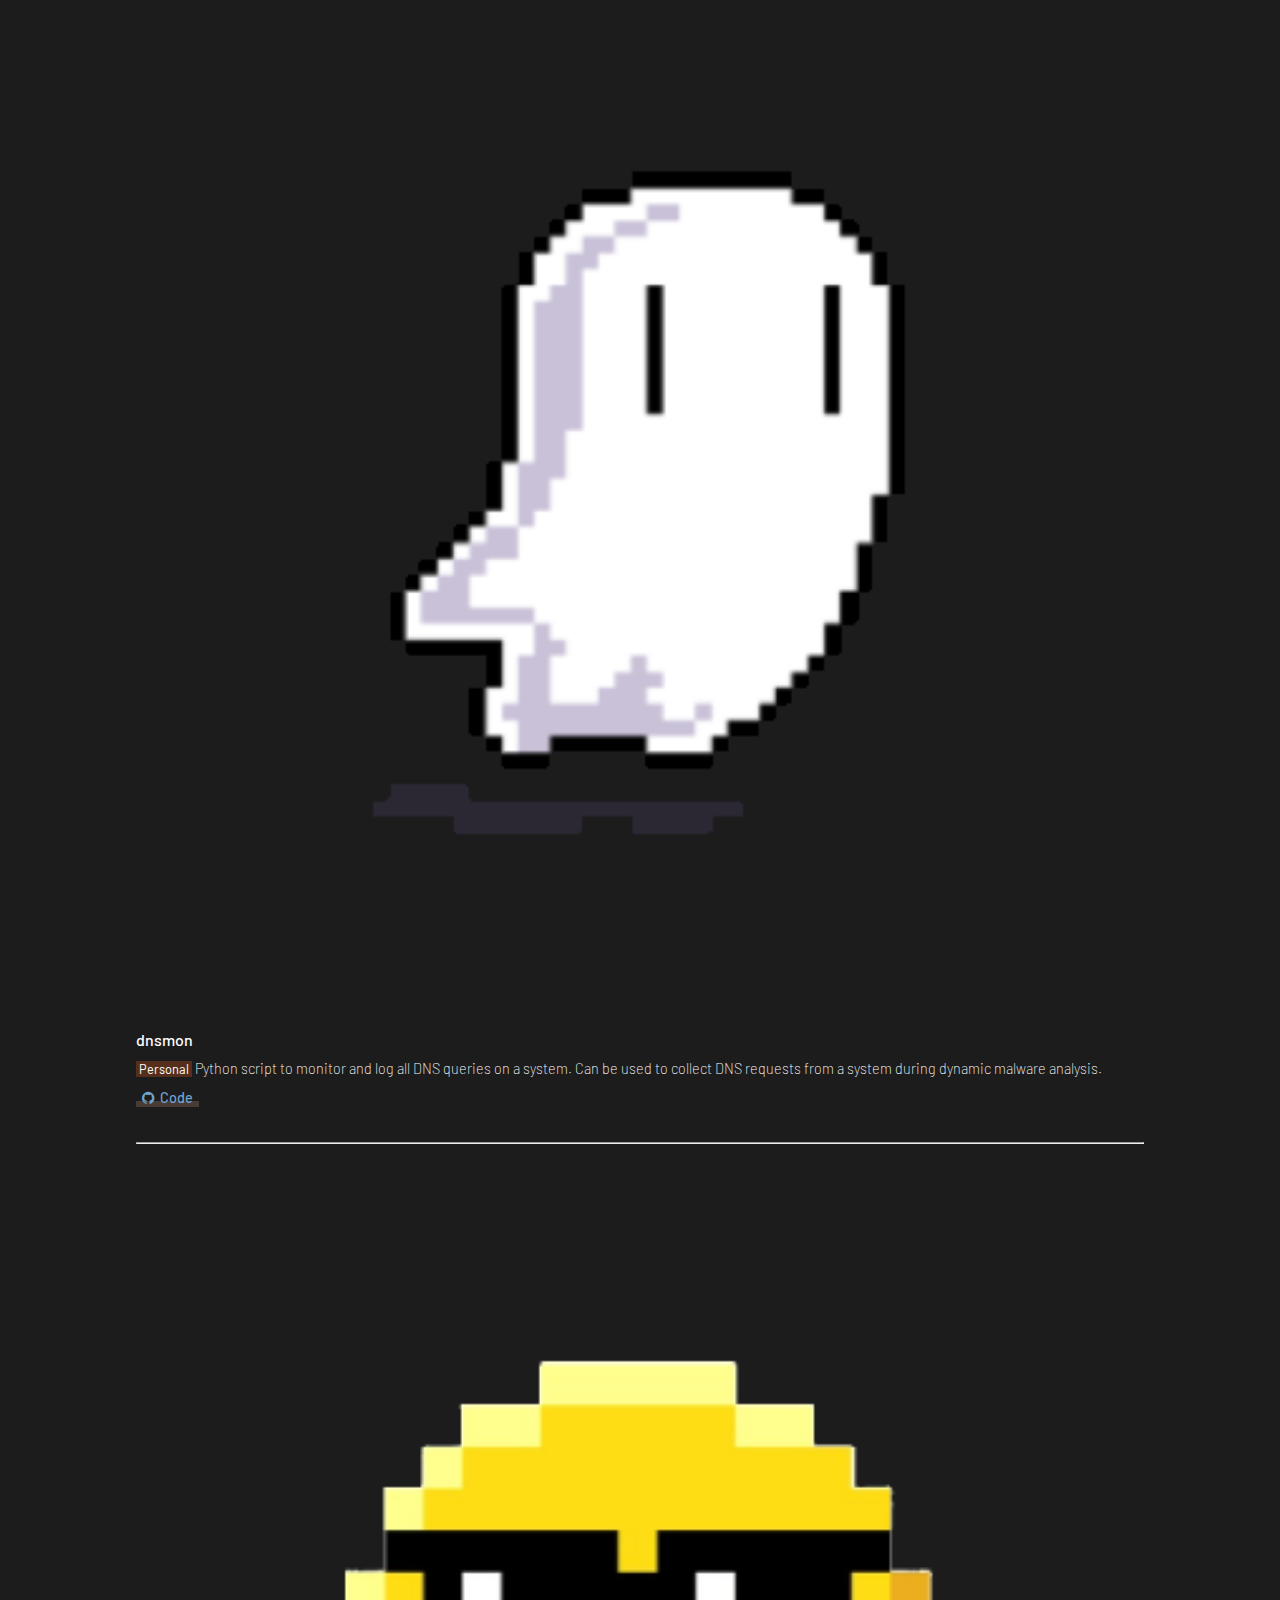
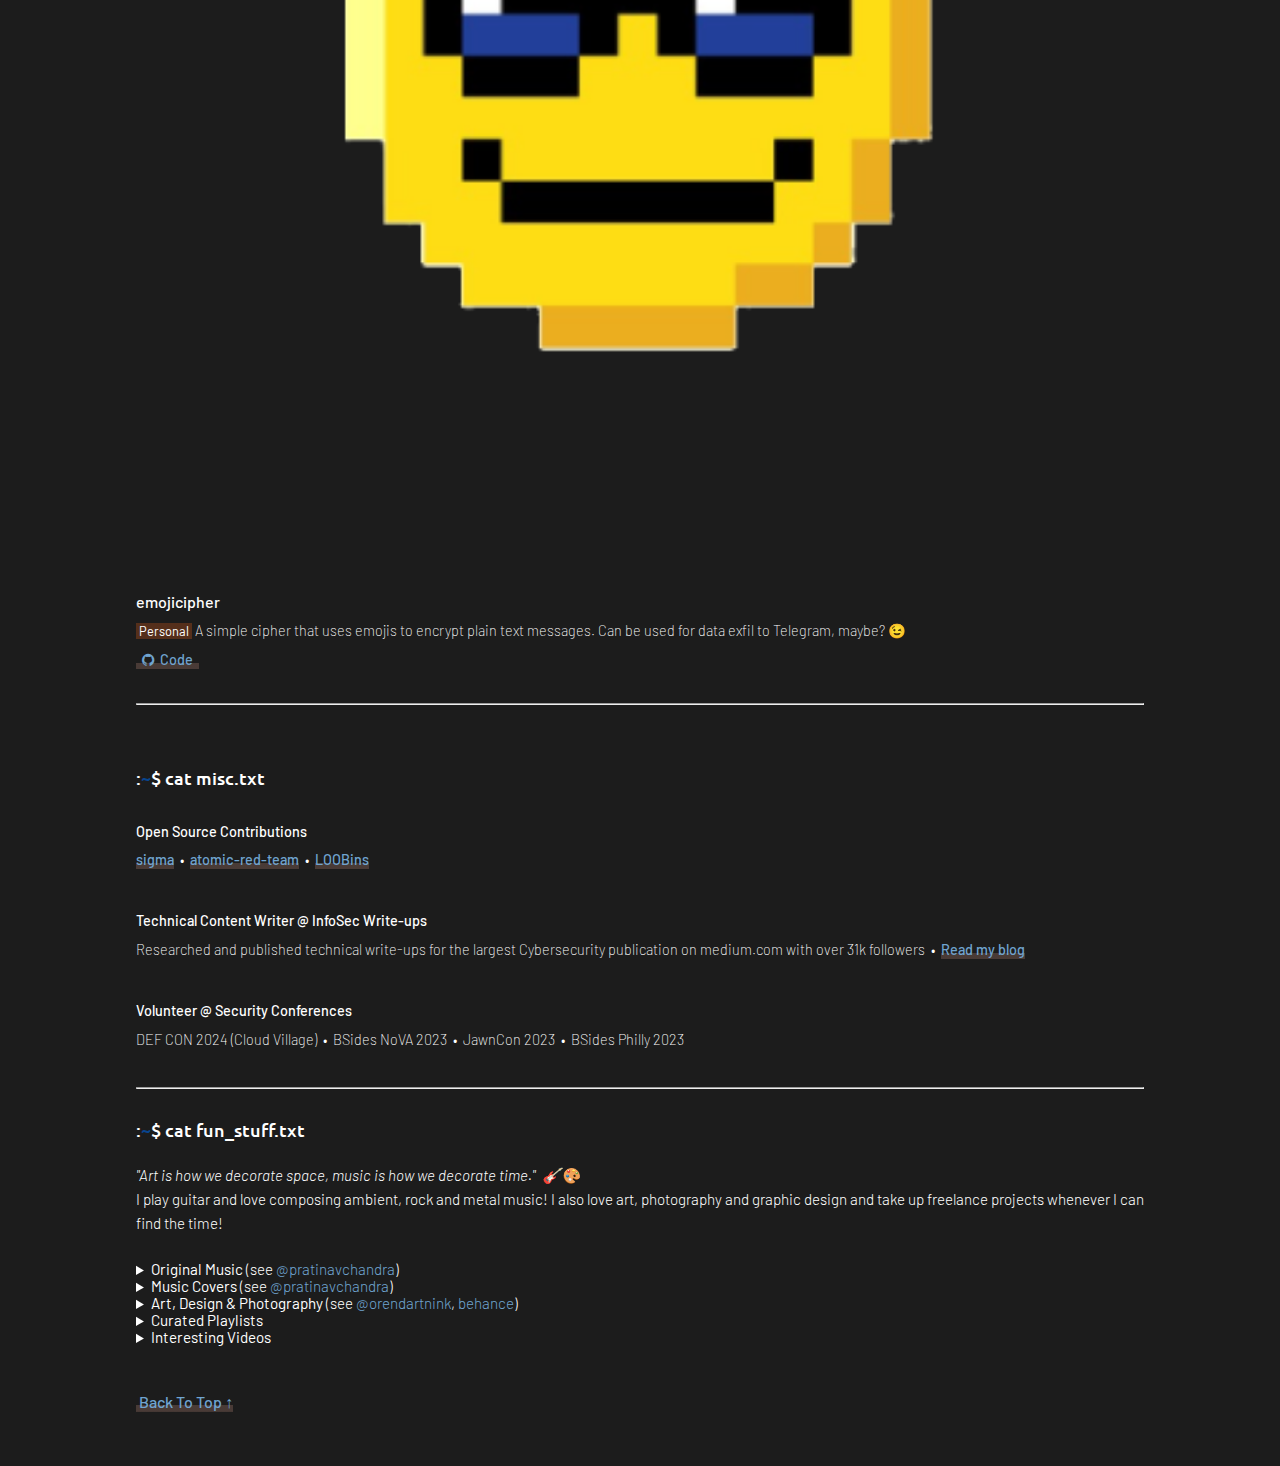
==== commit 0846511c: "Update index.html" ====
--- a/index.html
+++ b/index.html
@@ -114,7 +114,7 @@
 <div class="col-12 col-md-9 align-self-center">
   <h4 style="font-weight: 500;font-family:Ubuntu;">:<span style="color:#08458F;">~</span>$ whoami</h4><br>
    <h1 style="font-size: 3.5rem;font-family: VT323;">Pratinav Chandra<span style="font-weight: 900;font-size: 3rem;" id="cursor">|</span></h1>
-   <p class="mt-3" style="font-size:.95rem; line-height: 1.5rem;">Hey There! I'm Pratinav, a Security Engineer passionate about <strong>Threat Hunting</strong> and <strong>Detection Engineering</strong> :) <br> I thrive on the challenge of identifying elusive threats within complex environments and translating threat intelligence and research into high-quality detections. I also enjoy <strong>custom tool development</strong> and <strong>automation!</strong><br></p>
+   <p class="mt-3" style="font-size:.95rem; line-height: 1.5rem;">Hey There! I'm Pratinav, a Security Engineer passionate about <strong>Threat Hunting</strong>, <strong>Detection Engineering</strong> & <strong>Cloud Security</strong> :) <br> I thrive on the challenge of identifying elusive threats within complex environments and translating threat intelligence and research into high-quality detections. I also enjoy <strong>custom tool development</strong> and <strong>automation!</strong><br></p>
    <p class="mt-3" style="font-size:.95rem; line-height: 1.5rem;">I strongly believe in giving back to the community and love <strong>contributing to open source</strong> security projects, attending and volunteering at <strong>security conferences</strong>, and <strong>writing</strong> about new things I learn and implement during my time working in the Cybersecurity industry!<br></p>
    <p class="mt-3" style="font-size:.95rem; line-height: 1.5rem;">In my free time, I like to play guitar and compose music!<br></p>
    <p style=" position:relative; font-size:1.5rem" class="nonselectable myemail"><a target="_blank" href="https://github.com/pratinavchandra"><i class="fa fa-github" aria-hidden="true"></i></a>&nbsp;&nbsp;&nbsp;<a target="_blank" href="https://www.linkedin.com/in/pratinav-chandra/"><i class="fa fa-linkedin" aria-hidden="true"></i></a>&nbsp;&nbsp;&nbsp;<a target="_blank" href="https://inf0spec.medium.com/"><i class="fa fa-pencil" aria-hidden="true"></i></a></p>
@@ -125,10 +125,8 @@
         <h4 style="font-weight: 500;font-family:Ubuntu;">:<span style="color:#08458F;">~</span>$ cat side_quests.txt</h4><br>             
          <!-- Currently Learning -->
         <ul>
-          <li><b>Exploring:</b> Detection Engineering, macOS Security</li>
-          <li><b>Currently Reading:</b> The Art of Mac Malware ~ Patrick Wardle, Practical Threat Detection Engineering ~ Packt</li>
-          <li><b>Ongoing Courses:</b> Detection Engineering Masterclass ~ Anthony Isherwood</li>
-          <li><b>Currently Building:</b> A tool to test macOS sigma rules, macOS malware simulations</li>
+          <li><b>Exploring:</b> Detection Engineering, Cloud Red Teaming</li>
+          <li><b>Ongoing Courses:</b> Kubernetes Mastery, Docker Mastery</li>
         </ul>
 </div>
 <!-- History -->
@@ -136,11 +134,14 @@
   <h4 style="font-weight: 500;font-family:Ubuntu;">:<span style="color:#08458F;">~</span>$ cat history.txt</h4>
   <div class="row mt-4">
     <div class="col-12">
+      <span class="mb-1" style="font-size: .9rem; font-weight: 200 !important; display:inline-block"> June 2024 - Present &nbsp;&bull;&nbsp;</span>
+      <p class="mb-0" style="font-size: 0.9rem; font-weight: 400 !important; display:inline-block">Security Engineer @ Sigma Computing ~ Detection & Response; Cloud Security</p></div>
+    <div class="col-12">
       <span class="mb-1" style="font-size: .9rem; font-weight: 200 !important; display:inline-block"> September 2023 - December 2023 &nbsp;&bull;&nbsp;</span>
       <p class="mb-0" style="font-size: 0.9rem; font-weight: 400 !important; display:inline-block">CS Research Mentorship Scholar @ Google</p></div>
     <div class="col-12">
           <span class="mb-1" style="font-size: .9rem; font-weight: 200 !important; display:inline-block"> June 2023 - August 2023 &nbsp;&bull;&nbsp;</span>
-          <p class="mb-0" style="font-size: 0.9rem; font-weight: 400 !important; display:inline-block">Security Engineering Intern @ Sigma Computing ~ Threat Detection & Response</p></div>
+          <p class="mb-0" style="font-size: 0.9rem; font-weight: 400 !important; display:inline-block">Security Engineering Intern @ Sigma Computing ~ Detection & Response</p></div>
     <div class="col-12">
       <span class="mb-1" style="font-size: .9rem; font-weight: 200 !important; display:inline-block"> August 2022 - Present &nbsp;&bull;&nbsp;</span>
       <p class="mb-0" style="font-size: 0.9rem; font-weight: 400 !important; display:inline-block">Cybersecurity Graduate Student @ University of Maryland, College Park</p></div>
@@ -266,7 +267,7 @@
                   <p class="mb-0" style="font-size: 0.9rem; font-weight: 500 !important; display:inline-block">Volunteer @ Security Conferences</p>
                 </div>
                   <div class="col-12">
-                    <p class="mb-0" style="font-size: 0.9rem; font-weight: 200 !important; display:inline-block">BSides NoVA 2023&nbsp;&nbsp;&bull;&nbsp;&nbsp;JawnCon 2023&nbsp;&nbsp;&bull;&nbsp;&nbsp;BSides Philly 2023</p>
+                    <p class="mb-0" style="font-size: 0.9rem; font-weight: 200 !important; display:inline-block">DEF CON 2024 (Cloud Village)&nbsp;&nbsp;&bull;&nbsp;&nbsp;BSides NoVA 2023&nbsp;&nbsp;&bull;&nbsp;&nbsp;JawnCon 2023&nbsp;&nbsp;&bull;&nbsp;&nbsp;BSides Philly 2023</p>
                   </div>
             <br><br>
   </div>
